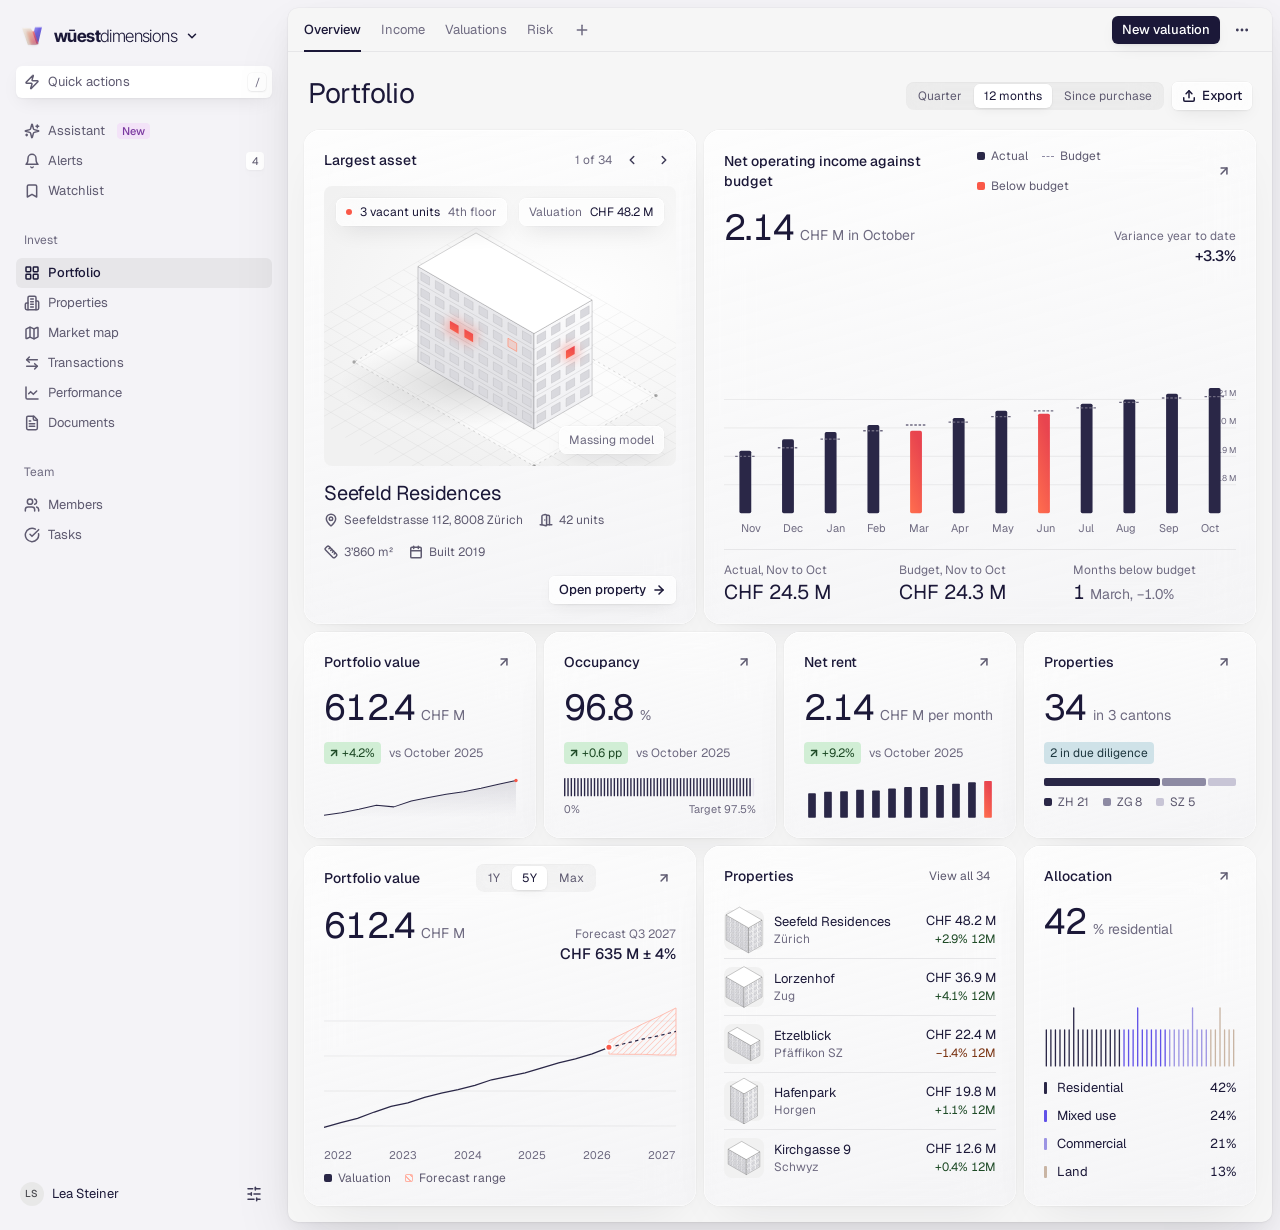
==== app/index.html @ 85740d9c "App: remove the concept note from the sidebar Co-Authored-By: Claude Opus 5.5 <noreply@anthropic.com" ====
<!doctype html>
<html lang="en">
<head>
<meta charset="utf-8">
<meta name="viewport" content="width=1440">
<meta name="robots" content="noindex, nofollow">
<title>Portfolio · Karta concept</title>
<link rel="stylesheet" href="ds/tokens.css">
<link rel="stylesheet" href="ds/bundle.css">
<link rel="stylesheet" href="concept.css">
<link rel="stylesheet" href="https://fonts.googleapis.com/css2?family=Geist:wght@400;500;600&amp;family=Inter+Tight:wght@300;700&amp;display=swap">
<style>
body{margin:0;background:#f0f0f2}
a{color:#1B1838}a:hover{color:#3a3a3e}
</style>
<style>
.ka-note { margin: 10px 4px 0; font-size: 11px; line-height: 15px; color: var(--ink-muted); }
.ka-note a { color: var(--ink-tertiary); }
.kc-nav-mini .ka-note { display: none; }
.k-nav-item[aria-disabled="true"]:hover { background: transparent; color: var(--ink-tertiary); }
</style>
</head>
<body>
<div id="dc-root"></div>
<template id="dc-tpl">

<svg width="0" height="0" aria-hidden="true" style="position:absolute;width:0;height:0;overflow:hidden"><defs><linearGradient id="kcSig" x1="0" y1="1" x2="0.35" y2="0"><stop offset="0" stop-color="#FF6E4E"></stop><stop offset="1" stop-color="#E8444F"></stop></linearGradient></defs></svg><div class="kc-app"><aside class="k-sidebar"><button class="k-ws" type="button" aria-label="Wüest Dimensions workspace"><span class="k-ws-tile kc-wd-mark"><span role="img" aria-label="Wüest Dimensions" style="position:relative;display:block;width:28px;height:28px"><span style="position:absolute;display:block;left:17.32px;top:4.67px;width:7.00px;height:17.33px;border-radius:0.30px;transform:skewX(-13deg);transform-origin:0 0;background:linear-gradient(115deg, rgba(255,255,255,0.26) 0%, rgba(255,255,255,0) 40%), linear-gradient(165deg, rgba(97,82,232,0.89), rgba(60,51,160,0.82));backdrop-filter:blur(1.2px) saturate(1.5) brightness(1.05);-webkit-backdrop-filter:blur(1.2px) saturate(1.5) brightness(1.05);box-shadow:inset 0 0.5px 0 rgba(255,255,255,0.30), 0 4.5px 11.2px -3.9px rgba(27,24,56,0.12)"></span><span style="position:absolute;display:block;left:8.05px;top:8.67px;width:7.66px;height:13.33px;border-radius:0.30px;transform:skewX(19deg);transform-origin:0 0;background:linear-gradient(115deg, rgba(255,255,255,0.26) 0%, rgba(255,255,255,0) 40%), linear-gradient(165deg, rgba(255,100,80,0.75), rgba(217,57,47,0.64));backdrop-filter:blur(1.2px) saturate(1.5) brightness(1.05);-webkit-backdrop-filter:blur(1.2px) saturate(1.5) brightness(1.05);box-shadow:inset 0 0.5px 0 rgba(255,255,255,0.30), 0 1.3px 3.4px -1.2px rgba(27,24,56,0.12)"></span><span style="position:absolute;display:block;left:3.68px;top:6.00px;width:8.67px;height:17.33px;border-radius:0.30px;transform:skewX(19deg);transform-origin:0 0;background:linear-gradient(115deg, rgba(255,255,255,0.26) 0%, rgba(255,255,255,0) 40%), linear-gradient(165deg, rgba(227,212,197,0.72), rgba(180,156,134,0.54));backdrop-filter:blur(1.2px) saturate(1.5) brightness(1.05);-webkit-backdrop-filter:blur(1.2px) saturate(1.5) brightness(1.05);box-shadow:inset 0 0.5px 0 rgba(255,255,255,0.30), 0 1.3px 3.4px -1.2px rgba(27,24,56,0.12)"></span></span></span><span class="k-ws-name kc-wd-word"><b>wūest</b>dimensions</span><svg width="14" height="14" viewBox="0 0 24 24" fill="none" stroke="currentColor" stroke-width="2.57" stroke-linecap="round" stroke-linejoin="round" aria-hidden="true"><path d="m6 9 6 6 6-6"/></svg></button><button class="k-quick" type="button" style="border:0;font:inherit;width:100%"><svg width="16" height="16" viewBox="0 0 24 24" fill="none" stroke="currentColor" stroke-width="2.25" stroke-linecap="round" stroke-linejoin="round" aria-hidden="true"><path d="M4 14a1 1 0 0 1-.78-1.63l9.9-10.2a.5.5 0 0 1 .86.46l-1.92 6.02A1 1 0 0 0 13 10h7a1 1 0 0 1 .78 1.63l-9.9 10.2a.5.5 0 0 1-.86-.46l1.92-6.02A1 1 0 0 0 11 14z"/></svg><span>Quick actions</span><span class="k-kbd">/</span></button><nav class="k-nav" aria-label="Shortcuts"><a class="k-nav-item" href="#"><svg width="16" height="16" viewBox="0 0 24 24" fill="none" stroke="currentColor" stroke-width="2.25" stroke-linecap="round" stroke-linejoin="round" aria-hidden="true"><path d="M9.937 15.5A2 2 0 0 0 8.5 14.063l-6.135-1.582a.5.5 0 0 1 0-.962L8.5 9.936A2 2 0 0 0 9.937 8.5l1.582-6.135a.5.5 0 0 1 .963 0L14.063 8.5A2 2 0 0 0 15.5 9.937l6.135 1.581a.5.5 0 0 1 0 .964L15.5 14.063a2 2 0 0 0-1.437 1.437l-1.582 6.135a.5.5 0 0 1-.963 0z"/> <path d="M20 3v4"/> <path d="M22 5h-4"/> <path d="M4 17v2"/> <path d="M5 18H3"/></svg><span>Assistant</span><span class="k-badge-new">New</span></a><a class="k-nav-item" href="#"><svg width="16" height="16" viewBox="0 0 24 24" fill="none" stroke="currentColor" stroke-width="2.25" stroke-linecap="round" stroke-linejoin="round" aria-hidden="true"><path d="M6 8a6 6 0 0 1 12 0c0 7 3 9 3 9H3s3-2 3-9"/> <path d="M10.3 21a1.94 1.94 0 0 0 3.4 0"/></svg><span>Alerts</span><span class="k-count">4</span></a><a class="k-nav-item" href="#"><svg width="16" height="16" viewBox="0 0 24 24" fill="none" stroke="currentColor" stroke-width="2.25" stroke-linecap="round" stroke-linejoin="round" aria-hidden="true"><path d="m19 21-7-4-7 4V5a2 2 0 0 1 2-2h10a2 2 0 0 1 2 2v16z"/></svg><span>Watchlist</span></a></nav><div class="k-section-label">Invest</div><nav class="k-nav" aria-label="Invest"><a class="k-nav-item" href="#" aria-current="page"><svg width="16" height="16" viewBox="0 0 24 24" fill="none" stroke="currentColor" stroke-width="2.25" stroke-linecap="round" stroke-linejoin="round" aria-hidden="true"><rect width="7" height="7" x="3" y="3" rx="1"/> <rect width="7" height="7" x="14" y="3" rx="1"/> <rect width="7" height="7" x="14" y="14" rx="1"/> <rect width="7" height="7" x="3" y="14" rx="1"/></svg><span>Portfolio</span></a><a class="k-nav-item" href="#"><svg width="16" height="16" viewBox="0 0 24 24" fill="none" stroke="currentColor" stroke-width="2.25" stroke-linecap="round" stroke-linejoin="round" aria-hidden="true"><path d="M6 22V4a2 2 0 0 1 2-2h8a2 2 0 0 1 2 2v18Z"/> <path d="M6 12H4a2 2 0 0 0-2 2v6a2 2 0 0 0 2 2h2"/> <path d="M18 9h2a2 2 0 0 1 2 2v9a2 2 0 0 1-2 2h-2"/> <path d="M10 6h4"/> <path d="M10 10h4"/> <path d="M10 14h4"/> <path d="M10 18h4"/></svg><span>Properties</span></a><a class="k-nav-item" href="#"><svg width="16" height="16" viewBox="0 0 24 24" fill="none" stroke="currentColor" stroke-width="2.25" stroke-linecap="round" stroke-linejoin="round" aria-hidden="true"><path d="M14.106 5.553a2 2 0 0 0 1.788 0l3.659-1.83A1 1 0 0 1 21 4.619v12.764a1 1 0 0 1-.553.894l-4.553 2.277a2 2 0 0 1-1.788 0l-4.212-2.106a2 2 0 0 0-1.788 0l-3.659 1.83A1 1 0 0 1 3 19.381V6.618a1 1 0 0 1 .553-.894l4.553-2.277a2 2 0 0 1 1.788 0z"/> <path d="M15 5.764v15"/> <path d="M9 3.236v15"/></svg><span>Market map</span></a><a class="k-nav-item" href="#"><svg width="16" height="16" viewBox="0 0 24 24" fill="none" stroke="currentColor" stroke-width="2.25" stroke-linecap="round" stroke-linejoin="round" aria-hidden="true"><path d="M8 3 4 7l4 4"/> <path d="M4 7h16"/> <path d="m16 21 4-4-4-4"/> <path d="M20 17H4"/></svg><span>Transactions</span></a><a class="k-nav-item" href="#"><svg width="16" height="16" viewBox="0 0 24 24" fill="none" stroke="currentColor" stroke-width="2.25" stroke-linecap="round" stroke-linejoin="round" aria-hidden="true"><path d="M3 3v16a2 2 0 0 0 2 2h16"/> <path d="m19 9-5 5-4-4-3 3"/></svg><span>Performance</span></a><a class="k-nav-item" href="#"><svg width="16" height="16" viewBox="0 0 24 24" fill="none" stroke="currentColor" stroke-width="2.25" stroke-linecap="round" stroke-linejoin="round" aria-hidden="true"><path d="M15 2H6a2 2 0 0 0-2 2v16a2 2 0 0 0 2 2h12a2 2 0 0 0 2-2V7Z"/> <path d="M14 2v4a2 2 0 0 0 2 2h4"/> <path d="M10 9H8"/> <path d="M16 13H8"/> <path d="M16 17H8"/></svg><span>Documents</span></a></nav><div class="k-section-label">Team</div><nav class="k-nav" aria-label="Team"><a class="k-nav-item" href="#"><svg width="16" height="16" viewBox="0 0 24 24" fill="none" stroke="currentColor" stroke-width="2.25" stroke-linecap="round" stroke-linejoin="round" aria-hidden="true"><path d="M16 21v-2a4 4 0 0 0-4-4H6a4 4 0 0 0-4 4v2"/> <circle cx="9" cy="7" r="4"/> <path d="M22 21v-2a4 4 0 0 0-3-3.87"/> <path d="M16 3.13a4 4 0 0 1 0 7.75"/></svg><span>Members</span></a><a class="k-nav-item" href="#"><svg width="16" height="16" viewBox="0 0 24 24" fill="none" stroke="currentColor" stroke-width="2.25" stroke-linecap="round" stroke-linejoin="round" aria-hidden="true"><path d="M21.801 10A10 10 0 1 1 17 3.335"/> <path d="m9 11 3 3L22 4"/></svg><span>Tasks</span></a></nav><div class="k-user"><span class="k-avatar">LS</span><span>Lea Steiner</span><button class="k-iconbtn" type="button" aria-label="Preferences"><svg width="16" height="16" viewBox="0 0 24 24" fill="none" stroke="currentColor" stroke-width="2.25" stroke-linecap="round" stroke-linejoin="round" aria-hidden="true"><line x1="21" x2="14" y1="4" y2="4"/> <line x1="10" x2="3" y1="4" y2="4"/> <line x1="21" x2="12" y1="12" y2="12"/> <line x1="8" x2="3" y1="12" y2="12"/> <line x1="21" x2="16" y1="20" y2="20"/> <line x1="12" x2="3" y1="20" y2="20"/> <line x1="14" x2="14" y1="2" y2="6"/> <line x1="8" x2="8" y1="10" y2="14"/> <line x1="16" x2="16" y1="18" y2="22"/></svg></button></div></aside><main class="kc-main">
<div class="k-tabbar"><div class="k-tabs" role="tablist"><button class="k-tab" type="button" role="tab" aria-selected="true">Overview</button><button class="k-tab" type="button" role="tab" aria-selected="false">Income</button><button class="k-tab" type="button" role="tab" aria-selected="false">Valuations</button><button class="k-tab" type="button" role="tab" aria-selected="false">Risk</button><button class="k-tab" type="button" aria-label="New view" style="color:var(--ink-muted)"><svg width="16" height="16" viewBox="0 0 24 24" fill="none" stroke="currentColor" stroke-width="2.25" stroke-linecap="round" stroke-linejoin="round" aria-hidden="true"><path d="M5 12h14"/> <path d="M12 5v14"/></svg></button></div><div class="k-tabbar-actions"><button class="k-btn k-btn--primary" type="button">New valuation</button><button class="k-iconbtn" type="button" aria-label="More"><svg width="16" height="16" viewBox="0 0 24 24" fill="none" stroke="currentColor" stroke-width="2.25" stroke-linecap="round" stroke-linejoin="round" aria-hidden="true"><circle cx="12" cy="12" r="1"/> <circle cx="19" cy="12" r="1"/> <circle cx="5" cy="12" r="1"/></svg></button></div></div>
<div class="kc-body"><div class="kc-head"><div><h1 class="kc-title">Portfolio</h1></div>
<div class="kc-head-actions"><div class="kc-seg" role="group" aria-label="Period"><button type="button" aria-pressed="false">Quarter</button><button type="button" aria-pressed="true">12 months</button><button type="button" aria-pressed="false">Since purchase</button></div>
<button class="k-btn k-btn--secondary" type="button"><svg width="14" height="14" viewBox="0 0 24 24" fill="none" stroke="currentColor" stroke-width="2.57" stroke-linecap="round" stroke-linejoin="round" aria-hidden="true"><path d="M21 15v4a2 2 0 0 1-2 2H5a2 2 0 0 1-2-2v-4"/> <polyline points="17 8 12 3 7 8"/> <line x1="12" x2="12" y1="3" y2="15"/></svg>Export</button></div></div>
<div class="kc-grid"><section class="c-card s5" aria-label="Largest asset">
<div class="c-head"><h3 class="c-title">Largest asset</h3><span class="c-hint c-push">1 of 34</span><button class="k-iconbtn" type="button" aria-label="Previous property" style="width:24px;height:24px"><svg style="transform:rotate(180deg)" width="14" height="14" viewBox="0 0 24 24" fill="none" stroke="currentColor" stroke-width="2.57" stroke-linecap="round" stroke-linejoin="round" aria-hidden="true"><path d="m9 18 6-6-6-6"/></svg></button><button class="k-iconbtn" type="button" aria-label="Next property" style="width:24px;height:24px"><svg width="14" height="14" viewBox="0 0 24 24" fill="none" stroke="currentColor" stroke-width="2.57" stroke-linecap="round" stroke-linejoin="round" aria-hidden="true"><path d="m9 18 6-6-6-6"/></svg></button></div>
<div class="kc-stage" style="height:280px">
<svg viewBox="0 0 420 280" width="100%" height="100%" role="img" aria-label="Seefeld Residences, illustrative massing model" style="display:block;overflow:visible"><defs><linearGradient id="fbL" x1="0" y1="0" x2="0" y2="1"><stop offset="0" stop-color="#ececef"/><stop offset="1" stop-color="#dedee2"/></linearGradient><linearGradient id="fbR" x1="0" y1="0" x2="0" y2="1"><stop offset="0" stop-color="#fbfbfc"/><stop offset="1" stop-color="#efeff2"/></linearGradient><filter id="fbglow" x="-50%" y="-50%" width="200%" height="200%"><feGaussianBlur stdDeviation="6"/></filter><radialGradient id="fbsh" cx="0.5" cy="0.5" r="0.5"><stop offset="0" stop-color="#000" stop-opacity="0.14"/><stop offset="1" stop-color="#000" stop-opacity="0"/></radialGradient></defs><polygon points="181.4,99.0 396.1,223.0 250.6,307.0 35.9,183.0" fill="rgba(255,255,255,0.6)" stroke="rgba(20,20,22,0.18)" stroke-width="1" stroke-linejoin="round" stroke-dasharray="3 4"/><line x1="181.4" y1="23.0" x2="-113.1" y2="193.0" stroke="rgba(20,20,22,0.05)" stroke-width="1"/><line x1="198.7" y1="33.0" x2="-95.8" y2="203.0" stroke="rgba(20,20,22,0.05)" stroke-width="1"/><line x1="216.0" y1="43.0" x2="-78.4" y2="213.0" stroke="rgba(20,20,22,0.05)" stroke-width="1"/><line x1="233.3" y1="53.0" x2="-61.1" y2="223.0" stroke="rgba(20,20,22,0.05)" stroke-width="1"/><line x1="250.6" y1="63.0" x2="-43.8" y2="233.0" stroke="rgba(20,20,22,0.05)" stroke-width="1"/><line x1="268.0" y1="73.0" x2="-26.5" y2="243.0" stroke="rgba(20,20,22,0.05)" stroke-width="1"/><line x1="285.3" y1="83.0" x2="-9.2" y2="253.0" stroke="rgba(20,20,22,0.05)" stroke-width="1"/><line x1="302.6" y1="93.0" x2="8.2" y2="263.0" stroke="rgba(20,20,22,0.05)" stroke-width="1"/><line x1="319.9" y1="103.0" x2="25.5" y2="273.0" stroke="rgba(20,20,22,0.05)" stroke-width="1"/><line x1="337.2" y1="113.0" x2="42.8" y2="283.0" stroke="rgba(20,20,22,0.05)" stroke-width="1"/><line x1="354.6" y1="123.0" x2="60.1" y2="293.0" stroke="rgba(20,20,22,0.05)" stroke-width="1"/><line x1="371.9" y1="133.0" x2="77.4" y2="303.0" stroke="rgba(20,20,22,0.05)" stroke-width="1"/><line x1="389.2" y1="143.0" x2="94.8" y2="313.0" stroke="rgba(20,20,22,0.05)" stroke-width="1"/><line x1="406.5" y1="153.0" x2="112.1" y2="323.0" stroke="rgba(20,20,22,0.05)" stroke-width="1"/><line x1="423.8" y1="163.0" x2="129.4" y2="333.0" stroke="rgba(20,20,22,0.05)" stroke-width="1"/><line x1="441.2" y1="173.0" x2="146.7" y2="343.0" stroke="rgba(20,20,22,0.05)" stroke-width="1"/><line x1="458.5" y1="183.0" x2="164.0" y2="353.0" stroke="rgba(20,20,22,0.05)" stroke-width="1"/><line x1="475.8" y1="193.0" x2="181.4" y2="363.0" stroke="rgba(20,20,22,0.05)" stroke-width="1"/><line x1="493.1" y1="203.0" x2="198.7" y2="373.0" stroke="rgba(20,20,22,0.05)" stroke-width="1"/><line x1="510.4" y1="213.0" x2="216.0" y2="383.0" stroke="rgba(20,20,22,0.05)" stroke-width="1"/><line x1="527.8" y1="223.0" x2="233.3" y2="393.0" stroke="rgba(20,20,22,0.05)" stroke-width="1"/><line x1="181.4" y1="23.0" x2="527.8" y2="223.0" stroke="rgba(20,20,22,0.05)" stroke-width="1"/><line x1="164.0" y1="33.0" x2="510.4" y2="233.0" stroke="rgba(20,20,22,0.05)" stroke-width="1"/><line x1="146.7" y1="43.0" x2="493.1" y2="243.0" stroke="rgba(20,20,22,0.05)" stroke-width="1"/><line x1="129.4" y1="53.0" x2="475.8" y2="253.0" stroke="rgba(20,20,22,0.05)" stroke-width="1"/><line x1="112.1" y1="63.0" x2="458.5" y2="263.0" stroke="rgba(20,20,22,0.05)" stroke-width="1"/><line x1="94.8" y1="73.0" x2="441.2" y2="273.0" stroke="rgba(20,20,22,0.05)" stroke-width="1"/><line x1="77.4" y1="83.0" x2="423.8" y2="283.0" stroke="rgba(20,20,22,0.05)" stroke-width="1"/><line x1="60.1" y1="93.0" x2="406.5" y2="293.0" stroke="rgba(20,20,22,0.05)" stroke-width="1"/><line x1="42.8" y1="103.0" x2="389.2" y2="303.0" stroke="rgba(20,20,22,0.05)" stroke-width="1"/><line x1="25.5" y1="113.0" x2="371.9" y2="313.0" stroke="rgba(20,20,22,0.05)" stroke-width="1"/><line x1="8.2" y1="123.0" x2="354.6" y2="323.0" stroke="rgba(20,20,22,0.05)" stroke-width="1"/><line x1="-9.2" y1="133.0" x2="337.2" y2="333.0" stroke="rgba(20,20,22,0.05)" stroke-width="1"/><line x1="-26.5" y1="143.0" x2="319.9" y2="343.0" stroke="rgba(20,20,22,0.05)" stroke-width="1"/><line x1="-43.8" y1="153.0" x2="302.6" y2="353.0" stroke="rgba(20,20,22,0.05)" stroke-width="1"/><line x1="-61.1" y1="163.0" x2="285.3" y2="363.0" stroke="rgba(20,20,22,0.05)" stroke-width="1"/><line x1="-78.4" y1="173.0" x2="268.0" y2="373.0" stroke="rgba(20,20,22,0.05)" stroke-width="1"/><line x1="-95.8" y1="183.0" x2="250.6" y2="383.0" stroke="rgba(20,20,22,0.05)" stroke-width="1"/><circle cx="181.4" cy="99.0" r="2" fill="rgba(20,20,22,0.35)"/><circle cx="396.1" cy="223.0" r="2" fill="rgba(20,20,22,0.35)"/><circle cx="250.6" cy="307.0" r="2" fill="rgba(20,20,22,0.35)"/><circle cx="35.9" cy="183.0" r="2" fill="rgba(20,20,22,0.35)"/><ellipse cx="167.5" cy="207.0" rx="148.8" ry="52.8" fill="url(#fbsh)"/><polygon points="112.1,183.0 250.6,263.0 250.6,149.0 112.1,69.0" fill="url(#fbL)" stroke="rgba(20,20,22,0.22)" stroke-width="1" stroke-linejoin="round"/><polygon points="319.9,223.0 250.6,263.0 250.6,149.0 319.9,109.0" fill="url(#fbR)" stroke="rgba(20,20,22,0.22)" stroke-width="1" stroke-linejoin="round"/><polygon points="181.4,29.0 319.9,109.0 250.6,149.0 112.1,69.0" fill="#ffffff" stroke="rgba(20,20,22,0.22)" stroke-width="1" stroke-linejoin="round"/><polygon points="115.5,180.4 125.9,186.4 125.9,176.6 115.5,170.6" fill="#d9d9de" stroke="rgba(20,20,22,0.10)" stroke-width="0.8" stroke-linejoin="round"/><polygon points="132.9,190.4 143.3,196.4 143.3,186.6 132.9,180.6" fill="#d9d9de" stroke="rgba(20,20,22,0.10)" stroke-width="0.8" stroke-linejoin="round"/><polygon points="150.2,200.4 160.6,206.4 160.6,196.6 150.2,190.6" fill="#d9d9de" stroke="rgba(20,20,22,0.10)" stroke-width="0.8" stroke-linejoin="round"/><polygon points="167.5,210.4 177.9,216.4 177.9,206.6 167.5,200.6" fill="#d9d9de" stroke="rgba(20,20,22,0.10)" stroke-width="0.8" stroke-linejoin="round"/><polygon points="184.8,220.4 195.2,226.4 195.2,216.6 184.8,210.6" fill="#d9d9de" stroke="rgba(20,20,22,0.10)" stroke-width="0.8" stroke-linejoin="round"/><polygon points="202.1,230.4 212.5,236.4 212.5,226.6 202.1,220.6" fill="#d9d9de" stroke="rgba(20,20,22,0.10)" stroke-width="0.8" stroke-linejoin="round"/><polygon points="219.5,240.4 229.9,246.4 229.9,236.6 219.5,230.6" fill="#d9d9de" stroke="rgba(20,20,22,0.10)" stroke-width="0.8" stroke-linejoin="round"/><polygon points="236.8,250.4 247.2,256.4 247.2,246.6 236.8,240.6" fill="#d9d9de" stroke="rgba(20,20,22,0.10)" stroke-width="0.8" stroke-linejoin="round"/><polygon points="316.5,220.4 306.1,226.4 306.1,216.6 316.5,210.6" fill="#d9d9de" stroke="rgba(20,20,22,0.10)" stroke-width="0.8" stroke-linejoin="round"/><polygon points="299.1,230.4 288.7,236.4 288.7,226.6 299.1,220.6" fill="#d9d9de" stroke="rgba(20,20,22,0.10)" stroke-width="0.8" stroke-linejoin="round"/><polygon points="281.8,240.4 271.4,246.4 271.4,236.6 281.8,230.6" fill="#d9d9de" stroke="rgba(20,20,22,0.10)" stroke-width="0.8" stroke-linejoin="round"/><polygon points="264.5,250.4 254.1,256.4 254.1,246.6 264.5,240.6" fill="#d9d9de" stroke="rgba(20,20,22,0.10)" stroke-width="0.8" stroke-linejoin="round"/><line x1="112.1" y1="164.0" x2="250.6" y2="244.0" stroke="rgba(20,20,22,0.10)" stroke-width="1"/><line x1="319.9" y1="204.0" x2="250.6" y2="244.0" stroke="rgba(20,20,22,0.10)" stroke-width="1"/><polygon points="115.5,161.4 125.9,167.4 125.9,157.6 115.5,151.6" fill="#d9d9de" stroke="rgba(20,20,22,0.10)" stroke-width="0.8" stroke-linejoin="round"/><polygon points="132.9,171.4 143.3,177.4 143.3,167.6 132.9,161.6" fill="#d9d9de" stroke="rgba(20,20,22,0.10)" stroke-width="0.8" stroke-linejoin="round"/><polygon points="150.2,181.4 160.6,187.4 160.6,177.6 150.2,171.6" fill="#d9d9de" stroke="rgba(20,20,22,0.10)" stroke-width="0.8" stroke-linejoin="round"/><polygon points="167.5,191.4 177.9,197.4 177.9,187.6 167.5,181.6" fill="#d9d9de" stroke="rgba(20,20,22,0.10)" stroke-width="0.8" stroke-linejoin="round"/><polygon points="184.8,201.4 195.2,207.4 195.2,197.6 184.8,191.6" fill="#d9d9de" stroke="rgba(20,20,22,0.10)" stroke-width="0.8" stroke-linejoin="round"/><polygon points="202.1,211.4 212.5,217.4 212.5,207.6 202.1,201.6" fill="#d9d9de" stroke="rgba(20,20,22,0.10)" stroke-width="0.8" stroke-linejoin="round"/><polygon points="219.5,221.4 229.9,227.4 229.9,217.6 219.5,211.6" fill="#d9d9de" stroke="rgba(20,20,22,0.10)" stroke-width="0.8" stroke-linejoin="round"/><polygon points="236.8,231.4 247.2,237.4 247.2,227.6 236.8,221.6" fill="#d9d9de" stroke="rgba(20,20,22,0.10)" stroke-width="0.8" stroke-linejoin="round"/><polygon points="316.5,201.4 306.1,207.4 306.1,197.6 316.5,191.6" fill="#d9d9de" stroke="rgba(20,20,22,0.10)" stroke-width="0.8" stroke-linejoin="round"/><polygon points="299.1,211.4 288.7,217.4 288.7,207.6 299.1,201.6" fill="#d9d9de" stroke="rgba(20,20,22,0.10)" stroke-width="0.8" stroke-linejoin="round"/><polygon points="281.8,221.4 271.4,227.4 271.4,217.6 281.8,211.6" fill="#d9d9de" stroke="rgba(20,20,22,0.10)" stroke-width="0.8" stroke-linejoin="round"/><polygon points="264.5,231.4 254.1,237.4 254.1,227.6 264.5,221.6" fill="#d9d9de" stroke="rgba(20,20,22,0.10)" stroke-width="0.8" stroke-linejoin="round"/><line x1="112.1" y1="145.0" x2="250.6" y2="225.0" stroke="rgba(20,20,22,0.10)" stroke-width="1"/><line x1="319.9" y1="185.0" x2="250.6" y2="225.0" stroke="rgba(20,20,22,0.10)" stroke-width="1"/><polygon points="115.5,142.4 125.9,148.4 125.9,138.6 115.5,132.6" fill="#d9d9de" stroke="rgba(20,20,22,0.10)" stroke-width="0.8" stroke-linejoin="round"/><polygon points="132.9,152.4 143.3,158.4 143.3,148.6 132.9,142.6" fill="#d9d9de" stroke="rgba(20,20,22,0.10)" stroke-width="0.8" stroke-linejoin="round"/><polygon points="150.2,162.4 160.6,168.4 160.6,158.6 150.2,152.6" fill="#d9d9de" stroke="rgba(20,20,22,0.10)" stroke-width="0.8" stroke-linejoin="round"/><polygon points="167.5,172.4 177.9,178.4 177.9,168.6 167.5,162.6" fill="#d9d9de" stroke="rgba(20,20,22,0.10)" stroke-width="0.8" stroke-linejoin="round"/><polygon points="184.8,182.4 195.2,188.4 195.2,178.6 184.8,172.6" fill="#d9d9de" stroke="rgba(20,20,22,0.10)" stroke-width="0.8" stroke-linejoin="round"/><polygon points="202.1,192.4 212.5,198.4 212.5,188.6 202.1,182.6" fill="#d9d9de" stroke="rgba(20,20,22,0.10)" stroke-width="0.8" stroke-linejoin="round"/><polygon points="219.5,202.4 229.9,208.4 229.9,198.6 219.5,192.6" fill="#d9d9de" stroke="rgba(20,20,22,0.10)" stroke-width="0.8" stroke-linejoin="round"/><polygon points="236.8,212.4 247.2,218.4 247.2,208.6 236.8,202.6" fill="#d9d9de" stroke="rgba(20,20,22,0.10)" stroke-width="0.8" stroke-linejoin="round"/><polygon points="316.5,182.4 306.1,188.4 306.1,178.6 316.5,172.6" fill="#d9d9de" stroke="rgba(20,20,22,0.10)" stroke-width="0.8" stroke-linejoin="round"/><polygon points="299.1,192.4 288.7,198.4 288.7,188.6 299.1,182.6" fill="#d9d9de" stroke="rgba(20,20,22,0.10)" stroke-width="0.8" stroke-linejoin="round"/><polygon points="281.8,202.4 271.4,208.4 271.4,198.6 281.8,192.6" fill="#d9d9de" stroke="rgba(20,20,22,0.10)" stroke-width="0.8" stroke-linejoin="round"/><polygon points="264.5,212.4 254.1,218.4 254.1,208.6 264.5,202.6" fill="#d9d9de" stroke="rgba(20,20,22,0.10)" stroke-width="0.8" stroke-linejoin="round"/><line x1="112.1" y1="126.0" x2="250.6" y2="206.0" stroke="rgba(20,20,22,0.10)" stroke-width="1"/><line x1="319.9" y1="166.0" x2="250.6" y2="206.0" stroke="rgba(20,20,22,0.10)" stroke-width="1"/><polygon points="115.5,123.4 125.9,129.4 125.9,119.6 115.5,113.6" fill="#d9d9de" stroke="rgba(20,20,22,0.10)" stroke-width="0.8" stroke-linejoin="round"/><polygon points="132.9,133.4 143.3,139.4 143.3,129.6 132.9,123.6" fill="#d9d9de" stroke="rgba(20,20,22,0.10)" stroke-width="0.8" stroke-linejoin="round"/><polygon points="150.2,143.4 160.6,149.4 160.6,139.6 150.2,133.6" fill="var(--signal)" stroke="none" stroke-width="0.8" stroke-linejoin="round"/><polygon points="167.5,153.4 177.9,159.4 177.9,149.6 167.5,143.6" fill="var(--signal)" stroke="none" stroke-width="0.8" stroke-linejoin="round"/><polygon points="184.8,163.4 195.2,169.4 195.2,159.6 184.8,153.6" fill="#d9d9de" stroke="rgba(20,20,22,0.10)" stroke-width="0.8" stroke-linejoin="round"/><polygon points="202.1,173.4 212.5,179.4 212.5,169.6 202.1,163.6" fill="#d9d9de" stroke="rgba(20,20,22,0.10)" stroke-width="0.8" stroke-linejoin="round"/><polygon points="219.5,183.4 229.9,189.4 229.9,179.6 219.5,173.6" fill="#d9d9de" stroke="rgba(20,20,22,0.10)" stroke-width="0.8" stroke-linejoin="round"/><polygon points="236.8,193.4 247.2,199.4 247.2,189.6 236.8,183.6" fill="#d9d9de" stroke="rgba(20,20,22,0.10)" stroke-width="0.8" stroke-linejoin="round"/><polygon points="316.5,163.4 306.1,169.4 306.1,159.6 316.5,153.6" fill="#d9d9de" stroke="rgba(20,20,22,0.10)" stroke-width="0.8" stroke-linejoin="round"/><polygon points="299.1,173.4 288.7,179.4 288.7,169.6 299.1,163.6" fill="var(--signal)" stroke="none" stroke-width="0.8" stroke-linejoin="round"/><polygon points="281.8,183.4 271.4,189.4 271.4,179.6 281.8,173.6" fill="#d9d9de" stroke="rgba(20,20,22,0.10)" stroke-width="0.8" stroke-linejoin="round"/><polygon points="264.5,193.4 254.1,199.4 254.1,189.6 264.5,183.6" fill="#d9d9de" stroke="rgba(20,20,22,0.10)" stroke-width="0.8" stroke-linejoin="round"/><line x1="112.1" y1="107.0" x2="250.6" y2="187.0" stroke="rgba(20,20,22,0.10)" stroke-width="1"/><line x1="319.9" y1="147.0" x2="250.6" y2="187.0" stroke="rgba(20,20,22,0.10)" stroke-width="1"/><polygon points="115.5,104.4 125.9,110.4 125.9,100.6 115.5,94.6" fill="#d9d9de" stroke="rgba(20,20,22,0.10)" stroke-width="0.8" stroke-linejoin="round"/><polygon points="132.9,114.4 143.3,120.4 143.3,110.6 132.9,104.6" fill="#d9d9de" stroke="rgba(20,20,22,0.10)" stroke-width="0.8" stroke-linejoin="round"/><polygon points="150.2,124.4 160.6,130.4 160.6,120.6 150.2,114.6" fill="#d9d9de" stroke="rgba(20,20,22,0.10)" stroke-width="0.8" stroke-linejoin="round"/><polygon points="167.5,134.4 177.9,140.4 177.9,130.6 167.5,124.6" fill="#d9d9de" stroke="rgba(20,20,22,0.10)" stroke-width="0.8" stroke-linejoin="round"/><polygon points="184.8,144.4 195.2,150.4 195.2,140.6 184.8,134.6" fill="#d9d9de" stroke="rgba(20,20,22,0.10)" stroke-width="0.8" stroke-linejoin="round"/><polygon points="202.1,154.4 212.5,160.4 212.5,150.6 202.1,144.6" fill="#d9d9de" stroke="rgba(20,20,22,0.10)" stroke-width="0.8" stroke-linejoin="round"/><polygon points="219.5,164.4 229.9,170.4 229.9,160.6 219.5,154.6" fill="rgba(255,141,115,0.25)" stroke="var(--signal-400)" stroke-width="0.8" stroke-linejoin="round"/><polygon points="236.8,174.4 247.2,180.4 247.2,170.6 236.8,164.6" fill="#d9d9de" stroke="rgba(20,20,22,0.10)" stroke-width="0.8" stroke-linejoin="round"/><polygon points="316.5,144.4 306.1,150.4 306.1,140.6 316.5,134.6" fill="#d9d9de" stroke="rgba(20,20,22,0.10)" stroke-width="0.8" stroke-linejoin="round"/><polygon points="299.1,154.4 288.7,160.4 288.7,150.6 299.1,144.6" fill="#d9d9de" stroke="rgba(20,20,22,0.10)" stroke-width="0.8" stroke-linejoin="round"/><polygon points="281.8,164.4 271.4,170.4 271.4,160.6 281.8,154.6" fill="#d9d9de" stroke="rgba(20,20,22,0.10)" stroke-width="0.8" stroke-linejoin="round"/><polygon points="264.5,174.4 254.1,180.4 254.1,170.6 264.5,164.6" fill="#d9d9de" stroke="rgba(20,20,22,0.10)" stroke-width="0.8" stroke-linejoin="round"/><line x1="112.1" y1="88.0" x2="250.6" y2="168.0" stroke="rgba(20,20,22,0.10)" stroke-width="1"/><line x1="319.9" y1="128.0" x2="250.6" y2="168.0" stroke="rgba(20,20,22,0.10)" stroke-width="1"/><polygon points="115.5,85.4 125.9,91.4 125.9,81.6 115.5,75.6" fill="#d9d9de" stroke="rgba(20,20,22,0.10)" stroke-width="0.8" stroke-linejoin="round"/><polygon points="132.9,95.4 143.3,101.4 143.3,91.6 132.9,85.6" fill="#d9d9de" stroke="rgba(20,20,22,0.10)" stroke-width="0.8" stroke-linejoin="round"/><polygon points="150.2,105.4 160.6,111.4 160.6,101.6 150.2,95.6" fill="#d9d9de" stroke="rgba(20,20,22,0.10)" stroke-width="0.8" stroke-linejoin="round"/><polygon points="167.5,115.4 177.9,121.4 177.9,111.6 167.5,105.6" fill="#d9d9de" stroke="rgba(20,20,22,0.10)" stroke-width="0.8" stroke-linejoin="round"/><polygon points="184.8,125.4 195.2,131.4 195.2,121.6 184.8,115.6" fill="#d9d9de" stroke="rgba(20,20,22,0.10)" stroke-width="0.8" stroke-linejoin="round"/><polygon points="202.1,135.4 212.5,141.4 212.5,131.6 202.1,125.6" fill="#d9d9de" stroke="rgba(20,20,22,0.10)" stroke-width="0.8" stroke-linejoin="round"/><polygon points="219.5,145.4 229.9,151.4 229.9,141.6 219.5,135.6" fill="#d9d9de" stroke="rgba(20,20,22,0.10)" stroke-width="0.8" stroke-linejoin="round"/><polygon points="236.8,155.4 247.2,161.4 247.2,151.6 236.8,145.6" fill="#d9d9de" stroke="rgba(20,20,22,0.10)" stroke-width="0.8" stroke-linejoin="round"/><polygon points="316.5,125.4 306.1,131.4 306.1,121.6 316.5,115.6" fill="#d9d9de" stroke="rgba(20,20,22,0.10)" stroke-width="0.8" stroke-linejoin="round"/><polygon points="299.1,135.4 288.7,141.4 288.7,131.6 299.1,125.6" fill="#d9d9de" stroke="rgba(20,20,22,0.10)" stroke-width="0.8" stroke-linejoin="round"/><polygon points="281.8,145.4 271.4,151.4 271.4,141.6 281.8,135.6" fill="#d9d9de" stroke="rgba(20,20,22,0.10)" stroke-width="0.8" stroke-linejoin="round"/><polygon points="264.5,155.4 254.1,161.4 254.1,151.6 264.5,145.6" fill="#d9d9de" stroke="rgba(20,20,22,0.10)" stroke-width="0.8" stroke-linejoin="round"/><circle cx="155.4" cy="141.5" r="11.0" fill="var(--signal)" opacity="0.35" filter="url(#fbglow)"/><circle cx="172.7" cy="151.5" r="11.0" fill="var(--signal)" opacity="0.35" filter="url(#fbglow)"/><circle cx="293.9" cy="171.5" r="11.0" fill="var(--signal)" opacity="0.35" filter="url(#fbglow)"/></svg>
<span class="kc-chip-glass" style="left:12px;top:12px"><span class="kc-dot"></span>3 vacant units<small>4th floor</small></span>
<span class="kc-chip-glass" style="right:12px;top:12px"><small>Valuation</small>CHF 48.2 M</span>
<span class="kc-chip-glass" style="right:12px;bottom:12px"><small>Massing model</small></span>
</div>
<div style="display:flex;align-items:flex-end;gap:16px;flex-wrap:wrap">
<div style="display:flex;flex-direction:column;gap:6px;min-width:0">
<div style="font-size:20px;line-height:26px;letter-spacing:-0.01em">Seefeld Residences</div>
<div class="kc-facts"><span><svg width="14" height="14" viewBox="0 0 24 24" fill="none" stroke="currentColor" stroke-width="2.57" stroke-linecap="round" stroke-linejoin="round" aria-hidden="true"><path d="M20 10c0 4.993-5.539 10.193-7.399 11.799a1 1 0 0 1-1.202 0C9.539 20.193 4 14.993 4 10a8 8 0 0 1 16 0"/> <circle cx="12" cy="10" r="3"/></svg>Seefeldstrasse 112, 8008 Zürich</span><span><svg width="14" height="14" viewBox="0 0 24 24" fill="none" stroke="currentColor" stroke-width="2.57" stroke-linecap="round" stroke-linejoin="round" aria-hidden="true"><path d="M13 4h3a2 2 0 0 1 2 2v14"/> <path d="M2 20h3"/> <path d="M13 20h9"/> <path d="M10 12v.01"/> <path d="M13 4.562v16.157a1 1 0 0 1-1.242.97L5 20V5.562a2 2 0 0 1 1.515-1.94l4-1A2 2 0 0 1 13 4.561Z"/></svg>42 units</span><span><svg width="14" height="14" viewBox="0 0 24 24" fill="none" stroke="currentColor" stroke-width="2.57" stroke-linecap="round" stroke-linejoin="round" aria-hidden="true"><path d="M21.3 15.3a2.4 2.4 0 0 1 0 3.4l-2.6 2.6a2.4 2.4 0 0 1-3.4 0L2.7 8.7a2.41 2.41 0 0 1 0-3.4l2.6-2.6a2.41 2.41 0 0 1 3.4 0Z"/> <path d="m14.5 12.5 2-2"/> <path d="m11.5 9.5 2-2"/> <path d="m8.5 6.5 2-2"/> <path d="m17.5 15.5 2-2"/></svg>3’860 m²</span><span><svg width="14" height="14" viewBox="0 0 24 24" fill="none" stroke="currentColor" stroke-width="2.57" stroke-linecap="round" stroke-linejoin="round" aria-hidden="true"><path d="M8 2v4"/> <path d="M16 2v4"/> <rect width="18" height="18" x="3" y="4" rx="2"/> <path d="M3 10h18"/></svg>Built 2019</span></div>
</div>
<a class="k-btn k-btn--secondary" href="property.html" style="margin-left:auto;text-decoration:none">Open property<svg width="14" height="14" viewBox="0 0 24 24" fill="none" stroke="currentColor" stroke-width="2.57" stroke-linecap="round" stroke-linejoin="round" aria-hidden="true"><path d="M5 12h14"/> <path d="m12 5 7 7-7 7"/></svg></a>
</div>
</section><section class="c-card s7" aria-label="Net operating income against budget">
<div class="c-head"><h3 class="c-title">Net operating income against budget</h3><div class="c-legend c-push"><span><i style="background:var(--bar)"></i>Actual</span><span><i class="line"></i>Budget</span><span><i style="background:var(--signal)"></i>Below budget</span></div><a class="c-go" href="#" aria-label="Open Net operating income against budget"><svg width="14" height="14" viewBox="0 0 24 24" fill="none" stroke="currentColor" stroke-width="2.57" stroke-linecap="round" stroke-linejoin="round" aria-hidden="true"><path d="M7 7h10v10"/> <path d="M7 17 17 7"/></svg></a></div>
<div class="c-fig"><span class="c-num">2.14</span><span class="c-unit">CHF M in October</span>
<div class="c-aside"><small>Variance year to date</small><b>+3.3%</b></div></div>
<div class="c-fill"><svg class="c-chart" viewBox="0 0 605 168" role="img" aria-label="Monthly net operating income against budget, November 2025 to October 2026; March is below budget"><defs><pattern id="nh" width="4" height="4" patternUnits="userSpaceOnUse" patternTransform="rotate(45)"><line x1="0" y1="0" x2="0" y2="4" stroke="var(--bar-3)" stroke-width="1"/></pattern></defs><line x1="0" x2="605" y1="134.4" y2="134.4" stroke="var(--line)" stroke-width="1"/><text x="605" y="130.4" font-size="10" text-anchor="end" fill="var(--ink-muted)">1.8 M</text><line x1="0" x2="605" y1="100.8" y2="100.8" stroke="var(--line)" stroke-width="1"/><text x="605" y="96.8" font-size="10" text-anchor="end" fill="var(--ink-muted)">1.9 M</text><line x1="0" x2="605" y1="67.2" y2="67.2" stroke="var(--line)" stroke-width="1"/><text x="605" y="63.2" font-size="10" text-anchor="end" fill="var(--ink-muted)">2.0 M</text><line x1="0" x2="605" y1="33.6" y2="33.6" stroke="var(--line)" stroke-width="1"/><text x="605" y="29.6" font-size="10" text-anchor="end" fill="var(--ink-muted)">2.1 M</text><rect x="18.2" y="94.1" width="14" height="73.9" rx="2" fill="var(--bar)"/><line x1="13.2" x2="37.2" y1="100.8" y2="100.8" stroke="var(--ink-muted)" stroke-width="1.5" stroke-dasharray="3 2"/><rect x="68.6" y="80.6" width="14" height="87.4" rx="2" fill="var(--bar)"/><line x1="63.6" x2="87.6" y1="90.7" y2="90.7" stroke="var(--ink-muted)" stroke-width="1.5" stroke-dasharray="3 2"/><rect x="119.0" y="72.2" width="14" height="95.8" rx="2" fill="var(--bar)"/><line x1="114.0" x2="138.0" y1="80.6" y2="80.6" stroke="var(--ink-muted)" stroke-width="1.5" stroke-dasharray="3 2"/><rect x="169.5" y="63.8" width="14" height="104.2" rx="2" fill="var(--bar)"/><line x1="164.5" x2="188.5" y1="70.6" y2="70.6" stroke="var(--ink-muted)" stroke-width="1.5" stroke-dasharray="3 2"/><rect x="219.9" y="70.6" width="14" height="97.4" rx="2" fill="var(--signal)"/><line x1="214.9" x2="238.9" y1="63.8" y2="63.8" stroke="var(--ink-muted)" stroke-width="1.5" stroke-dasharray="3 2"/><rect x="270.3" y="55.4" width="14" height="112.6" rx="2" fill="var(--bar)"/><line x1="265.3" x2="289.3" y1="60.5" y2="60.5" stroke="var(--ink-muted)" stroke-width="1.5" stroke-dasharray="3 2"/><rect x="320.7" y="47.0" width="14" height="121.0" rx="2" fill="var(--bar)"/><line x1="315.7" x2="339.7" y1="53.8" y2="53.8" stroke="var(--ink-muted)" stroke-width="1.5" stroke-dasharray="3 2"/><rect x="371.1" y="50.4" width="14" height="117.6" rx="2" fill="var(--signal)"/><line x1="366.1" x2="390.1" y1="47.0" y2="47.0" stroke="var(--ink-muted)" stroke-width="1.5" stroke-dasharray="3 2"/><rect x="421.5" y="38.6" width="14" height="129.4" rx="2" fill="var(--bar)"/><line x1="416.5" x2="440.5" y1="43.7" y2="43.7" stroke="var(--ink-muted)" stroke-width="1.5" stroke-dasharray="3 2"/><rect x="472.0" y="33.6" width="14" height="134.4" rx="2" fill="var(--bar)"/><line x1="467.0" x2="491.0" y1="37.0" y2="37.0" stroke="var(--ink-muted)" stroke-width="1.5" stroke-dasharray="3 2"/><rect x="522.4" y="26.9" width="14" height="141.1" rx="2" fill="var(--bar)"/><line x1="517.4" x2="541.4" y1="31.9" y2="31.9" stroke="var(--ink-muted)" stroke-width="1.5" stroke-dasharray="3 2"/><rect x="572.8" y="20.2" width="14" height="147.8" rx="2" fill="var(--bar)"/><line x1="567.8" x2="591.8" y1="30.2" y2="30.2" stroke="var(--ink-muted)" stroke-width="1.5" stroke-dasharray="3 2"/></svg>
<div class="c-axis" style="padding:0 17px"><span>Nov</span><span>Dec</span><span>Jan</span><span>Feb</span><span>Mar</span><span>Apr</span><span>May</span><span>Jun</span><span>Jul</span><span>Aug</span><span>Sep</span><span>Oct</span></div></div>
<div class="c-sub c-sub--3"><div class="c-stat"><small>Actual, Nov to Oct</small><b class="lg">CHF 24.5 M</b></div><div class="c-stat"><small>Budget, Nov to Oct</small><b class="lg">CHF 24.3 M</b></div><div class="c-stat"><small>Months below budget</small><b class="lg">1 <span class="c-unit">March, −1.0%</span></b></div></div>
</section></div>
<div class="kc-grid"><section class="c-card s3"><div class="c-head"><h3 class="c-title">Portfolio value</h3><a class="c-go c-push" href="#" aria-label="Open Portfolio value"><svg width="14" height="14" viewBox="0 0 24 24" fill="none" stroke="currentColor" stroke-width="2.57" stroke-linecap="round" stroke-linejoin="round" aria-hidden="true"><path d="M7 7h10v10"/> <path d="M7 17 17 7"/></svg></a></div>
<div class="c-fig"><span class="c-num">612.4</span><span class="c-unit">CHF M</span></div>
<div style="display:flex;gap:8px;align-items:center"><span class="k-chip k-chip--positive k-delta"><svg width="12" height="12" viewBox="0 0 24 24" fill="none" stroke="currentColor" stroke-width="3.00" stroke-linecap="round" stroke-linejoin="round" aria-hidden="true"><path d="M7 7h10v10"/> <path d="M7 17 17 7"/></svg>+4.2%</span><span class="c-hint">vs October 2025</span></div>
<svg class="c-chart" viewBox="0 0 232 48" role="img" aria-label="Portfolio value over 12 months"><defs><linearGradient id="g260257" x1="0" y1="0" x2="0" y2="1"><stop offset="0" stop-color="#2A2747" stop-opacity="0.12"/><stop offset="1" stop-color="#2A2747" stop-opacity="0"/></linearGradient></defs><path d="M0.0 45.0 L21.1 42.0 L42.2 37.9 L63.3 32.8 L84.4 34.9 L105.5 27.8 L126.5 23.7 L147.6 19.6 L168.7 16.6 L189.8 12.5 L210.9 7.5 L232.0 3.0 L232 48 L0 48 Z" fill="url(#g260257)"/><path d="M0.0 45.0 L21.1 42.0 L42.2 37.9 L63.3 32.8 L84.4 34.9 L105.5 27.8 L126.5 23.7 L147.6 19.6 L168.7 16.6 L189.8 12.5 L210.9 7.5 L232.0 3.0" fill="none" stroke="var(--bar)" stroke-width="1.25" stroke-linejoin="round"/><circle cx="232.0" cy="3.0" r="2" fill="var(--signal)"/></svg></section><section class="c-card s3"><div class="c-head"><h3 class="c-title">Occupancy</h3><a class="c-go c-push" href="#" aria-label="Open Occupancy"><svg width="14" height="14" viewBox="0 0 24 24" fill="none" stroke="currentColor" stroke-width="2.57" stroke-linecap="round" stroke-linejoin="round" aria-hidden="true"><path d="M7 7h10v10"/> <path d="M7 17 17 7"/></svg></a></div>
<div class="c-fig"><span class="c-num">96.8</span><span class="c-unit">%</span></div>
<div style="display:flex;gap:8px;align-items:center"><span class="k-chip k-chip--positive k-delta"><svg width="12" height="12" viewBox="0 0 24 24" fill="none" stroke="currentColor" stroke-width="3.00" stroke-linecap="round" stroke-linejoin="round" aria-hidden="true"><path d="M7 7h10v10"/> <path d="M7 17 17 7"/></svg>+0.6 pp</span><span class="c-hint">vs October 2025</span></div>
<div style="display:flex;flex-direction:column;gap:6px"><svg class="c-chart" viewBox="0 0 232 22" role="img" aria-label="Occupancy 96.8 percent"><rect x="0.0" y="0" width="1.7" height="22" rx="0.6" fill="var(--bar)"/><rect x="4.0" y="0" width="1.7" height="22" rx="0.6" fill="var(--bar)"/><rect x="8.0" y="0" width="1.7" height="22" rx="0.6" fill="var(--bar)"/><rect x="12.0" y="0" width="1.7" height="22" rx="0.6" fill="var(--bar)"/><rect x="16.0" y="0" width="1.7" height="22" rx="0.6" fill="var(--bar)"/><rect x="20.0" y="0" width="1.7" height="22" rx="0.6" fill="var(--bar)"/><rect x="24.0" y="0" width="1.7" height="22" rx="0.6" fill="var(--bar)"/><rect x="28.0" y="0" width="1.7" height="22" rx="0.6" fill="var(--bar)"/><rect x="32.0" y="0" width="1.7" height="22" rx="0.6" fill="var(--bar)"/><rect x="36.0" y="0" width="1.7" height="22" rx="0.6" fill="var(--bar)"/><rect x="40.0" y="0" width="1.7" height="22" rx="0.6" fill="var(--bar)"/><rect x="44.0" y="0" width="1.7" height="22" rx="0.6" fill="var(--bar)"/><rect x="48.0" y="0" width="1.7" height="22" rx="0.6" fill="var(--bar)"/><rect x="52.0" y="0" width="1.7" height="22" rx="0.6" fill="var(--bar)"/><rect x="56.0" y="0" width="1.7" height="22" rx="0.6" fill="var(--bar)"/><rect x="60.0" y="0" width="1.7" height="22" rx="0.6" fill="var(--bar)"/><rect x="64.0" y="0" width="1.7" height="22" rx="0.6" fill="var(--bar)"/><rect x="68.0" y="0" width="1.7" height="22" rx="0.6" fill="var(--bar)"/><rect x="72.0" y="0" width="1.7" height="22" rx="0.6" fill="var(--bar)"/><rect x="76.0" y="0" width="1.7" height="22" rx="0.6" fill="var(--bar)"/><rect x="80.0" y="0" width="1.7" height="22" rx="0.6" fill="var(--bar)"/><rect x="84.0" y="0" width="1.7" height="22" rx="0.6" fill="var(--bar)"/><rect x="88.0" y="0" width="1.7" height="22" rx="0.6" fill="var(--bar)"/><rect x="92.0" y="0" width="1.7" height="22" rx="0.6" fill="var(--bar)"/><rect x="96.0" y="0" width="1.7" height="22" rx="0.6" fill="var(--bar)"/><rect x="100.0" y="0" width="1.7" height="22" rx="0.6" fill="var(--bar)"/><rect x="104.0" y="0" width="1.7" height="22" rx="0.6" fill="var(--bar)"/><rect x="108.0" y="0" width="1.7" height="22" rx="0.6" fill="var(--bar)"/><rect x="112.0" y="0" width="1.7" height="22" rx="0.6" fill="var(--bar)"/><rect x="116.0" y="0" width="1.7" height="22" rx="0.6" fill="var(--bar)"/><rect x="120.0" y="0" width="1.7" height="22" rx="0.6" fill="var(--bar)"/><rect x="124.0" y="0" width="1.7" height="22" rx="0.6" fill="var(--bar)"/><rect x="128.0" y="0" width="1.7" height="22" rx="0.6" fill="var(--bar)"/><rect x="132.0" y="0" width="1.7" height="22" rx="0.6" fill="var(--bar)"/><rect x="136.0" y="0" width="1.7" height="22" rx="0.6" fill="var(--bar)"/><rect x="140.0" y="0" width="1.7" height="22" rx="0.6" fill="var(--bar)"/><rect x="144.0" y="0" width="1.7" height="22" rx="0.6" fill="var(--bar)"/><rect x="148.0" y="0" width="1.7" height="22" rx="0.6" fill="var(--bar)"/><rect x="152.0" y="0" width="1.7" height="22" rx="0.6" fill="var(--bar)"/><rect x="156.0" y="0" width="1.7" height="22" rx="0.6" fill="var(--bar)"/><rect x="160.0" y="0" width="1.7" height="22" rx="0.6" fill="var(--bar)"/><rect x="164.0" y="0" width="1.7" height="22" rx="0.6" fill="var(--bar)"/><rect x="168.0" y="0" width="1.7" height="22" rx="0.6" fill="var(--bar)"/><rect x="172.0" y="0" width="1.7" height="22" rx="0.6" fill="var(--bar)"/><rect x="176.0" y="0" width="1.7" height="22" rx="0.6" fill="var(--bar)"/><rect x="180.0" y="0" width="1.7" height="22" rx="0.6" fill="var(--bar)"/><rect x="184.0" y="0" width="1.7" height="22" rx="0.6" fill="var(--bar)"/><rect x="188.0" y="0" width="1.7" height="22" rx="0.6" fill="var(--bar)"/><rect x="192.0" y="0" width="1.7" height="22" rx="0.6" fill="var(--bar)"/><rect x="196.0" y="0" width="1.7" height="22" rx="0.6" fill="var(--bar)"/><rect x="200.0" y="0" width="1.7" height="22" rx="0.6" fill="var(--bar)"/><rect x="204.0" y="0" width="1.7" height="22" rx="0.6" fill="var(--bar)"/><rect x="208.0" y="0" width="1.7" height="22" rx="0.6" fill="var(--bar)"/><rect x="212.0" y="0" width="1.7" height="22" rx="0.6" fill="var(--bar)"/><rect x="216.0" y="0" width="1.7" height="22" rx="0.6" fill="var(--bar)"/><rect x="220.0" y="0" width="1.7" height="22" rx="0.6" fill="var(--bar)"/><rect x="224.0" y="0" width="1.7" height="22" rx="0.6" fill="var(--bar)"/><rect x="228.0" y="0" width="1.7" height="22" rx="0.6" fill="var(--track)"/></svg><div class="c-axis"><span>0%</span><span>Target 97.5%</span></div></div></section><section class="c-card s3"><div class="c-head"><h3 class="c-title">Net rent</h3><a class="c-go c-push" href="#" aria-label="Open Net rent"><svg width="14" height="14" viewBox="0 0 24 24" fill="none" stroke="currentColor" stroke-width="2.57" stroke-linecap="round" stroke-linejoin="round" aria-hidden="true"><path d="M7 7h10v10"/> <path d="M7 17 17 7"/></svg></a></div>
<div class="c-fig"><span class="c-num">2.14</span><span class="c-unit">CHF M per month</span></div>
<div style="display:flex;gap:8px;align-items:center"><span class="k-chip k-chip--positive k-delta"><svg width="12" height="12" viewBox="0 0 24 24" fill="none" stroke="currentColor" stroke-width="3.00" stroke-linecap="round" stroke-linejoin="round" aria-hidden="true"><path d="M7 7h10v10"/> <path d="M7 17 17 7"/></svg>+9.2%</span><span class="c-hint">vs October 2025</span></div>
<svg class="c-chart" viewBox="0 0 232 48" role="img" aria-label="Net rent per month, last 12 months"><rect x="5.0" y="18.4" width="9.3" height="29.6" rx="1.0" fill="var(--bar)"/><rect x="24.3" y="16.7" width="9.3" height="31.3" rx="1.0" fill="var(--bar)"/><rect x="43.7" y="15.9" width="9.3" height="32.1" rx="1.0" fill="var(--bar)"/><rect x="63.0" y="14.3" width="9.3" height="33.7" rx="1.0" fill="var(--bar)"/><rect x="82.3" y="15.1" width="9.3" height="32.9" rx="1.0" fill="var(--bar)"/><rect x="101.7" y="12.6" width="9.3" height="35.4" rx="1.0" fill="var(--bar)"/><rect x="121.0" y="11.0" width="9.3" height="37.0" rx="1.0" fill="var(--bar)"/><rect x="140.3" y="11.0" width="9.3" height="37.0" rx="1.0" fill="var(--bar)"/><rect x="159.7" y="8.5" width="9.3" height="39.5" rx="1.0" fill="var(--bar)"/><rect x="179.0" y="6.8" width="9.3" height="41.2" rx="1.0" fill="var(--bar)"/><rect x="198.3" y="5.2" width="9.3" height="42.8" rx="1.0" fill="var(--bar)"/><rect x="217.7" y="3.6" width="9.3" height="44.4" rx="1.0" fill="var(--signal)"/></svg></section><section class="c-card s3"><div class="c-head"><h3 class="c-title">Properties</h3><a class="c-go c-push" href="#" aria-label="Open Properties"><svg width="14" height="14" viewBox="0 0 24 24" fill="none" stroke="currentColor" stroke-width="2.57" stroke-linecap="round" stroke-linejoin="round" aria-hidden="true"><path d="M7 7h10v10"/> <path d="M7 17 17 7"/></svg></a></div>
<div class="c-fig"><span class="c-num">34</span><span class="c-unit">in 3 cantons</span></div>
<div style="display:flex;gap:8px;align-items:center"><span class="k-chip k-chip--info">2 in due diligence</span></div>
<div style="display:flex;flex-direction:column;gap:8px"><div style="display:flex;gap:2px"><span style="flex:21;height:8px;border-radius:2px;background:var(--bar)"></span><span style="flex:8;height:8px;border-radius:2px;background:var(--bar-2)"></span><span style="flex:5;height:8px;border-radius:2px;background:var(--bar-3)"></span></div>
<div class="c-legend"><span><i style="background:var(--bar)"></i>ZH 21</span><span><i style="background:var(--bar-2)"></i>ZG 8</span><span><i style="background:var(--bar-3)"></i>SZ 5</span></div></div></section></div>
<div class="kc-grid"><section class="c-card s5"><div class="c-head"><h3 class="c-title">Portfolio value</h3><div class="kc-seg c-push" role="group" aria-label="Range"><button type="button" aria-pressed="false">1Y</button><button type="button" aria-pressed="true">5Y</button><button type="button" aria-pressed="false">Max</button></div><a class="c-go" href="#" aria-label="Open Portfolio value"><svg width="14" height="14" viewBox="0 0 24 24" fill="none" stroke="currentColor" stroke-width="2.57" stroke-linecap="round" stroke-linejoin="round" aria-hidden="true"><path d="M7 7h10v10"/> <path d="M7 17 17 7"/></svg></a></div>
<div class="c-fig"><span class="c-num">612.4</span><span class="c-unit">CHF M</span><div class="c-aside"><small>Forecast Q3 2027</small><b>CHF 635 M ± 4%</b></div></div>
<div class="c-fill"><svg class="c-chart" viewBox="0 0 419 150" role="img" aria-label="Quarterly portfolio value 2022 to 2026 with a hatched forecast band to 2027"><defs><pattern id="fh" width="5" height="5" patternUnits="userSpaceOnUse" patternTransform="rotate(45)"><line x1="0" y1="0" x2="0" y2="5" stroke="var(--signal-300)" stroke-width="1.2"/></pattern></defs><line x1="0" x2="419" y1="133.3" y2="133.3" stroke="var(--line)"/><line x1="0" x2="419" y1="91.7" y2="91.7" stroke="var(--line)"/><line x1="0" x2="419" y1="50.0" y2="50.0" stroke="var(--line)"/><line x1="0" x2="419" y1="8.3" y2="8.3" stroke="var(--line)"/><path d="M339.2 31.7 L359.1 22.0 L379.1 12.0 L399.0 2.8 L419.0 -7.2 L419.0 48.8 L399.0 48.8 L379.1 48.0 L359.1 48.0 L339.2 47.7 Z" fill="url(#fh)" stroke="var(--signal-300)" stroke-width="1"/><path d="M0.0 135.0 L20.0 129.2 L39.9 124.2 L59.9 116.7 L79.8 110.0 L99.8 105.8 L119.7 99.2 L139.7 94.2 L159.6 90.0 L179.6 85.0 L199.5 78.3 L219.5 74.2 L239.4 70.0 L259.4 64.2 L279.3 58.3 L299.3 53.3 L319.2 47.5 L339.2 39.7" fill="none" stroke="var(--bar)" stroke-width="1.5"/><path d="M339.2 39.7 L359.1 35.0 L379.1 30.0 L399.0 25.8 L419.0 20.8" fill="none" stroke="var(--bar)" stroke-width="1.5" stroke-dasharray="4 4"/><circle cx="339.2" cy="39.7" r="4" fill="var(--signal)" stroke="#fff" stroke-width="2"/></svg>
<div class="c-axis"><span>2022</span><span>2023</span><span>2024</span><span>2025</span><span>2026</span><span>2027</span></div>
<div class="c-legend"><span><i style="background:var(--bar)"></i>Valuation</span><span><i style="background:repeating-linear-gradient(45deg,#FFB3A5 0 1.5px,transparent 1.5px 4px);box-shadow:inset 0 0 0 1px #FFB3A5"></i>Forecast range</span></div></div></section><section class="c-card s4"><div class="c-head"><h3 class="c-title">Properties</h3><a class="c-period" href="#" style="text-decoration:none">View all 34</a></div>
<div class="c-rows"><div class="kc-list-row"><span class="kc-iso-thumb"><svg viewBox="0 0 40 40" width="40" height="40" role="img" aria-label="Building model" style="display:block;overflow:visible"><defs><linearGradient id="thaL" x1="0" y1="0" x2="0" y2="1"><stop offset="0" stop-color="#ececef"/><stop offset="1" stop-color="#dedee2"/></linearGradient><linearGradient id="thaR" x1="0" y1="0" x2="0" y2="1"><stop offset="0" stop-color="#fbfbfc"/><stop offset="1" stop-color="#efeff2"/></linearGradient><filter id="thaglow" x="-50%" y="-50%" width="200%" height="200%"><feGaussianBlur stdDeviation="6"/></filter><radialGradient id="thash" cx="0.5" cy="0.5" r="0.5"><stop offset="0" stop-color="#000" stop-opacity="0.14"/><stop offset="1" stop-color="#000" stop-opacity="0"/></radialGradient></defs><polygon points="2.0,29.9 24.5,42.9 24.5,17.9 2.0,4.9" fill="url(#thaL)" stroke="rgba(20,20,22,0.22)" stroke-width="1" stroke-linejoin="round"/><polygon points="38.0,35.1 24.5,42.9 24.5,17.9 38.0,10.1" fill="url(#thaR)" stroke="rgba(20,20,22,0.22)" stroke-width="1" stroke-linejoin="round"/><polygon points="15.5,-2.9 38.0,10.1 24.5,17.9 2.0,4.9" fill="#ffffff" stroke="rgba(20,20,22,0.22)" stroke-width="1" stroke-linejoin="round"/><polygon points="2.9,29.2 5.6,30.8 5.6,28.2 2.9,26.6" fill="#d9d9de" stroke="rgba(20,20,22,0.10)" stroke-width="0.8" stroke-linejoin="round"/><polygon points="7.4,31.8 10.1,33.4 10.1,30.8 7.4,29.2" fill="#d9d9de" stroke="rgba(20,20,22,0.10)" stroke-width="0.8" stroke-linejoin="round"/><polygon points="11.9,34.4 14.6,36.0 14.6,33.4 11.9,31.8" fill="#d9d9de" stroke="rgba(20,20,22,0.10)" stroke-width="0.8" stroke-linejoin="round"/><polygon points="16.4,37.0 19.1,38.6 19.1,36.0 16.4,34.4" fill="#d9d9de" stroke="rgba(20,20,22,0.10)" stroke-width="0.8" stroke-linejoin="round"/><polygon points="20.9,39.6 23.6,41.2 23.6,38.6 20.9,37.0" fill="#d9d9de" stroke="rgba(20,20,22,0.10)" stroke-width="0.8" stroke-linejoin="round"/><polygon points="37.1,34.4 34.4,36.0 34.4,33.4 37.1,31.8" fill="#d9d9de" stroke="rgba(20,20,22,0.10)" stroke-width="0.8" stroke-linejoin="round"/><polygon points="32.6,37.0 29.9,38.6 29.9,36.0 32.6,34.4" fill="#d9d9de" stroke="rgba(20,20,22,0.10)" stroke-width="0.8" stroke-linejoin="round"/><polygon points="28.1,39.6 25.4,41.2 25.4,38.6 28.1,37.0" fill="#d9d9de" stroke="rgba(20,20,22,0.10)" stroke-width="0.8" stroke-linejoin="round"/><line x1="2.0" y1="24.9" x2="24.5" y2="37.9" stroke="rgba(20,20,22,0.10)" stroke-width="1"/><line x1="38.0" y1="30.1" x2="24.5" y2="37.9" stroke="rgba(20,20,22,0.10)" stroke-width="1"/><polygon points="2.9,24.2 5.6,25.8 5.6,23.2 2.9,21.6" fill="#d9d9de" stroke="rgba(20,20,22,0.10)" stroke-width="0.8" stroke-linejoin="round"/><polygon points="7.4,26.8 10.1,28.4 10.1,25.8 7.4,24.2" fill="#d9d9de" stroke="rgba(20,20,22,0.10)" stroke-width="0.8" stroke-linejoin="round"/><polygon points="11.9,29.4 14.6,31.0 14.6,28.4 11.9,26.8" fill="#d9d9de" stroke="rgba(20,20,22,0.10)" stroke-width="0.8" stroke-linejoin="round"/><polygon points="16.4,32.0 19.1,33.6 19.1,31.0 16.4,29.4" fill="#d9d9de" stroke="rgba(20,20,22,0.10)" stroke-width="0.8" stroke-linejoin="round"/><polygon points="20.9,34.6 23.6,36.2 23.6,33.6 20.9,32.0" fill="#d9d9de" stroke="rgba(20,20,22,0.10)" stroke-width="0.8" stroke-linejoin="round"/><polygon points="37.1,29.4 34.4,31.0 34.4,28.4 37.1,26.8" fill="#d9d9de" stroke="rgba(20,20,22,0.10)" stroke-width="0.8" stroke-linejoin="round"/><polygon points="32.6,32.0 29.9,33.6 29.9,31.0 32.6,29.4" fill="#d9d9de" stroke="rgba(20,20,22,0.10)" stroke-width="0.8" stroke-linejoin="round"/><polygon points="28.1,34.6 25.4,36.2 25.4,33.6 28.1,32.0" fill="#d9d9de" stroke="rgba(20,20,22,0.10)" stroke-width="0.8" stroke-linejoin="round"/><line x1="2.0" y1="19.9" x2="24.5" y2="32.9" stroke="rgba(20,20,22,0.10)" stroke-width="1"/><line x1="38.0" y1="25.1" x2="24.5" y2="32.9" stroke="rgba(20,20,22,0.10)" stroke-width="1"/><polygon points="2.9,19.2 5.6,20.8 5.6,18.2 2.9,16.6" fill="#d9d9de" stroke="rgba(20,20,22,0.10)" stroke-width="0.8" stroke-linejoin="round"/><polygon points="7.4,21.8 10.1,23.4 10.1,20.8 7.4,19.2" fill="#d9d9de" stroke="rgba(20,20,22,0.10)" stroke-width="0.8" stroke-linejoin="round"/><polygon points="11.9,24.4 14.6,26.0 14.6,23.4 11.9,21.8" fill="#d9d9de" stroke="rgba(20,20,22,0.10)" stroke-width="0.8" stroke-linejoin="round"/><polygon points="16.4,27.0 19.1,28.6 19.1,26.0 16.4,24.4" fill="#d9d9de" stroke="rgba(20,20,22,0.10)" stroke-width="0.8" stroke-linejoin="round"/><polygon points="20.9,29.6 23.6,31.2 23.6,28.6 20.9,27.0" fill="#d9d9de" stroke="rgba(20,20,22,0.10)" stroke-width="0.8" stroke-linejoin="round"/><polygon points="37.1,24.4 34.4,26.0 34.4,23.4 37.1,21.8" fill="#d9d9de" stroke="rgba(20,20,22,0.10)" stroke-width="0.8" stroke-linejoin="round"/><polygon points="32.6,27.0 29.9,28.6 29.9,26.0 32.6,24.4" fill="#d9d9de" stroke="rgba(20,20,22,0.10)" stroke-width="0.8" stroke-linejoin="round"/><polygon points="28.1,29.6 25.4,31.2 25.4,28.6 28.1,27.0" fill="#d9d9de" stroke="rgba(20,20,22,0.10)" stroke-width="0.8" stroke-linejoin="round"/><line x1="2.0" y1="14.9" x2="24.5" y2="27.9" stroke="rgba(20,20,22,0.10)" stroke-width="1"/><line x1="38.0" y1="20.1" x2="24.5" y2="27.9" stroke="rgba(20,20,22,0.10)" stroke-width="1"/><polygon points="2.9,14.2 5.6,15.8 5.6,13.2 2.9,11.6" fill="#d9d9de" stroke="rgba(20,20,22,0.10)" stroke-width="0.8" stroke-linejoin="round"/><polygon points="7.4,16.8 10.1,18.4 10.1,15.8 7.4,14.2" fill="#d9d9de" stroke="rgba(20,20,22,0.10)" stroke-width="0.8" stroke-linejoin="round"/><polygon points="11.9,19.4 14.6,21.0 14.6,18.4 11.9,16.8" fill="#d9d9de" stroke="rgba(20,20,22,0.10)" stroke-width="0.8" stroke-linejoin="round"/><polygon points="16.4,22.0 19.1,23.6 19.1,21.0 16.4,19.4" fill="#d9d9de" stroke="rgba(20,20,22,0.10)" stroke-width="0.8" stroke-linejoin="round"/><polygon points="20.9,24.6 23.6,26.2 23.6,23.6 20.9,22.0" fill="#d9d9de" stroke="rgba(20,20,22,0.10)" stroke-width="0.8" stroke-linejoin="round"/><polygon points="37.1,19.4 34.4,21.0 34.4,18.4 37.1,16.8" fill="#d9d9de" stroke="rgba(20,20,22,0.10)" stroke-width="0.8" stroke-linejoin="round"/><polygon points="32.6,22.0 29.9,23.6 29.9,21.0 32.6,19.4" fill="#d9d9de" stroke="rgba(20,20,22,0.10)" stroke-width="0.8" stroke-linejoin="round"/><polygon points="28.1,24.6 25.4,26.2 25.4,23.6 28.1,22.0" fill="#d9d9de" stroke="rgba(20,20,22,0.10)" stroke-width="0.8" stroke-linejoin="round"/><line x1="2.0" y1="9.9" x2="24.5" y2="22.9" stroke="rgba(20,20,22,0.10)" stroke-width="1"/><line x1="38.0" y1="15.1" x2="24.5" y2="22.9" stroke="rgba(20,20,22,0.10)" stroke-width="1"/><polygon points="2.9,9.2 5.6,10.8 5.6,8.2 2.9,6.6" fill="#d9d9de" stroke="rgba(20,20,22,0.10)" stroke-width="0.8" stroke-linejoin="round"/><polygon points="7.4,11.8 10.1,13.4 10.1,10.8 7.4,9.2" fill="#d9d9de" stroke="rgba(20,20,22,0.10)" stroke-width="0.8" stroke-linejoin="round"/><polygon points="11.9,14.4 14.6,16.0 14.6,13.4 11.9,11.8" fill="#d9d9de" stroke="rgba(20,20,22,0.10)" stroke-width="0.8" stroke-linejoin="round"/><polygon points="16.4,17.0 19.1,18.6 19.1,16.0 16.4,14.4" fill="#d9d9de" stroke="rgba(20,20,22,0.10)" stroke-width="0.8" stroke-linejoin="round"/><polygon points="20.9,19.6 23.6,21.2 23.6,18.6 20.9,17.0" fill="#d9d9de" stroke="rgba(20,20,22,0.10)" stroke-width="0.8" stroke-linejoin="round"/><polygon points="37.1,14.4 34.4,16.0 34.4,13.4 37.1,11.8" fill="#d9d9de" stroke="rgba(20,20,22,0.10)" stroke-width="0.8" stroke-linejoin="round"/><polygon points="32.6,17.0 29.9,18.6 29.9,16.0 32.6,14.4" fill="#d9d9de" stroke="rgba(20,20,22,0.10)" stroke-width="0.8" stroke-linejoin="round"/><polygon points="28.1,19.6 25.4,21.2 25.4,18.6 28.1,17.0" fill="#d9d9de" stroke="rgba(20,20,22,0.10)" stroke-width="0.8" stroke-linejoin="round"/></svg></span><span class="t"><span>Seefeld Residences</span><small>Zürich</small></span><span class="r"><span>CHF 48.2 M</span><small style="font-size:12px;color:var(--positive-ink)">+2.9% 12M</small></span></div><div class="kc-list-row"><span class="kc-iso-thumb"><svg viewBox="0 0 40 40" width="40" height="40" role="img" aria-label="Building model" style="display:block;overflow:visible"><defs><linearGradient id="thbL" x1="0" y1="0" x2="0" y2="1"><stop offset="0" stop-color="#ececef"/><stop offset="1" stop-color="#dedee2"/></linearGradient><linearGradient id="thbR" x1="0" y1="0" x2="0" y2="1"><stop offset="0" stop-color="#fbfbfc"/><stop offset="1" stop-color="#efeff2"/></linearGradient><filter id="thbglow" x="-50%" y="-50%" width="200%" height="200%"><feGaussianBlur stdDeviation="6"/></filter><radialGradient id="thbsh" cx="0.5" cy="0.5" r="0.5"><stop offset="0" stop-color="#000" stop-opacity="0.14"/><stop offset="1" stop-color="#000" stop-opacity="0"/></radialGradient></defs><polygon points="2.0,30.0 20.0,40.4 20.0,20.4 2.0,10.0" fill="url(#thbL)" stroke="rgba(20,20,22,0.22)" stroke-width="1" stroke-linejoin="round"/><polygon points="38.0,30.0 20.0,40.4 20.0,20.4 38.0,10.0" fill="url(#thbR)" stroke="rgba(20,20,22,0.22)" stroke-width="1" stroke-linejoin="round"/><polygon points="20.0,-0.4 38.0,10.0 20.0,20.4 2.0,10.0" fill="#ffffff" stroke="rgba(20,20,22,0.22)" stroke-width="1" stroke-linejoin="round"/><polygon points="2.9,29.3 5.6,30.9 5.6,28.3 2.9,26.7" fill="#d9d9de" stroke="rgba(20,20,22,0.10)" stroke-width="0.8" stroke-linejoin="round"/><polygon points="7.4,31.9 10.1,33.5 10.1,30.9 7.4,29.3" fill="#d9d9de" stroke="rgba(20,20,22,0.10)" stroke-width="0.8" stroke-linejoin="round"/><polygon points="11.9,34.5 14.6,36.1 14.6,33.5 11.9,31.9" fill="#d9d9de" stroke="rgba(20,20,22,0.10)" stroke-width="0.8" stroke-linejoin="round"/><polygon points="16.4,37.1 19.1,38.7 19.1,36.1 16.4,34.5" fill="#d9d9de" stroke="rgba(20,20,22,0.10)" stroke-width="0.8" stroke-linejoin="round"/><polygon points="37.1,29.3 34.4,30.9 34.4,28.3 37.1,26.7" fill="#d9d9de" stroke="rgba(20,20,22,0.10)" stroke-width="0.8" stroke-linejoin="round"/><polygon points="32.6,31.9 29.9,33.5 29.9,30.9 32.6,29.3" fill="#d9d9de" stroke="rgba(20,20,22,0.10)" stroke-width="0.8" stroke-linejoin="round"/><polygon points="28.1,34.5 25.4,36.1 25.4,33.5 28.1,31.9" fill="#d9d9de" stroke="rgba(20,20,22,0.10)" stroke-width="0.8" stroke-linejoin="round"/><polygon points="23.6,37.1 20.9,38.7 20.9,36.1 23.6,34.5" fill="#d9d9de" stroke="rgba(20,20,22,0.10)" stroke-width="0.8" stroke-linejoin="round"/><line x1="2.0" y1="25.0" x2="20.0" y2="35.4" stroke="rgba(20,20,22,0.10)" stroke-width="1"/><line x1="38.0" y1="25.0" x2="20.0" y2="35.4" stroke="rgba(20,20,22,0.10)" stroke-width="1"/><polygon points="2.9,24.3 5.6,25.9 5.6,23.3 2.9,21.7" fill="#d9d9de" stroke="rgba(20,20,22,0.10)" stroke-width="0.8" stroke-linejoin="round"/><polygon points="7.4,26.9 10.1,28.5 10.1,25.9 7.4,24.3" fill="#d9d9de" stroke="rgba(20,20,22,0.10)" stroke-width="0.8" stroke-linejoin="round"/><polygon points="11.9,29.5 14.6,31.1 14.6,28.5 11.9,26.9" fill="#d9d9de" stroke="rgba(20,20,22,0.10)" stroke-width="0.8" stroke-linejoin="round"/><polygon points="16.4,32.1 19.1,33.7 19.1,31.1 16.4,29.5" fill="#d9d9de" stroke="rgba(20,20,22,0.10)" stroke-width="0.8" stroke-linejoin="round"/><polygon points="37.1,24.3 34.4,25.9 34.4,23.3 37.1,21.7" fill="#d9d9de" stroke="rgba(20,20,22,0.10)" stroke-width="0.8" stroke-linejoin="round"/><polygon points="32.6,26.9 29.9,28.5 29.9,25.9 32.6,24.3" fill="#d9d9de" stroke="rgba(20,20,22,0.10)" stroke-width="0.8" stroke-linejoin="round"/><polygon points="28.1,29.5 25.4,31.1 25.4,28.5 28.1,26.9" fill="#d9d9de" stroke="rgba(20,20,22,0.10)" stroke-width="0.8" stroke-linejoin="round"/><polygon points="23.6,32.1 20.9,33.7 20.9,31.1 23.6,29.5" fill="#d9d9de" stroke="rgba(20,20,22,0.10)" stroke-width="0.8" stroke-linejoin="round"/><line x1="2.0" y1="20.0" x2="20.0" y2="30.4" stroke="rgba(20,20,22,0.10)" stroke-width="1"/><line x1="38.0" y1="20.0" x2="20.0" y2="30.4" stroke="rgba(20,20,22,0.10)" stroke-width="1"/><polygon points="2.9,19.3 5.6,20.9 5.6,18.3 2.9,16.7" fill="#d9d9de" stroke="rgba(20,20,22,0.10)" stroke-width="0.8" stroke-linejoin="round"/><polygon points="7.4,21.9 10.1,23.5 10.1,20.9 7.4,19.3" fill="#d9d9de" stroke="rgba(20,20,22,0.10)" stroke-width="0.8" stroke-linejoin="round"/><polygon points="11.9,24.5 14.6,26.1 14.6,23.5 11.9,21.9" fill="#d9d9de" stroke="rgba(20,20,22,0.10)" stroke-width="0.8" stroke-linejoin="round"/><polygon points="16.4,27.1 19.1,28.7 19.1,26.1 16.4,24.5" fill="#d9d9de" stroke="rgba(20,20,22,0.10)" stroke-width="0.8" stroke-linejoin="round"/><polygon points="37.1,19.3 34.4,20.9 34.4,18.3 37.1,16.7" fill="#d9d9de" stroke="rgba(20,20,22,0.10)" stroke-width="0.8" stroke-linejoin="round"/><polygon points="32.6,21.9 29.9,23.5 29.9,20.9 32.6,19.3" fill="#d9d9de" stroke="rgba(20,20,22,0.10)" stroke-width="0.8" stroke-linejoin="round"/><polygon points="28.1,24.5 25.4,26.1 25.4,23.5 28.1,21.9" fill="#d9d9de" stroke="rgba(20,20,22,0.10)" stroke-width="0.8" stroke-linejoin="round"/><polygon points="23.6,27.1 20.9,28.7 20.9,26.1 23.6,24.5" fill="#d9d9de" stroke="rgba(20,20,22,0.10)" stroke-width="0.8" stroke-linejoin="round"/><line x1="2.0" y1="15.0" x2="20.0" y2="25.4" stroke="rgba(20,20,22,0.10)" stroke-width="1"/><line x1="38.0" y1="15.0" x2="20.0" y2="25.4" stroke="rgba(20,20,22,0.10)" stroke-width="1"/><polygon points="2.9,14.3 5.6,15.9 5.6,13.3 2.9,11.7" fill="#d9d9de" stroke="rgba(20,20,22,0.10)" stroke-width="0.8" stroke-linejoin="round"/><polygon points="7.4,16.9 10.1,18.5 10.1,15.9 7.4,14.3" fill="#d9d9de" stroke="rgba(20,20,22,0.10)" stroke-width="0.8" stroke-linejoin="round"/><polygon points="11.9,19.5 14.6,21.1 14.6,18.5 11.9,16.9" fill="#d9d9de" stroke="rgba(20,20,22,0.10)" stroke-width="0.8" stroke-linejoin="round"/><polygon points="16.4,22.1 19.1,23.7 19.1,21.1 16.4,19.5" fill="#d9d9de" stroke="rgba(20,20,22,0.10)" stroke-width="0.8" stroke-linejoin="round"/><polygon points="37.1,14.3 34.4,15.9 34.4,13.3 37.1,11.7" fill="#d9d9de" stroke="rgba(20,20,22,0.10)" stroke-width="0.8" stroke-linejoin="round"/><polygon points="32.6,16.9 29.9,18.5 29.9,15.9 32.6,14.3" fill="#d9d9de" stroke="rgba(20,20,22,0.10)" stroke-width="0.8" stroke-linejoin="round"/><polygon points="28.1,19.5 25.4,21.1 25.4,18.5 28.1,16.9" fill="#d9d9de" stroke="rgba(20,20,22,0.10)" stroke-width="0.8" stroke-linejoin="round"/><polygon points="23.6,22.1 20.9,23.7 20.9,21.1 23.6,19.5" fill="#d9d9de" stroke="rgba(20,20,22,0.10)" stroke-width="0.8" stroke-linejoin="round"/></svg></span><span class="t"><span>Lorzenhof</span><small>Zug</small></span><span class="r"><span>CHF 36.9 M</span><small style="font-size:12px;color:var(--positive-ink)">+4.1% 12M</small></span></div><div class="kc-list-row"><span class="kc-iso-thumb"><svg viewBox="0 0 40 40" width="40" height="40" role="img" aria-label="Building model" style="display:block;overflow:visible"><defs><linearGradient id="thcL" x1="0" y1="0" x2="0" y2="1"><stop offset="0" stop-color="#ececef"/><stop offset="1" stop-color="#dedee2"/></linearGradient><linearGradient id="thcR" x1="0" y1="0" x2="0" y2="1"><stop offset="0" stop-color="#fbfbfc"/><stop offset="1" stop-color="#efeff2"/></linearGradient><filter id="thcglow" x="-50%" y="-50%" width="200%" height="200%"><feGaussianBlur stdDeviation="6"/></filter><radialGradient id="thcsh" cx="0.5" cy="0.5" r="0.5"><stop offset="0" stop-color="#000" stop-opacity="0.14"/><stop offset="1" stop-color="#000" stop-opacity="0"/></radialGradient></defs><polygon points="4.2,23.6 26.8,36.6 26.8,21.6 4.2,8.6" fill="url(#thcL)" stroke="rgba(20,20,22,0.22)" stroke-width="1" stroke-linejoin="round"/><polygon points="35.8,31.4 26.8,36.6 26.8,21.6 35.8,16.4" fill="url(#thcR)" stroke="rgba(20,20,22,0.22)" stroke-width="1" stroke-linejoin="round"/><polygon points="13.2,3.4 35.8,16.4 26.8,21.6 4.2,8.6" fill="#ffffff" stroke="rgba(20,20,22,0.22)" stroke-width="1" stroke-linejoin="round"/><polygon points="5.1,22.9 7.8,24.5 7.8,21.9 5.1,20.3" fill="#d9d9de" stroke="rgba(20,20,22,0.10)" stroke-width="0.8" stroke-linejoin="round"/><polygon points="9.6,25.5 12.3,27.1 12.3,24.5 9.6,22.9" fill="#d9d9de" stroke="rgba(20,20,22,0.10)" stroke-width="0.8" stroke-linejoin="round"/><polygon points="14.1,28.1 16.8,29.7 16.8,27.1 14.1,25.5" fill="#d9d9de" stroke="rgba(20,20,22,0.10)" stroke-width="0.8" stroke-linejoin="round"/><polygon points="18.6,30.7 21.4,32.3 21.4,29.7 18.6,28.1" fill="#d9d9de" stroke="rgba(20,20,22,0.10)" stroke-width="0.8" stroke-linejoin="round"/><polygon points="23.2,33.3 25.9,34.9 25.9,32.3 23.2,30.7" fill="#d9d9de" stroke="rgba(20,20,22,0.10)" stroke-width="0.8" stroke-linejoin="round"/><polygon points="34.9,30.7 32.2,32.3 32.2,29.7 34.9,28.1" fill="#d9d9de" stroke="rgba(20,20,22,0.10)" stroke-width="0.8" stroke-linejoin="round"/><polygon points="30.4,33.3 27.7,34.9 27.7,32.3 30.4,30.7" fill="#d9d9de" stroke="rgba(20,20,22,0.10)" stroke-width="0.8" stroke-linejoin="round"/><line x1="4.2" y1="18.6" x2="26.8" y2="31.6" stroke="rgba(20,20,22,0.10)" stroke-width="1"/><line x1="35.8" y1="26.4" x2="26.8" y2="31.6" stroke="rgba(20,20,22,0.10)" stroke-width="1"/><polygon points="5.1,17.9 7.8,19.5 7.8,16.9 5.1,15.3" fill="#d9d9de" stroke="rgba(20,20,22,0.10)" stroke-width="0.8" stroke-linejoin="round"/><polygon points="9.6,20.5 12.3,22.1 12.3,19.5 9.6,17.9" fill="#d9d9de" stroke="rgba(20,20,22,0.10)" stroke-width="0.8" stroke-linejoin="round"/><polygon points="14.1,23.1 16.8,24.7 16.8,22.1 14.1,20.5" fill="#d9d9de" stroke="rgba(20,20,22,0.10)" stroke-width="0.8" stroke-linejoin="round"/><polygon points="18.6,25.7 21.4,27.3 21.4,24.7 18.6,23.1" fill="#d9d9de" stroke="rgba(20,20,22,0.10)" stroke-width="0.8" stroke-linejoin="round"/><polygon points="23.2,28.3 25.9,29.9 25.9,27.3 23.2,25.7" fill="#d9d9de" stroke="rgba(20,20,22,0.10)" stroke-width="0.8" stroke-linejoin="round"/><polygon points="34.9,25.7 32.2,27.3 32.2,24.7 34.9,23.1" fill="#d9d9de" stroke="rgba(20,20,22,0.10)" stroke-width="0.8" stroke-linejoin="round"/><polygon points="30.4,28.3 27.7,29.9 27.7,27.3 30.4,25.7" fill="#d9d9de" stroke="rgba(20,20,22,0.10)" stroke-width="0.8" stroke-linejoin="round"/><line x1="4.2" y1="13.6" x2="26.8" y2="26.6" stroke="rgba(20,20,22,0.10)" stroke-width="1"/><line x1="35.8" y1="21.4" x2="26.8" y2="26.6" stroke="rgba(20,20,22,0.10)" stroke-width="1"/><polygon points="5.1,12.9 7.8,14.5 7.8,11.9 5.1,10.3" fill="#d9d9de" stroke="rgba(20,20,22,0.10)" stroke-width="0.8" stroke-linejoin="round"/><polygon points="9.6,15.5 12.3,17.1 12.3,14.5 9.6,12.9" fill="#d9d9de" stroke="rgba(20,20,22,0.10)" stroke-width="0.8" stroke-linejoin="round"/><polygon points="14.1,18.1 16.8,19.7 16.8,17.1 14.1,15.5" fill="#d9d9de" stroke="rgba(20,20,22,0.10)" stroke-width="0.8" stroke-linejoin="round"/><polygon points="18.6,20.7 21.4,22.3 21.4,19.7 18.6,18.1" fill="#d9d9de" stroke="rgba(20,20,22,0.10)" stroke-width="0.8" stroke-linejoin="round"/><polygon points="23.2,23.3 25.9,24.9 25.9,22.3 23.2,20.7" fill="#d9d9de" stroke="rgba(20,20,22,0.10)" stroke-width="0.8" stroke-linejoin="round"/><polygon points="34.9,20.7 32.2,22.3 32.2,19.7 34.9,18.1" fill="#d9d9de" stroke="rgba(20,20,22,0.10)" stroke-width="0.8" stroke-linejoin="round"/><polygon points="30.4,23.3 27.7,24.9 27.7,22.3 30.4,20.7" fill="#d9d9de" stroke="rgba(20,20,22,0.10)" stroke-width="0.8" stroke-linejoin="round"/></svg></span><span class="t"><span>Etzelblick</span><small>Pfäffikon SZ</small></span><span class="r"><span>CHF 22.4 M</span><small style="font-size:12px;color:var(--negative-ink)">−1.4% 12M</small></span></div><div class="kc-list-row"><span class="kc-iso-thumb"><svg viewBox="0 0 40 40" width="40" height="40" role="img" aria-label="Building model" style="display:block;overflow:visible"><defs><linearGradient id="thdL" x1="0" y1="0" x2="0" y2="1"><stop offset="0" stop-color="#ececef"/><stop offset="1" stop-color="#dedee2"/></linearGradient><linearGradient id="thdR" x1="0" y1="0" x2="0" y2="1"><stop offset="0" stop-color="#fbfbfc"/><stop offset="1" stop-color="#efeff2"/></linearGradient><filter id="thdglow" x="-50%" y="-50%" width="200%" height="200%"><feGaussianBlur stdDeviation="6"/></filter><radialGradient id="thdsh" cx="0.5" cy="0.5" r="0.5"><stop offset="0" stop-color="#000" stop-opacity="0.14"/><stop offset="1" stop-color="#000" stop-opacity="0"/></radialGradient></defs><polygon points="6.5,35.0 20.0,42.8 20.0,12.8 6.5,5.0" fill="url(#thdL)" stroke="rgba(20,20,22,0.22)" stroke-width="1" stroke-linejoin="round"/><polygon points="33.5,35.0 20.0,42.8 20.0,12.8 33.5,5.0" fill="url(#thdR)" stroke="rgba(20,20,22,0.22)" stroke-width="1" stroke-linejoin="round"/><polygon points="20.0,-2.8 33.5,5.0 20.0,12.8 6.5,5.0" fill="#ffffff" stroke="rgba(20,20,22,0.22)" stroke-width="1" stroke-linejoin="round"/><polygon points="7.4,34.3 10.1,35.9 10.1,33.3 7.4,31.7" fill="#d9d9de" stroke="rgba(20,20,22,0.10)" stroke-width="0.8" stroke-linejoin="round"/><polygon points="11.9,36.9 14.6,38.5 14.6,35.9 11.9,34.3" fill="#d9d9de" stroke="rgba(20,20,22,0.10)" stroke-width="0.8" stroke-linejoin="round"/><polygon points="16.4,39.5 19.1,41.1 19.1,38.5 16.4,36.9" fill="#d9d9de" stroke="rgba(20,20,22,0.10)" stroke-width="0.8" stroke-linejoin="round"/><polygon points="32.6,34.3 29.9,35.9 29.9,33.3 32.6,31.7" fill="#d9d9de" stroke="rgba(20,20,22,0.10)" stroke-width="0.8" stroke-linejoin="round"/><polygon points="28.1,36.9 25.4,38.5 25.4,35.9 28.1,34.3" fill="#d9d9de" stroke="rgba(20,20,22,0.10)" stroke-width="0.8" stroke-linejoin="round"/><polygon points="23.6,39.5 20.9,41.1 20.9,38.5 23.6,36.9" fill="#d9d9de" stroke="rgba(20,20,22,0.10)" stroke-width="0.8" stroke-linejoin="round"/><line x1="6.5" y1="30.0" x2="20.0" y2="37.8" stroke="rgba(20,20,22,0.10)" stroke-width="1"/><line x1="33.5" y1="30.0" x2="20.0" y2="37.8" stroke="rgba(20,20,22,0.10)" stroke-width="1"/><polygon points="7.4,29.3 10.1,30.9 10.1,28.3 7.4,26.7" fill="#d9d9de" stroke="rgba(20,20,22,0.10)" stroke-width="0.8" stroke-linejoin="round"/><polygon points="11.9,31.9 14.6,33.5 14.6,30.9 11.9,29.3" fill="#d9d9de" stroke="rgba(20,20,22,0.10)" stroke-width="0.8" stroke-linejoin="round"/><polygon points="16.4,34.5 19.1,36.1 19.1,33.5 16.4,31.9" fill="#d9d9de" stroke="rgba(20,20,22,0.10)" stroke-width="0.8" stroke-linejoin="round"/><polygon points="32.6,29.3 29.9,30.9 29.9,28.3 32.6,26.7" fill="#d9d9de" stroke="rgba(20,20,22,0.10)" stroke-width="0.8" stroke-linejoin="round"/><polygon points="28.1,31.9 25.4,33.5 25.4,30.9 28.1,29.3" fill="#d9d9de" stroke="rgba(20,20,22,0.10)" stroke-width="0.8" stroke-linejoin="round"/><polygon points="23.6,34.5 20.9,36.1 20.9,33.5 23.6,31.9" fill="#d9d9de" stroke="rgba(20,20,22,0.10)" stroke-width="0.8" stroke-linejoin="round"/><line x1="6.5" y1="25.0" x2="20.0" y2="32.8" stroke="rgba(20,20,22,0.10)" stroke-width="1"/><line x1="33.5" y1="25.0" x2="20.0" y2="32.8" stroke="rgba(20,20,22,0.10)" stroke-width="1"/><polygon points="7.4,24.3 10.1,25.9 10.1,23.3 7.4,21.7" fill="#d9d9de" stroke="rgba(20,20,22,0.10)" stroke-width="0.8" stroke-linejoin="round"/><polygon points="11.9,26.9 14.6,28.5 14.6,25.9 11.9,24.3" fill="#d9d9de" stroke="rgba(20,20,22,0.10)" stroke-width="0.8" stroke-linejoin="round"/><polygon points="16.4,29.5 19.1,31.1 19.1,28.5 16.4,26.9" fill="#d9d9de" stroke="rgba(20,20,22,0.10)" stroke-width="0.8" stroke-linejoin="round"/><polygon points="32.6,24.3 29.9,25.9 29.9,23.3 32.6,21.7" fill="#d9d9de" stroke="rgba(20,20,22,0.10)" stroke-width="0.8" stroke-linejoin="round"/><polygon points="28.1,26.9 25.4,28.5 25.4,25.9 28.1,24.3" fill="#d9d9de" stroke="rgba(20,20,22,0.10)" stroke-width="0.8" stroke-linejoin="round"/><polygon points="23.6,29.5 20.9,31.1 20.9,28.5 23.6,26.9" fill="#d9d9de" stroke="rgba(20,20,22,0.10)" stroke-width="0.8" stroke-linejoin="round"/><line x1="6.5" y1="20.0" x2="20.0" y2="27.8" stroke="rgba(20,20,22,0.10)" stroke-width="1"/><line x1="33.5" y1="20.0" x2="20.0" y2="27.8" stroke="rgba(20,20,22,0.10)" stroke-width="1"/><polygon points="7.4,19.3 10.1,20.9 10.1,18.3 7.4,16.7" fill="#d9d9de" stroke="rgba(20,20,22,0.10)" stroke-width="0.8" stroke-linejoin="round"/><polygon points="11.9,21.9 14.6,23.5 14.6,20.9 11.9,19.3" fill="#d9d9de" stroke="rgba(20,20,22,0.10)" stroke-width="0.8" stroke-linejoin="round"/><polygon points="16.4,24.5 19.1,26.1 19.1,23.5 16.4,21.9" fill="#d9d9de" stroke="rgba(20,20,22,0.10)" stroke-width="0.8" stroke-linejoin="round"/><polygon points="32.6,19.3 29.9,20.9 29.9,18.3 32.6,16.7" fill="#d9d9de" stroke="rgba(20,20,22,0.10)" stroke-width="0.8" stroke-linejoin="round"/><polygon points="28.1,21.9 25.4,23.5 25.4,20.9 28.1,19.3" fill="#d9d9de" stroke="rgba(20,20,22,0.10)" stroke-width="0.8" stroke-linejoin="round"/><polygon points="23.6,24.5 20.9,26.1 20.9,23.5 23.6,21.9" fill="#d9d9de" stroke="rgba(20,20,22,0.10)" stroke-width="0.8" stroke-linejoin="round"/><line x1="6.5" y1="15.0" x2="20.0" y2="22.8" stroke="rgba(20,20,22,0.10)" stroke-width="1"/><line x1="33.5" y1="15.0" x2="20.0" y2="22.8" stroke="rgba(20,20,22,0.10)" stroke-width="1"/><polygon points="7.4,14.3 10.1,15.9 10.1,13.3 7.4,11.7" fill="#d9d9de" stroke="rgba(20,20,22,0.10)" stroke-width="0.8" stroke-linejoin="round"/><polygon points="11.9,16.9 14.6,18.5 14.6,15.9 11.9,14.3" fill="#d9d9de" stroke="rgba(20,20,22,0.10)" stroke-width="0.8" stroke-linejoin="round"/><polygon points="16.4,19.5 19.1,21.1 19.1,18.5 16.4,16.9" fill="#d9d9de" stroke="rgba(20,20,22,0.10)" stroke-width="0.8" stroke-linejoin="round"/><polygon points="32.6,14.3 29.9,15.9 29.9,13.3 32.6,11.7" fill="#d9d9de" stroke="rgba(20,20,22,0.10)" stroke-width="0.8" stroke-linejoin="round"/><polygon points="28.1,16.9 25.4,18.5 25.4,15.9 28.1,14.3" fill="#d9d9de" stroke="rgba(20,20,22,0.10)" stroke-width="0.8" stroke-linejoin="round"/><polygon points="23.6,19.5 20.9,21.1 20.9,18.5 23.6,16.9" fill="#d9d9de" stroke="rgba(20,20,22,0.10)" stroke-width="0.8" stroke-linejoin="round"/><line x1="6.5" y1="10.0" x2="20.0" y2="17.8" stroke="rgba(20,20,22,0.10)" stroke-width="1"/><line x1="33.5" y1="10.0" x2="20.0" y2="17.8" stroke="rgba(20,20,22,0.10)" stroke-width="1"/><polygon points="7.4,9.3 10.1,10.9 10.1,8.3 7.4,6.7" fill="#d9d9de" stroke="rgba(20,20,22,0.10)" stroke-width="0.8" stroke-linejoin="round"/><polygon points="11.9,11.9 14.6,13.5 14.6,10.9 11.9,9.3" fill="#d9d9de" stroke="rgba(20,20,22,0.10)" stroke-width="0.8" stroke-linejoin="round"/><polygon points="16.4,14.5 19.1,16.1 19.1,13.5 16.4,11.9" fill="#d9d9de" stroke="rgba(20,20,22,0.10)" stroke-width="0.8" stroke-linejoin="round"/><polygon points="32.6,9.3 29.9,10.9 29.9,8.3 32.6,6.7" fill="#d9d9de" stroke="rgba(20,20,22,0.10)" stroke-width="0.8" stroke-linejoin="round"/><polygon points="28.1,11.9 25.4,13.5 25.4,10.9 28.1,9.3" fill="#d9d9de" stroke="rgba(20,20,22,0.10)" stroke-width="0.8" stroke-linejoin="round"/><polygon points="23.6,14.5 20.9,16.1 20.9,13.5 23.6,11.9" fill="#d9d9de" stroke="rgba(20,20,22,0.10)" stroke-width="0.8" stroke-linejoin="round"/></svg></span><span class="t"><span>Hafenpark</span><small>Horgen</small></span><span class="r"><span>CHF 19.8 M</span><small style="font-size:12px;color:var(--positive-ink)">+1.1% 12M</small></span></div><div class="kc-list-row"><span class="kc-iso-thumb"><svg viewBox="0 0 40 40" width="40" height="40" role="img" aria-label="Building model" style="display:block;overflow:visible"><defs><linearGradient id="theL" x1="0" y1="0" x2="0" y2="1"><stop offset="0" stop-color="#ececef"/><stop offset="1" stop-color="#dedee2"/></linearGradient><linearGradient id="theR" x1="0" y1="0" x2="0" y2="1"><stop offset="0" stop-color="#fbfbfc"/><stop offset="1" stop-color="#efeff2"/></linearGradient><filter id="theglow" x="-50%" y="-50%" width="200%" height="200%"><feGaussianBlur stdDeviation="6"/></filter><radialGradient id="thesh" cx="0.5" cy="0.5" r="0.5"><stop offset="0" stop-color="#000" stop-opacity="0.14"/><stop offset="1" stop-color="#000" stop-opacity="0"/></radialGradient></defs><polygon points="4.2,26.2 22.3,36.6 22.3,21.6 4.2,11.2" fill="url(#theL)" stroke="rgba(20,20,22,0.22)" stroke-width="1" stroke-linejoin="round"/><polygon points="35.8,28.8 22.3,36.6 22.3,21.6 35.8,13.8" fill="url(#theR)" stroke="rgba(20,20,22,0.22)" stroke-width="1" stroke-linejoin="round"/><polygon points="17.7,3.4 35.8,13.8 22.3,21.6 4.2,11.2" fill="#ffffff" stroke="rgba(20,20,22,0.22)" stroke-width="1" stroke-linejoin="round"/><polygon points="5.1,25.5 7.8,27.1 7.8,24.5 5.1,22.9" fill="#d9d9de" stroke="rgba(20,20,22,0.10)" stroke-width="0.8" stroke-linejoin="round"/><polygon points="9.6,28.1 12.3,29.7 12.3,27.1 9.6,25.5" fill="#d9d9de" stroke="rgba(20,20,22,0.10)" stroke-width="0.8" stroke-linejoin="round"/><polygon points="14.1,30.7 16.8,32.3 16.8,29.7 14.1,28.1" fill="#d9d9de" stroke="rgba(20,20,22,0.10)" stroke-width="0.8" stroke-linejoin="round"/><polygon points="18.6,33.3 21.4,34.9 21.4,32.3 18.6,30.7" fill="#d9d9de" stroke="rgba(20,20,22,0.10)" stroke-width="0.8" stroke-linejoin="round"/><polygon points="34.9,28.1 32.2,29.7 32.2,27.1 34.9,25.5" fill="#d9d9de" stroke="rgba(20,20,22,0.10)" stroke-width="0.8" stroke-linejoin="round"/><polygon points="30.4,30.7 27.7,32.3 27.7,29.7 30.4,28.1" fill="#d9d9de" stroke="rgba(20,20,22,0.10)" stroke-width="0.8" stroke-linejoin="round"/><polygon points="25.9,33.3 23.2,34.9 23.2,32.3 25.9,30.7" fill="#d9d9de" stroke="rgba(20,20,22,0.10)" stroke-width="0.8" stroke-linejoin="round"/><line x1="4.2" y1="21.2" x2="22.3" y2="31.6" stroke="rgba(20,20,22,0.10)" stroke-width="1"/><line x1="35.8" y1="23.8" x2="22.3" y2="31.6" stroke="rgba(20,20,22,0.10)" stroke-width="1"/><polygon points="5.1,20.5 7.8,22.1 7.8,19.5 5.1,17.9" fill="#d9d9de" stroke="rgba(20,20,22,0.10)" stroke-width="0.8" stroke-linejoin="round"/><polygon points="9.6,23.1 12.3,24.7 12.3,22.1 9.6,20.5" fill="#d9d9de" stroke="rgba(20,20,22,0.10)" stroke-width="0.8" stroke-linejoin="round"/><polygon points="14.1,25.7 16.8,27.3 16.8,24.7 14.1,23.1" fill="#d9d9de" stroke="rgba(20,20,22,0.10)" stroke-width="0.8" stroke-linejoin="round"/><polygon points="18.6,28.3 21.4,29.9 21.4,27.3 18.6,25.7" fill="#d9d9de" stroke="rgba(20,20,22,0.10)" stroke-width="0.8" stroke-linejoin="round"/><polygon points="34.9,23.1 32.2,24.7 32.2,22.1 34.9,20.5" fill="#d9d9de" stroke="rgba(20,20,22,0.10)" stroke-width="0.8" stroke-linejoin="round"/><polygon points="30.4,25.7 27.7,27.3 27.7,24.7 30.4,23.1" fill="#d9d9de" stroke="rgba(20,20,22,0.10)" stroke-width="0.8" stroke-linejoin="round"/><polygon points="25.9,28.3 23.2,29.9 23.2,27.3 25.9,25.7" fill="#d9d9de" stroke="rgba(20,20,22,0.10)" stroke-width="0.8" stroke-linejoin="round"/><line x1="4.2" y1="16.2" x2="22.3" y2="26.6" stroke="rgba(20,20,22,0.10)" stroke-width="1"/><line x1="35.8" y1="18.8" x2="22.3" y2="26.6" stroke="rgba(20,20,22,0.10)" stroke-width="1"/><polygon points="5.1,15.5 7.8,17.1 7.8,14.5 5.1,12.9" fill="#d9d9de" stroke="rgba(20,20,22,0.10)" stroke-width="0.8" stroke-linejoin="round"/><polygon points="9.6,18.1 12.3,19.7 12.3,17.1 9.6,15.5" fill="#d9d9de" stroke="rgba(20,20,22,0.10)" stroke-width="0.8" stroke-linejoin="round"/><polygon points="14.1,20.7 16.8,22.3 16.8,19.7 14.1,18.1" fill="#d9d9de" stroke="rgba(20,20,22,0.10)" stroke-width="0.8" stroke-linejoin="round"/><polygon points="18.6,23.3 21.4,24.9 21.4,22.3 18.6,20.7" fill="#d9d9de" stroke="rgba(20,20,22,0.10)" stroke-width="0.8" stroke-linejoin="round"/><polygon points="34.9,18.1 32.2,19.7 32.2,17.1 34.9,15.5" fill="#d9d9de" stroke="rgba(20,20,22,0.10)" stroke-width="0.8" stroke-linejoin="round"/><polygon points="30.4,20.7 27.7,22.3 27.7,19.7 30.4,18.1" fill="#d9d9de" stroke="rgba(20,20,22,0.10)" stroke-width="0.8" stroke-linejoin="round"/><polygon points="25.9,23.3 23.2,24.9 23.2,22.3 25.9,20.7" fill="#d9d9de" stroke="rgba(20,20,22,0.10)" stroke-width="0.8" stroke-linejoin="round"/></svg></span><span class="t"><span>Kirchgasse 9</span><small>Schwyz</small></span><span class="r"><span>CHF 12.6 M</span><small style="font-size:12px;color:var(--positive-ink)">+0.4% 12M</small></span></div></div></section><section class="c-card s3"><div class="c-head"><h3 class="c-title">Allocation</h3><a class="c-go c-push" href="#" aria-label="Open Allocation"><svg width="14" height="14" viewBox="0 0 24 24" fill="none" stroke="currentColor" stroke-width="2.57" stroke-linecap="round" stroke-linejoin="round" aria-hidden="true"><path d="M7 7h10v10"/> <path d="M7 17 17 7"/></svg></a></div>
<div class="c-fig"><span class="c-num">42</span><span class="c-unit">% residential</span></div>
<div class="c-fill"><svg class="c-chart" viewBox="0 0 232 70" role="img" aria-label="Allocation by use, one line per CHF 15 M; the tall line in each group is its largest asset"><line x1="2.8" x2="2.8" y1="26.6" y2="70" stroke="var(--viz-cat-1)" stroke-width="1.6" stroke-linecap="round"/><line x1="8.3" x2="8.3" y1="26.6" y2="70" stroke="var(--viz-cat-1)" stroke-width="1.6" stroke-linecap="round"/><line x1="13.8" x2="13.8" y1="26.6" y2="70" stroke="var(--viz-cat-1)" stroke-width="1.6" stroke-linecap="round"/><line x1="19.3" x2="19.3" y1="26.6" y2="70" stroke="var(--viz-cat-1)" stroke-width="1.6" stroke-linecap="round"/><line x1="24.9" x2="24.9" y1="26.6" y2="70" stroke="var(--viz-cat-1)" stroke-width="1.6" stroke-linecap="round"/><line x1="30.4" x2="30.4" y1="26.6" y2="70" stroke="var(--viz-cat-1)" stroke-width="1.6" stroke-linecap="round"/><line x1="35.9" x2="35.9" y1="0.0" y2="70" stroke="var(--viz-cat-1)" stroke-width="1.6" stroke-linecap="round"/><line x1="41.4" x2="41.4" y1="26.6" y2="70" stroke="var(--viz-cat-1)" stroke-width="1.6" stroke-linecap="round"/><line x1="47.0" x2="47.0" y1="26.6" y2="70" stroke="var(--viz-cat-1)" stroke-width="1.6" stroke-linecap="round"/><line x1="52.5" x2="52.5" y1="26.6" y2="70" stroke="var(--viz-cat-1)" stroke-width="1.6" stroke-linecap="round"/><line x1="58.0" x2="58.0" y1="26.6" y2="70" stroke="var(--viz-cat-1)" stroke-width="1.6" stroke-linecap="round"/><line x1="63.5" x2="63.5" y1="26.6" y2="70" stroke="var(--viz-cat-1)" stroke-width="1.6" stroke-linecap="round"/><line x1="69.0" x2="69.0" y1="26.6" y2="70" stroke="var(--viz-cat-1)" stroke-width="1.6" stroke-linecap="round"/><line x1="74.6" x2="74.6" y1="26.6" y2="70" stroke="var(--viz-cat-1)" stroke-width="1.6" stroke-linecap="round"/><line x1="80.1" x2="80.1" y1="26.6" y2="70" stroke="var(--viz-cat-1)" stroke-width="1.6" stroke-linecap="round"/><line x1="85.6" x2="85.6" y1="26.6" y2="70" stroke="var(--viz-cat-1)" stroke-width="1.6" stroke-linecap="round"/><line x1="91.1" x2="91.1" y1="26.6" y2="70" stroke="var(--viz-cat-1)" stroke-width="1.6" stroke-linecap="round"/><line x1="96.7" x2="96.7" y1="26.6" y2="70" stroke="var(--viz-cat-2)" stroke-width="1.6" stroke-linecap="round"/><line x1="102.2" x2="102.2" y1="26.6" y2="70" stroke="var(--viz-cat-2)" stroke-width="1.6" stroke-linecap="round"/><line x1="107.7" x2="107.7" y1="26.6" y2="70" stroke="var(--viz-cat-2)" stroke-width="1.6" stroke-linecap="round"/><line x1="113.2" x2="113.2" y1="0.0" y2="70" stroke="var(--viz-cat-2)" stroke-width="1.6" stroke-linecap="round"/><line x1="118.8" x2="118.8" y1="26.6" y2="70" stroke="var(--viz-cat-2)" stroke-width="1.6" stroke-linecap="round"/><line x1="124.3" x2="124.3" y1="26.6" y2="70" stroke="var(--viz-cat-2)" stroke-width="1.6" stroke-linecap="round"/><line x1="129.8" x2="129.8" y1="26.6" y2="70" stroke="var(--viz-cat-2)" stroke-width="1.6" stroke-linecap="round"/><line x1="135.3" x2="135.3" y1="26.6" y2="70" stroke="var(--viz-cat-2)" stroke-width="1.6" stroke-linecap="round"/><line x1="140.9" x2="140.9" y1="26.6" y2="70" stroke="var(--viz-cat-2)" stroke-width="1.6" stroke-linecap="round"/><line x1="146.4" x2="146.4" y1="26.6" y2="70" stroke="var(--viz-cat-2)" stroke-width="1.6" stroke-linecap="round"/><line x1="151.9" x2="151.9" y1="26.6" y2="70" stroke="var(--viz-cat-4)" stroke-width="1.6" stroke-linecap="round"/><line x1="157.4" x2="157.4" y1="26.6" y2="70" stroke="var(--viz-cat-4)" stroke-width="1.6" stroke-linecap="round"/><line x1="163.0" x2="163.0" y1="26.6" y2="70" stroke="var(--viz-cat-4)" stroke-width="1.6" stroke-linecap="round"/><line x1="168.5" x2="168.5" y1="26.6" y2="70" stroke="var(--viz-cat-4)" stroke-width="1.6" stroke-linecap="round"/><line x1="174.0" x2="174.0" y1="26.6" y2="70" stroke="var(--viz-cat-4)" stroke-width="1.6" stroke-linecap="round"/><line x1="179.5" x2="179.5" y1="0.0" y2="70" stroke="var(--viz-cat-4)" stroke-width="1.6" stroke-linecap="round"/><line x1="185.0" x2="185.0" y1="26.6" y2="70" stroke="var(--viz-cat-4)" stroke-width="1.6" stroke-linecap="round"/><line x1="190.6" x2="190.6" y1="26.6" y2="70" stroke="var(--viz-cat-4)" stroke-width="1.6" stroke-linecap="round"/><line x1="196.1" x2="196.1" y1="26.6" y2="70" stroke="var(--viz-cat-4)" stroke-width="1.6" stroke-linecap="round"/><line x1="201.6" x2="201.6" y1="26.6" y2="70" stroke="var(--viz-cat-6)" stroke-width="1.6" stroke-linecap="round"/><line x1="207.1" x2="207.1" y1="26.6" y2="70" stroke="var(--viz-cat-6)" stroke-width="1.6" stroke-linecap="round"/><line x1="212.7" x2="212.7" y1="0.0" y2="70" stroke="var(--viz-cat-6)" stroke-width="1.6" stroke-linecap="round"/><line x1="218.2" x2="218.2" y1="26.6" y2="70" stroke="var(--viz-cat-6)" stroke-width="1.6" stroke-linecap="round"/><line x1="223.7" x2="223.7" y1="26.6" y2="70" stroke="var(--viz-cat-6)" stroke-width="1.6" stroke-linecap="round"/><line x1="229.2" x2="229.2" y1="26.6" y2="70" stroke="var(--viz-cat-6)" stroke-width="1.6" stroke-linecap="round"/></svg>
<div class="c-rows"><div class="c-row"><i class="c-mark" style="background:var(--viz-cat-1)"></i>Residential<span class="v">42%</span></div><div class="c-row"><i class="c-mark" style="background:var(--viz-cat-2)"></i>Mixed use<span class="v">24%</span></div><div class="c-row"><i class="c-mark" style="background:var(--viz-cat-4)"></i>Commercial<span class="v">21%</span></div><div class="c-row"><i class="c-mark" style="background:var(--viz-cat-6)"></i>Land<span class="v">13%</span></div></div></div></section></div>
</div></main></div>
</template>
<script src="dc.js"></script>
<script src="app.js"></script>
<script>

class Component extends DCLogic {
renderVals() {
return {};
}
}

KartaDC.mount(Component, document.getElementById('dc-root'), document.getElementById('dc-tpl'));
</script>
</body>
</html>
---- app/ds/tokens.css ----
/* Karta — generated from tokens.json */
:root, [data-theme="light"] {
  --shell: #f0f0f2;
  --surface: #f6f6f6;
  --surface-band: #f1f1f1;
  --surface-raised: #ffffff;
  --fill-hover: #eeeef0;
  --fill-hover-raised: #f4f4f5;
  --fill-selected: #e7e6e9;
  --fill-pressed: #e4e4e6;
  --line: #e6e6e8;
  --line-strong: #d4d4d8;
  --ink: #141416;
  --ink-secondary: #3a3a3e;
  --ink-tertiary: #5b5a60;
  --ink-muted: #6b6b70;
  --ink-placeholder: #8e8e93;
  --ink-faint: #a2a1a4;
  --inverse: #1e1e20;
  --inverse-hover: #2c2c2f;
  --on-inverse: #ffffff;
  --on-inverse-muted: #b8b8bc;
  --positive-bg: #d1eed5;
  --positive-ink: #1e4a26;
  --info-bg: #cfe2e8;
  --info-ink: #1f3840;
  --attention-bg: #ebe9c6;
  --attention-ink: #4f4c22;
  --neutral-bg: #e8e8e8;
  --neutral-ink: #4a4a4f;
  --accent-bg: #f3e3f8;
  --accent-ink: #7b3aa0;
  --negative-bg: #f6e0d3;
  --negative-ink: #7a3413;
  --focus-ring: #141416;
  --viz-line: var(--ink);
  --viz-track: #cacacd;
  --viz-grid: #e6e6e8;
  --viz-cat-1: #3a3a3e;
  --viz-cat-2: #3f7488;
  --viz-cat-3: #4d8a57;
  --viz-cat-4: #8a5aa6;
  --viz-cat-5: #c26a3d;
  --viz-cat-6: #b08a2e;
  --viz-seq-1: #e6f0f3;
  --viz-seq-2: #cfe2e8;
  --viz-seq-3: #a9c9d4;
  --viz-seq-4: #7fa9b8;
  --viz-seq-5: #57889b;
  --viz-seq-6: #3a6878;
  --viz-seq-7: #1f3840;
  --viz-div-neg-3: #8f3d16;
  --viz-div-neg-2: #c26a3d;
  --viz-div-neg-1: #e9b896;
  --viz-div-mid: #ececee;
  --viz-div-pos-1: #a9c9d4;
  --viz-div-pos-2: #57889b;
  --viz-div-pos-3: #1f3840;
  --map-land: #efeff0;
  --map-water: #d6e2e7;
  --map-park: #e3eadf;
  --map-road: #ffffff;
  --map-road-casing: #dcdce0;
  --map-boundary: #86868c;
  --map-label: #5b5a60;
  --map-parcel-selected: var(--ink);
  --shadow-panel: 0 0 0 1px rgba(20, 20, 22, 0.06);
  --shadow-control: 0 0 0 1px rgba(20, 20, 22, 0.06), 0 1px 2px rgba(20, 20, 22, 0.04);
  --shadow-row-selected: 0 0 0 1px rgba(20, 20, 22, 0.04), 0 1px 3px rgba(20, 20, 22, 0.06), 0 4px 12px rgba(20, 20, 22, 0.04);
  --shadow-menu: 0 0 0 1px rgba(20, 20, 22, 0.06), 0 2px 6px rgba(20, 20, 22, 0.06), 0 12px 32px rgba(20, 20, 22, 0.10);
  --shadow-halo: 0 0 0 1px rgba(20, 20, 22, 0.10), 0 0 0 7px rgba(20, 20, 22, 0.05), 0 0 0 8px rgba(255, 255, 255, 0.60), 0 16px 40px rgba(20, 20, 22, 0.12);
  --shadow-inverse: inset 0 1px 0 rgba(255, 255, 255, 0.14), 0 0 0 1px rgba(255, 255, 255, 0.90), 0 1px 3px rgba(20, 20, 22, 0.25);
  --shadow-bulkbar: 0 0 0 1px rgba(255, 255, 255, 0.90), 0 8px 24px rgba(20, 20, 22, 0.18);
  --shadow-focus: 0 0 0 2px #ffffff, 0 0 0 4px #141416;
}
:root {
  --space-2: 2px;
  --space-4: 4px;
  --space-6: 6px;
  --space-8: 8px;
  --space-10: 10px;
  --space-12: 12px;
  --space-16: 16px;
  --space-20: 20px;
  --space-24: 24px;
  --space-32: 32px;
  --space-40: 40px;
  --space-48: 48px;
  --radius-xs: 3px;
  --radius-sm: 4px;
  --radius-md: 6px;
  --radius-lg: 10px;
  --radius-xl: 12px;
  --radius-2xl: 16px;
  --radius-full: 9999px;
  --size-sidebar: 288px;
  --size-panel-inset: 8px;
  --size-tabbar: 44px;
  --size-kpi-band: 148px;
  --size-toolbar: 48px;
  --size-table-header: 40px;
  --size-row: 40px;
  --size-row-highlight: 32px;
  --size-control: 28px;
  --size-control-lg: 32px;
  --size-nav-item: 30px;
  --size-chip: 22px;
  --size-checkbox: 16px;
  --size-avatar-sm: 24px;
  --size-avatar-md: 28px;
  --size-icon: 16px;
  --size-bulkbar: 44px;
  --size-hovercard: 360px;
  --size-menu-min: 168px;
  --z-sticky: 10;
  --z-bulkbar: 30;
  --z-menu: 40;
  --z-hovercard: 50;
  --font-sans: Geist, "Helvetica Neue", Helvetica, Arial, sans-serif;
}
.figure-lg { font-family: var(--font-sans); font-size: 32px; line-height: 36px; font-weight: 400; letter-spacing: -0.02em; }
.kpi-value { font-family: var(--font-sans); font-size: 24px; line-height: 28px; font-weight: 400; letter-spacing: -0.01em; }
.figure-sub { font-family: var(--font-sans); font-size: 11px; line-height: 14px; font-weight: 400; }
.workspace-name { font-family: var(--font-sans); font-size: 15px; line-height: 20px; font-weight: 600; letter-spacing: -0.01em; }
.title { font-family: var(--font-sans); font-size: 14px; line-height: 20px; font-weight: 500; }
.body-lg { font-family: var(--font-sans); font-size: 14px; line-height: 20px; font-weight: 400; }
.body { font-family: var(--font-sans); font-size: 13px; line-height: 20px; font-weight: 400; }
.body-medium { font-family: var(--font-sans); font-size: 13px; line-height: 20px; font-weight: 500; }
.caption { font-family: var(--font-sans); font-size: 12px; line-height: 16px; font-weight: 400; }
.column-header { font-family: var(--font-sans); font-size: 11px; line-height: 16px; font-weight: 500; letter-spacing: 0.04em; }
---- app/ds/bundle.css ----
@import url("https://fonts.googleapis.com/css2?family=Geist:wght@400;500;600&display=swap");

/* ---------- base ---------- */
body { margin: 0; font-family: var(--font-sans); font-size: 13px; line-height: 20px; color: var(--ink); background: var(--surface); -webkit-font-smoothing: antialiased; font-feature-settings: "ss01" 0; }
.k-num { font-variant-numeric: tabular-nums; }
.k-icon-wrap { display: inline-flex; align-items: center; justify-content: center; flex: none; }
.k-icon { display: block; }
.k-muted { color: var(--ink-muted); }
.k-demo { padding: var(--space-16); display: flex; gap: var(--space-12); align-items: center; flex-wrap: wrap; }
.k-demo--col { flex-direction: column; align-items: flex-start; }
.k-demo--raised { background: var(--surface-raised); }
.k-demo--shell { background: var(--shell); }
:where(.k-btn, .k-iconbtn, .k-suggest, .k-nav-item, .k-menu-item, .k-tab, .k-tool, .k-check, .k-quick, .k-row):focus-visible { outline: none; box-shadow: var(--shadow-focus); }

/* ---------- shell ---------- */
.k-shell { display: grid; grid-template-columns: var(--size-sidebar) 1fr; background: var(--shell); min-height: 100%; }
.k-panel { position: relative; margin: var(--size-panel-inset) var(--size-panel-inset) var(--size-panel-inset) 0; background: var(--surface); border-radius: var(--radius-lg); box-shadow: var(--shadow-panel); overflow: hidden; display: flex; flex-direction: column; min-width: 0; }

/* ---------- sidebar ---------- */
.k-sidebar { padding: var(--space-16); display: flex; flex-direction: column; gap: 2px; min-width: 0; }
.k-ws { display: flex; align-items: center; gap: var(--space-8); height: 40px; padding: 0 2px; margin-bottom: var(--space-8); color: var(--ink); border: 0; background: none; font: inherit; cursor: pointer; }
.k-ws-tile { width: var(--size-avatar-md); height: var(--size-avatar-md); border-radius: var(--radius-md); background: var(--inverse); color: var(--on-inverse); display: grid; place-items: center; font-size: 14px; font-weight: 600; }
.k-ws-name { font-size: 15px; line-height: 20px; font-weight: 600; letter-spacing: -0.01em; }
.k-quick { display: flex; align-items: center; gap: var(--space-8); height: var(--size-control-lg); padding: 0 var(--space-6) 0 var(--space-8); margin-bottom: var(--space-16); background: var(--surface-raised); border-radius: var(--radius-md); box-shadow: var(--shadow-control); color: var(--ink-tertiary); cursor: pointer; }
.k-quick .k-kbd { margin-left: auto; }
.k-nav { display: flex; flex-direction: column; gap: 0; margin: 0; padding: 0; list-style: none; }
.k-nav-item { display: flex; align-items: center; gap: var(--space-8); height: var(--size-nav-item); padding: 0 var(--space-8); border-radius: var(--radius-md); color: var(--ink-tertiary); text-decoration: none; cursor: pointer; transition: background-color 120ms ease-out, color 120ms ease-out; }
.k-nav-item:hover { background: var(--fill-hover); color: var(--ink); }
.k-nav-item[aria-current="page"] { background: var(--fill-selected); color: var(--ink); font-weight: 500; }
.k-nav-item .k-count, .k-nav-item .k-badge-new { margin-left: auto; }
.k-nav-item .k-badge-new { margin-left: var(--space-4); }
.k-section-label { font-size: 12px; line-height: 16px; color: var(--ink-muted); padding: var(--space-24) var(--space-8) var(--space-8); }
.k-user { margin-top: auto; display: flex; align-items: center; gap: var(--space-8); height: 40px; padding: 0 var(--space-4); color: var(--ink); }
.k-user .k-iconbtn { margin-left: auto; }

/* ---------- small marks ---------- */
.k-kbd { display: inline-grid; place-items: center; min-width: 18px; height: 18px; padding: 0 4px; box-sizing: border-box; font-size: 11px; line-height: 16px; color: var(--ink-muted); background: var(--surface-raised); border: 1px solid var(--line-strong); border-radius: var(--radius-sm); }
.k-count { display: inline-grid; place-items: center; min-width: 18px; height: 18px; padding: 0 5px; box-sizing: border-box; font-size: 11px; line-height: 16px; font-variant-numeric: tabular-nums; color: var(--ink-tertiary); background: var(--surface-raised); border-radius: var(--radius-sm); box-shadow: var(--shadow-control); }
.k-badge-new { display: inline-flex; align-items: center; height: 16px; padding: 0 5px; font-size: 11px; line-height: 16px; font-weight: 500; color: var(--accent-ink); background: var(--accent-bg); border-radius: var(--radius-sm); }
.k-avatar { width: var(--size-avatar-sm); height: var(--size-avatar-sm); flex: none; border-radius: var(--radius-full); background: var(--neutral-bg); color: var(--neutral-ink); display: inline-grid; place-items: center; font-size: 10px; line-height: 1; font-weight: 500; letter-spacing: 0.02em; }
.k-avatar--md { width: var(--size-avatar-md); height: var(--size-avatar-md); font-size: 11px; }
.k-thumb { width: var(--size-avatar-sm); height: var(--size-avatar-sm); flex: none; border-radius: var(--radius-sm); background: var(--neutral-bg); color: var(--neutral-ink); display: inline-grid; place-items: center; }

/* ---------- chips ---------- */
.k-chip { display: inline-flex; align-items: center; gap: var(--space-4); height: var(--size-chip); padding: 0 var(--space-6); box-sizing: border-box; border-radius: var(--radius-sm); font-size: 12px; line-height: 16px; white-space: nowrap; background: var(--neutral-bg); color: var(--neutral-ink); }
.k-chip--positive { background: var(--positive-bg); color: var(--positive-ink); }
.k-chip--info { background: var(--info-bg); color: var(--info-ink); }
.k-chip--attention { background: var(--attention-bg); color: var(--attention-ink); }
.k-chip--neutral { background: var(--neutral-bg); color: var(--neutral-ink); }
.k-chip--negative { background: var(--negative-bg); color: var(--negative-ink); }
.k-delta { font-variant-numeric: tabular-nums; gap: 2px; padding: 0 var(--space-6) 0 var(--space-4); }
.k-trend { display: inline-grid; place-items: center; width: 16px; height: 16px; border-radius: var(--radius-xs); background: var(--positive-bg); color: var(--positive-ink); vertical-align: -3px; margin-left: var(--space-6); }
.k-trend--down { background: var(--negative-bg); color: var(--negative-ink); }

/* ---------- buttons ---------- */
.k-btn { display: inline-flex; align-items: center; justify-content: center; gap: var(--space-6); height: var(--size-control); padding: 0 var(--space-10); box-sizing: border-box; border: 0; border-radius: var(--radius-md); font: inherit; font-size: 13px; line-height: 20px; font-weight: 500; cursor: pointer; white-space: nowrap; transition: background-color 120ms ease-out; }
.k-btn--primary { background: var(--inverse); color: var(--on-inverse); box-shadow: var(--shadow-inverse); }
.k-btn--primary:hover { background: var(--inverse-hover); }
.k-btn--secondary { background: var(--surface-raised); color: var(--ink); box-shadow: var(--shadow-control); }
.k-btn--secondary:hover { background: var(--fill-hover-raised); }
.k-btn--ghost { background: transparent; color: var(--ink-secondary); font-weight: 400; padding: 0 var(--space-6); }
.k-btn--ghost:hover { background: var(--fill-hover); color: var(--ink); }
.k-btn:disabled { background: var(--fill-selected); color: var(--ink-faint); box-shadow: none; cursor: default; }
.k-iconbtn { display: inline-grid; place-items: center; width: var(--size-control); height: var(--size-control); padding: 0; border: 0; border-radius: var(--radius-md); background: transparent; color: var(--ink-secondary); cursor: pointer; transition: background-color 120ms ease-out; }
.k-iconbtn:hover { background: var(--fill-hover); color: var(--ink); }
.k-iconbtn[aria-expanded="true"] { background: var(--fill-pressed); color: var(--ink); }
.k-suggest { display: inline-flex; align-items: center; height: 24px; padding: 0 var(--space-8); border: 0; border-radius: var(--radius-md); background: var(--surface-raised); box-shadow: var(--shadow-control); color: var(--ink); font: inherit; font-size: 12px; line-height: 16px; cursor: pointer; white-space: nowrap; }
.k-suggest:hover { background: var(--fill-hover-raised); }

/* ---------- checkbox ---------- */
.k-check { appearance: none; -webkit-appearance: none; width: var(--size-checkbox); height: var(--size-checkbox); margin: 0; flex: none; border: 1px solid var(--line-strong); border-radius: var(--radius-sm); background: var(--surface-raised); display: inline-grid; place-items: center; cursor: pointer; }
.k-check:checked { background: var(--ink); border-color: var(--ink); background-image: url("data:image/svg+xml,%3Csvg xmlns='http://www.w3.org/2000/svg' viewBox='0 0 16 16' fill='none' stroke='white' stroke-width='2' stroke-linecap='round' stroke-linejoin='round'%3E%3Cpath d='M4 8.5l2.5 2.5L12 5.5'/%3E%3C/svg%3E"); background-size: 16px 16px; background-position: center; }
.k-check:indeterminate { background: var(--ink); border-color: var(--ink); background-image: url("data:image/svg+xml,%3Csvg xmlns='http://www.w3.org/2000/svg' viewBox='0 0 16 16' fill='none' stroke='white' stroke-width='2' stroke-linecap='round'%3E%3Cpath d='M4.5 8h7'/%3E%3C/svg%3E"); background-size: 16px 16px; background-position: center; }

/* ---------- view tabs ---------- */
.k-tabbar { display: flex; align-items: stretch; height: var(--size-tabbar); padding: 0 var(--space-16); border-bottom: 1px solid var(--line); box-sizing: border-box; flex: none; }
.k-tabs { display: flex; align-items: stretch; gap: var(--space-20); }
.k-tab { position: relative; display: flex; align-items: center; color: var(--ink-muted); cursor: pointer; text-decoration: none; background: none; border: 0; padding: 0; font: inherit; }
.k-tab:hover { color: var(--ink); }
.k-tab[aria-selected="true"] { color: var(--ink); font-weight: 500; }
.k-tab[aria-selected="true"]::after { content: ""; position: absolute; left: 0; right: 0; bottom: -1px; height: 2px; background: var(--ink); }
.k-tabbar-actions { margin-left: auto; display: flex; align-items: center; gap: var(--space-8); }

/* ---------- KPI band ---------- */
.k-kpis { display: grid; grid-template-columns: repeat(var(--kpi-cols, 5), minmax(0, 1fr)); height: var(--size-kpi-band); background: var(--surface-band); border-bottom: 1px solid var(--line); box-sizing: border-box; flex: none; }
.k-kpi { padding: var(--space-24); padding-bottom: 0; min-width: 0; }
.k-kpi-label { display: flex; align-items: center; height: 20px; color: var(--ink); white-space: nowrap; }
.k-kpi-value { margin-top: var(--space-8); display: flex; align-items: flex-start; gap: var(--space-6); font-size: 24px; line-height: 28px; letter-spacing: -0.01em; font-variant-numeric: tabular-nums; }
.k-kpi-sub { font-size: 11px; line-height: 14px; color: var(--ink-muted); font-variant-numeric: tabular-nums; letter-spacing: 0; }
.k-kpi-chart { margin-top: var(--space-16); height: 24px; max-width: 180px; }
.k-kpi-chart [data-ticks], .k-kpi-chart [data-spark] { height: 24px; width: 100%; }
.k-kpi-chart [data-ticks] { padding-top: 2px; }

/* ---------- toolbar ---------- */
.k-toolbar { display: flex; align-items: center; gap: var(--space-20); height: var(--size-toolbar); padding: 0 var(--space-16); border-bottom: 1px solid var(--line); box-sizing: border-box; flex: none; }
.k-tool { display: inline-flex; align-items: center; gap: var(--space-6); height: var(--size-control); padding: 0 var(--space-4); margin: 0 calc(var(--space-4) * -1); border: 0; border-radius: var(--radius-md); background: none; font: inherit; color: var(--ink-secondary); cursor: pointer; }
.k-tool:hover { background: var(--fill-hover); color: var(--ink); }
.k-search { display: inline-flex; align-items: center; gap: var(--space-6); color: var(--ink-placeholder); }
.k-search input { border: 0; background: none; font: inherit; color: var(--ink); outline: none; width: 240px; padding: 0; }
.k-search input::placeholder { color: var(--ink-placeholder); }
.k-toolbar .k-tool--end { margin-left: auto; }

/* ---------- data table ---------- */
.k-table { --cols: 32px 1fr; display: grid; grid-template-columns: var(--cols); font-variant-numeric: tabular-nums; }
.k-thead, .k-row { display: grid; grid-column: 1 / -1; grid-template-columns: subgrid; position: relative; }
.k-thead { position: sticky; top: 0; z-index: var(--z-sticky); }
.k-th { display: flex; align-items: center; gap: var(--space-4); height: var(--size-table-header); padding: 0 var(--space-12); background: var(--surface); border-bottom: 1px solid var(--line); font-size: 11px; line-height: 16px; font-weight: 500; letter-spacing: 0.04em; text-transform: uppercase; color: var(--ink-muted); white-space: nowrap; box-sizing: border-box; }
.k-th[aria-sort] { color: var(--ink); cursor: pointer; }
.k-th--num, .k-td--num { justify-content: flex-end; text-align: right; }
.k-td { position: relative; display: flex; align-items: center; gap: var(--space-8); height: var(--size-row); padding: 0 var(--space-12); box-sizing: border-box; color: var(--ink); white-space: nowrap; overflow: hidden; text-overflow: ellipsis; min-width: 0; }
.k-td--secondary { color: var(--ink-secondary); }
.k-th:first-child, .k-td:first-child { padding-left: var(--space-16); padding-right: 0; }
.k-th:last-child, .k-td:last-child { padding-right: var(--space-16); }
.k-cell-text { overflow: hidden; text-overflow: ellipsis; }
/* row highlight: one strip behind the whole row, inset 4px (a 32px strip in a 40px row) */
.k-row::before { content: ""; position: absolute; inset: var(--space-4); border-radius: var(--radius-md); background: transparent; transition: background-color 120ms ease-out, box-shadow 120ms ease-out; }
.k-row > .k-td { z-index: 1; }
.k-row:hover::before { background: var(--fill-hover); }
.k-row[aria-selected="true"]::before { background: var(--surface-raised); box-shadow: var(--shadow-row-selected); }
.k-table--dense .k-td { height: 32px; }
.k-table--dense .k-row::before { inset: 2px var(--space-4); }

/* ---------- menus ---------- */
.k-menu { min-width: var(--size-menu-min); padding: var(--space-6); background: var(--surface-raised); border-radius: var(--radius-lg); box-shadow: var(--shadow-menu); box-sizing: border-box; display: flex; flex-direction: column; }
.k-menu--lg { border-radius: var(--radius-2xl); padding: var(--space-8); }
.k-menu-item { display: flex; align-items: center; gap: var(--space-8); height: var(--size-nav-item); padding: 0 var(--space-12); border-radius: var(--radius-md); font-size: 14px; line-height: 20px; color: var(--ink-tertiary); cursor: pointer; white-space: nowrap; transition: background-color 120ms ease-out; }
.k-menu-item:hover { background: var(--fill-hover-raised); color: var(--ink); }
.k-menu-item--entity { color: var(--ink); }
.k-menu-item .k-trail { margin-left: auto; color: var(--ink-muted); }
.k-menu-item--danger { color: var(--negative-ink); }
.k-menu-sep { height: 1px; background: var(--line); margin: var(--space-6) calc(var(--space-6) * -1); }
.k-menu-head { display: flex; align-items: center; gap: var(--space-8); padding: var(--space-6) var(--space-12) var(--space-8); }
.k-menu-head-name { font-size: 14px; line-height: 20px; font-weight: 500; color: var(--ink); }
.k-menu-head-sub { font-size: 12px; line-height: 16px; color: var(--ink-muted); }

/* ---------- hover card ---------- */
.k-hovercard { width: var(--size-hovercard); background: var(--surface-raised); border-radius: var(--radius-xl); box-shadow: var(--shadow-halo); overflow: hidden; }
.k-hovercard-head { display: flex; align-items: center; gap: var(--space-8); padding: var(--space-16) var(--space-16) var(--space-8); }
.k-hovercard-title { font-size: 14px; line-height: 20px; font-weight: 500; }
.k-hovercard-sub { font-size: 12px; line-height: 16px; color: var(--ink-muted); }
.k-fields { display: grid; grid-template-columns: 112px 1fr; padding: 0 var(--space-16) var(--space-8); }
.k-field-label, .k-field-value { display: flex; align-items: center; height: 32px; gap: var(--space-8); min-width: 0; }
.k-field-label { color: var(--ink-tertiary); }
.k-field-value { color: var(--ink); font-variant-numeric: tabular-nums; }
.k-hovercard-foot { display: flex; align-items: center; gap: var(--space-8); padding: var(--space-12) var(--space-16); border-top: 1px solid var(--line); }

/* ---------- composer ---------- */
.k-composer { width: 364px; background: var(--surface-raised); border-radius: var(--radius-xl); box-shadow: var(--shadow-halo); overflow: hidden; }
.k-composer-input { display: block; width: 100%; box-sizing: border-box; min-height: 72px; padding: var(--space-12) var(--space-40) 0 var(--space-12); border: 0; resize: none; outline: none; font: inherit; font-size: 14px; line-height: 20px; color: var(--ink); background: transparent; }
.k-composer-input::placeholder { color: var(--ink-placeholder); }
.k-composer-top { position: relative; }
.k-composer-top .k-iconbtn { position: absolute; top: var(--space-8); right: var(--space-8); width: 24px; height: 24px; color: var(--ink-muted); }
.k-composer-actions { display: flex; align-items: center; gap: var(--space-4); padding: var(--space-8) var(--space-8) var(--space-8) var(--space-6); }
.k-composer-actions .k-iconbtn { color: var(--ink-tertiary); }
.k-composer-actions .k-btn { margin-left: auto; }
.k-tray { display: flex; flex-wrap: wrap; gap: var(--space-6); padding: var(--space-8); background: var(--surface-band); }

/* ---------- bulk action bar ---------- */
.k-bulkbar { display: inline-flex; gap: var(--space-4); }
.k-bulkseg { display: flex; align-items: center; height: var(--size-bulkbar); background: var(--inverse); color: var(--on-inverse); border-radius: var(--radius-lg); box-shadow: var(--shadow-bulkbar); }
.k-bulkseg--close { width: var(--size-bulkbar); justify-content: center; }
.k-bulkseg--main { padding: 0 var(--space-6) 0 var(--space-16); gap: var(--space-4); }
.k-bulk-label { color: var(--on-inverse-muted); margin-right: var(--space-12); white-space: nowrap; }
.k-bulk-label b { color: var(--on-inverse); font-weight: 500; font-variant-numeric: tabular-nums; }
.k-bulk-div { width: 1px; height: 20px; background: rgba(255, 255, 255, 0.14); margin: 0 var(--space-4); }
.k-bulkseg .k-iconbtn { width: 32px; height: 32px; color: var(--on-inverse); }
.k-bulkseg .k-iconbtn:hover { background: var(--inverse-hover); color: var(--on-inverse); }

/* ---------- data viz ---------- */
.k-legend { display: inline-flex; flex-direction: column; gap: var(--space-6); }
.k-legend-title { font-size: 12px; line-height: 16px; color: var(--ink-tertiary); }
.k-legend-steps { display: flex; gap: 2px; }
.k-legend-steps span { width: 32px; height: 8px; border-radius: 2px; }
.k-legend-scale { display: flex; justify-content: space-between; font-size: 11px; line-height: 14px; color: var(--ink-muted); font-variant-numeric: tabular-nums; }
.k-series { display: inline-flex; align-items: center; gap: var(--space-6); font-size: 12px; line-height: 16px; color: var(--ink-tertiary); }
.k-series i { width: 8px; height: 8px; border-radius: 2px; display: inline-block; }
---- app/concept.css ----
/* Karta concept extensions: tokens and classes proposed on top of the Karta baseline. */
:root {
  --signal: #ff6116;          /* the one orange idea: focus bar, now line, current marker, selected parcel, exception dot */
  --signal-ink: #b83f08;      /* orange text on light grounds, 5.6:1 on white */
  --signal-300: #ffb38d;      /* hatch and forecast of the focus series, signal on dark text */
  --signal-soft: #ffe3d5;     /* attention band and chip fill */
  --signal-glow: rgba(255, 97, 22, 0.28);
  --scene: #0f0f11;           /* the one dark stage per screen */
  --scene-raised: #1a1a1d;
  --scene-line: rgba(255, 255, 255, 0.09);
  --on-scene: #f3f3f4;
  --on-scene-muted: #a1a1a8;  /* 7.6:1 on scene */
  --bar: #2b2b2f;             /* data graphite */
  --bar-2: #8e8e94;
  --bar-3: #c4c4c9;
  --track: #e6e6e9;
  --glass: rgba(255, 255, 255, 0.78);
  --glass-dark: rgba(26, 26, 29, 0.72);
  /* Celsius glass, light mode values */
  --cs-panel-top: rgba(255, 255, 255, 0.74);
  --cs-panel-bottom: rgba(243, 243, 246, 0.58);
  --cs-shadow-panel: inset 0 0 0 1px rgba(255, 255, 255, 0.9), 0 1px 2px rgba(20, 22, 30, 0.025), 0 14px 36px -18px rgba(20, 22, 30, 0.06);
  --cs-glass-card: rgba(255, 255, 255, 0.7);
  --cs-shadow-glass: inset 0 0 0 1px rgba(255, 255, 255, 0.95), 0 14px 36px -18px rgba(20, 22, 30, 0.18);
}

/* ---------- page frame ---------- */
.kc-app { display: flex; flex-wrap: wrap; align-items: stretch; background: var(--shell); font-family: var(--font-sans); color: var(--ink); min-height: 100vh; }
.kc-app > .k-sidebar { flex: 0 1 288px; box-sizing: border-box; }
.kc-main { flex: 999 1 560px; min-width: 0; margin: 8px 8px 8px 0; background: var(--surface); border-radius: var(--radius-lg); box-shadow: 0 0 0 0.5px rgba(20, 20, 22, 0.04), 0 1px 3px rgba(20, 20, 22, 0.04), 0 8px 24px -4px rgba(20, 20, 22, 0.06), 0 28px 64px -12px rgba(20, 20, 22, 0.12); overflow: hidden; display: flex; flex-direction: column; }
.kc-body { padding: 16px; display: flex; flex-direction: column; gap: 8px; }
.kc-head { display: flex; align-items: flex-end; gap: 16px; flex-wrap: wrap; padding: 8px 4px 12px; }
.kc-title { margin: 0; font-size: 28px; line-height: 34px; font-weight: 400; letter-spacing: -0.01em; }
.kc-scope { margin: 2px 0 0; font-size: 13px; line-height: 20px; color: var(--ink-muted); }
.kc-head-actions { margin-left: auto; display: flex; align-items: center; gap: 8px; flex-wrap: wrap; }
.kc-grid { display: grid; grid-template-columns: repeat(12, minmax(0, 1fr)); gap: 8px; }
.s2 { grid-column: span 2; } .s3 { grid-column: span 3; } .s4 { grid-column: span 4; } .s5 { grid-column: span 5; } .s6 { grid-column: span 6; } .s7 { grid-column: span 7; } .s8 { grid-column: span 8; } .s9 { grid-column: span 9; } .s12 { grid-column: span 12; }

/* ---------- segmented ---------- */
.kc-seg { display: inline-flex; padding: 3px; gap: 2px; background: var(--fill-selected); border-radius: 8px; }
.kc-seg button { font: inherit; font-size: 12px; line-height: 16px; height: 24px; padding: 0 10px; border: 0; border-radius: 6px; background: transparent; color: var(--ink-tertiary); cursor: pointer; }
.kc-seg button[aria-pressed="true"] { background: var(--surface-raised); color: var(--ink); box-shadow: var(--shadow-control); }
.kc-seg--scene { background: rgba(255, 255, 255, 0.06); box-shadow: inset 0 0 0 1px var(--scene-line); }
.kc-seg--scene button { color: var(--on-scene-muted); font-size: 13px; height: 30px; padding: 0 14px; display: inline-flex; align-items: center; gap: 6px; }
.kc-seg--scene button[aria-pressed="true"] { background: rgba(255, 255, 255, 0.12); color: var(--on-scene); box-shadow: none; }

/* ---------- chart card ---------- */
.c-card { position: relative; background: linear-gradient(165deg, var(--cs-panel-top), var(--cs-panel-bottom)); -webkit-backdrop-filter: blur(28px) saturate(1.3); backdrop-filter: blur(28px) saturate(1.3); border-radius: 16px; box-shadow: var(--cs-shadow-panel); padding: 18px 20px 20px; display: flex; flex-direction: column; gap: 14px; min-width: 0; box-sizing: border-box; }
.c-head { display: flex; align-items: center; gap: 8px; min-height: 24px; }
.c-title { margin: 0; font-size: 14px; line-height: 20px; font-weight: 500; color: var(--ink); }
.c-hint { font-size: 12px; line-height: 16px; color: var(--ink-muted); }
.c-period { margin-left: auto; display: inline-flex; align-items: center; gap: 4px; font: inherit; font-size: 12px; line-height: 16px; color: var(--ink-tertiary); background: none; border: 0; padding: 4px 6px; border-radius: 6px; cursor: pointer; }
.c-period:hover { background: var(--fill-hover-raised); }
.c-go { display: inline-grid; place-items: center; width: 24px; height: 24px; border-radius: 6px; color: var(--ink-tertiary); text-decoration: none; flex: none; }
.c-go:hover { background: var(--fill-hover-raised); color: var(--ink); }
.c-head .c-period + .c-go, .c-head .k-chip + .c-go { margin-left: 0; }
.c-head > .c-go:only-of-type { margin-left: auto; }
.c-push { margin-left: auto; }
.c-fig { display: flex; align-items: baseline; gap: 6px; font-variant-numeric: tabular-nums; }
.c-num { font-size: 36px; line-height: 40px; font-weight: 400; letter-spacing: -0.02em; }
.c-num--lg { font-size: 48px; line-height: 52px; letter-spacing: -0.03em; }
.c-num--sm { font-size: 28px; line-height: 32px; }
.c-unit { font-size: 14px; line-height: 20px; color: var(--ink-muted); }
.c-note { font-size: 13px; line-height: 20px; color: var(--ink-tertiary); }
.c-aside { margin-left: auto; display: flex; flex-direction: column; align-items: flex-end; gap: 2px; }
.c-aside small, .c-stat small { font-size: 12px; line-height: 16px; color: var(--ink-muted); }
.c-aside b, .c-stat b { font-size: 15px; line-height: 20px; font-weight: 500; font-variant-numeric: tabular-nums; }
.c-sub { display: grid; grid-template-columns: repeat(2, minmax(0, 1fr)); gap: 12px; border-top: 1px solid var(--line); padding-top: 12px; }
.c-sub--3 { grid-template-columns: repeat(3, minmax(0, 1fr)); }
.c-stat { display: flex; flex-direction: column; gap: 2px; }
.c-stat b.lg { font-size: 20px; line-height: 24px; font-weight: 400; }
.c-legend { display: flex; align-items: center; gap: 14px; flex-wrap: wrap; font-size: 12px; line-height: 16px; color: var(--ink-tertiary); }
.c-legend i { display: inline-block; width: 8px; height: 8px; border-radius: 2px; margin-right: 6px; vertical-align: 0; }
.c-legend i.line { width: 12px; height: 0; border-top: 1.5px dashed var(--bar-2); border-radius: 0; vertical-align: 3px; }
.c-legend .c-push { color: var(--ink-muted); font-variant-numeric: tabular-nums; }
.c-axis { display: flex; justify-content: space-between; font-size: 11px; line-height: 14px; color: var(--ink-muted); font-variant-numeric: tabular-nums; }
.c-chart { display: block; width: 100%; height: auto; overflow: visible; }
.c-fill { flex: 1; display: flex; flex-direction: column; justify-content: flex-end; gap: 8px; min-height: 0; }
.c-rows { display: flex; flex-direction: column; }
.c-row { display: flex; align-items: center; gap: 10px; height: 28px; font-size: 13px; line-height: 20px; }
.c-row .v { margin-left: auto; font-variant-numeric: tabular-nums; }
.c-row .m { color: var(--ink-muted); }
.c-mark { display: inline-block; width: 3px; height: 12px; border-radius: 1px; background: var(--bar); }
.c-tooltip { position: absolute; transform: translate(-50%, -100%); background: var(--inverse); color: var(--on-inverse); font-size: 12px; line-height: 16px; padding: 6px 10px; border-radius: 6px; white-space: nowrap; font-variant-numeric: tabular-nums; box-shadow: var(--shadow-inverse); }
.c-tooltip span { color: var(--on-inverse-muted); margin-right: 6px; }

/* ---------- list rows ---------- */
.kc-list-row { display: flex; align-items: center; gap: 10px; padding: 8px 0; border-top: 1px solid var(--line); font-size: 13px; line-height: 18px; }
.kc-list-row:first-child { border-top: 0; }
.kc-list-row .t { display: flex; flex-direction: column; min-width: 0; }
.kc-list-row .t small { font-size: 12px; line-height: 16px; color: var(--ink-muted); }
.kc-list-row .r { margin-left: auto; display: flex; flex-direction: column; align-items: flex-end; font-variant-numeric: tabular-nums; }
.kc-iso-thumb { width: 40px; height: 40px; border-radius: 8px; background: var(--surface-band); display: grid; place-items: center; flex: none; }

/* ---------- stage (light) ---------- */
.kc-stage { position: relative; border-radius: 8px; background: radial-gradient(120% 90% at 70% 40%, #ffffff 0%, var(--surface-band) 70%); overflow: hidden; }
.kc-chip-glass { position: absolute; display: inline-flex; align-items: center; gap: 8px; padding: 6px 10px; border-radius: 8px; background: var(--glass); -webkit-backdrop-filter: blur(16px); backdrop-filter: blur(16px); box-shadow: inset 0 0 0 1px rgba(255, 255, 255, 0.95), 0 6px 18px -8px rgba(20, 20, 22, 0.2); font-size: 12px; line-height: 16px; color: var(--ink); white-space: nowrap; font-variant-numeric: tabular-nums; }
.kc-chip-glass small { color: var(--ink-muted); font-size: 12px; }
.kc-dot { width: 6px; height: 6px; border-radius: 3px; background: var(--signal); flex: none; }
.kc-dot--grey { background: var(--bar-2); }
.kc-facts { display: flex; gap: 16px; flex-wrap: wrap; font-size: 12px; line-height: 16px; color: var(--ink-tertiary); }
.kc-facts span { display: inline-flex; align-items: center; gap: 6px; }

/* ---------- scene (dark) ---------- */
.kc-scene { position: relative; background: var(--scene); color: var(--on-scene); overflow: hidden; }
.kc-scene-grid { display: flex; flex-wrap: wrap; gap: 24px; padding: 24px 28px 28px; position: relative; }
.kc-scene-side { flex: 1 1 320px; max-width: 380px; display: flex; flex-direction: column; gap: 20px; position: relative; z-index: 2; }
.kc-scene-art { flex: 999 1 600px; min-width: 0; position: relative; height: 500px; }
.kc-crumbs { font-size: 13px; line-height: 20px; color: var(--on-scene-muted); display: flex; gap: 6px; align-items: center; }
.kc-display { margin: 0; font-size: 32px; line-height: 36px; font-weight: 400; letter-spacing: -0.02em; text-wrap: balance; }
.kc-scene-sub { font-size: 14px; line-height: 20px; color: var(--on-scene-muted); }
.kc-scene-table { width: 100%; border-collapse: collapse; font-size: 13px; line-height: 20px; font-variant-numeric: tabular-nums; }
.kc-scene-table th { font-weight: 400; font-size: 12px; color: var(--on-scene-muted); text-align: right; padding: 0 0 8px 12px; border-bottom: 1px solid var(--scene-line); }
.kc-scene-table th:first-child { text-align: left; padding-left: 0; }
.kc-scene-table td { padding: 9px 0 9px 12px; text-align: right; border-bottom: 1px solid var(--scene-line); color: var(--on-scene-muted); }
.kc-scene-table td:first-child { text-align: left; padding-left: 0; color: var(--on-scene); }
.kc-scene-table td.now { color: var(--on-scene); }
.kc-scene-foot { display: flex; justify-content: space-between; font-size: 12px; line-height: 16px; color: var(--on-scene-muted); font-variant-numeric: tabular-nums; }
.kc-tag-scene { position: absolute; display: inline-flex; flex-direction: column; gap: 1px; padding: 6px 10px; border-radius: 6px; background: var(--glass-dark); -webkit-backdrop-filter: blur(14px); backdrop-filter: blur(14px); box-shadow: inset 0 0 0 1px rgba(255, 255, 255, 0.12); font-size: 12px; line-height: 16px; color: var(--on-scene); white-space: nowrap; font-variant-numeric: tabular-nums; z-index: 3; }
.kc-tag-scene small { color: var(--on-scene-muted); font-size: 11px; line-height: 14px; }
.kc-tag-scene b { font-weight: 500; color: var(--signal-300); }
.kc-scene-card { position: absolute; right: 0; top: 56px; width: 232px; padding: 16px; border-radius: 12px; background: rgba(255, 255, 255, 0.04); box-shadow: inset 0 0 0 1px var(--scene-line); z-index: 3; display: flex; flex-direction: column; gap: 10px; }
.kc-scene-card .c-num { color: var(--on-scene); }
.kc-scene-card small { font-size: 12px; line-height: 16px; color: var(--on-scene-muted); }
.kc-scene-tabs { position: absolute; left: 50%; top: 0; transform: translateX(-50%); z-index: 4; }
.kc-iconbtn-scene { display: inline-grid; place-items: center; width: 32px; height: 32px; border-radius: 8px; border: 0; background: rgba(255, 255, 255, 0.06); box-shadow: inset 0 0 0 1px var(--scene-line); color: var(--on-scene); cursor: pointer; }

/* ---------- map ---------- */
.kc-map { position: relative; overflow: hidden; background: var(--map-land); }
.kc-map svg.base { position: absolute; inset: 0; width: 100%; height: 100%; }
.kc-glass { position: absolute; background: var(--cs-glass-card); -webkit-backdrop-filter: blur(20px) saturate(1.3); backdrop-filter: blur(20px) saturate(1.3); border-radius: 14px; box-shadow: var(--cs-shadow-glass); z-index: 2; }
.kc-glass-pad { padding: 14px 16px; display: flex; flex-direction: column; gap: 10px; }
.kc-map-ctrl { display: flex; flex-direction: column; gap: 0; padding: 4px; }
.kc-map-ctrl button { width: 32px; height: 32px; border: 0; background: transparent; border-radius: 8px; display: grid; place-items: center; color: var(--ink-secondary); cursor: pointer; }
.kc-map-ctrl hr { border: 0; border-top: 1px solid var(--line); margin: 2px 6px; }
.kc-search-glass { display: flex; align-items: center; gap: 8px; height: 40px; padding: 0 14px; width: 320px; font-size: 13px; color: var(--ink-placeholder); }
.kc-rail { flex: 0 0 360px; display: flex; flex-direction: column; gap: 8px; min-width: 0; }

/* ---------- library ---------- */
.kc-spec { display: flex; flex-direction: column; gap: 10px; font-size: 13px; line-height: 20px; color: var(--ink-secondary); }
.kc-spec-row { display: grid; grid-template-columns: 24px 140px 1fr; gap: 8px; align-items: baseline; }
.kc-spec-row b { font-weight: 500; color: var(--ink); }
.kc-pin { display: inline-grid; place-items: center; width: 18px; height: 18px; border-radius: 9px; background: var(--inverse); color: var(--on-inverse); font-size: 11px; line-height: 1; font-weight: 500; }
.kc-pin--abs { position: absolute; z-index: 3; box-shadow: 0 0 0 2px var(--surface); }
.kc-swatch { display: flex; flex-direction: column; gap: 6px; font-size: 12px; line-height: 16px; color: var(--ink-tertiary); }
.kc-swatch i { display: block; height: 48px; border-radius: 8px; box-shadow: inset 0 0 0 1px rgba(20, 20, 22, 0.06); }
.kc-swatch b { color: var(--ink); font-weight: 500; }
.kc-section-title { margin: 16px 4px 4px; font-size: 15px; line-height: 20px; font-weight: 500; }

/* ---------- table rows: hover is a soft grey fill, selection lifts to white with a soft shadow (reference) ---------- */
.k-row:hover::before, .k-row.is-hover::before { background: rgba(20, 20, 22, 0.04); box-shadow: none; }
.k-row[aria-selected="true"]::before { background: #ffffff; border-radius: 6px; box-shadow: 0 0 0 0.5px rgba(20, 20, 22, 0.04), 0 1px 3px rgba(20, 20, 22, 0.05), 0 6px 16px -6px rgba(20, 20, 22, 0.09); }

/* ---------- floating items on the dark scene: blurred glass (Celsius dark glass plus a lit top edge) ---------- */
.kc-seg--scene, .kc-iconbtn-scene { background: linear-gradient(180deg, rgba(255, 255, 255, 0.09), rgba(255, 255, 255, 0.03)); -webkit-backdrop-filter: blur(20px) saturate(1.4) brightness(1.08); backdrop-filter: blur(20px) saturate(1.4) brightness(1.08); box-shadow: inset 0 0.5px 0 rgba(255, 255, 255, 0.14), inset 0 0 0 0.5px rgba(255, 255, 255, 0.08), 0 12px 28px -14px rgba(0, 0, 0, 0.7); }
.kc-seg--scene { padding: 2px; }
.kc-seg--scene button[aria-pressed="true"] { background: linear-gradient(180deg, rgba(255, 255, 255, 0.14), rgba(255, 255, 255, 0.10)); box-shadow: inset 0 0.5px 0 rgba(255, 255, 255, 0.16), inset 0 0 0 0.5px rgba(255, 255, 255, 0.08); }
.kc-scene-card { background: linear-gradient(165deg, rgba(36, 38, 46, 0.55), rgba(20, 22, 28, 0.66)); -webkit-backdrop-filter: blur(20px) saturate(1.3); backdrop-filter: blur(20px) saturate(1.3); box-shadow: inset 0 1px 0 rgba(255, 255, 255, 0.14), inset 0 0 0 1px rgba(255, 255, 255, 0.12), 0 16px 40px -18px rgba(0, 0, 0, 0.7); }

/* ---------- add location flow ---------- */
.kc-addr { position: absolute; left: 50%; top: 50%; transform: translate(-50%, -50%); width: 560px; max-width: calc(100% - 48px); z-index: 4; padding: 20px; border-radius: 16px; display: flex; flex-direction: column; gap: 14px;
  background: linear-gradient(165deg, rgba(36, 38, 46, 0.62), rgba(18, 19, 24, 0.74)); -webkit-backdrop-filter: blur(24px) saturate(1.3); backdrop-filter: blur(24px) saturate(1.3);
  box-shadow: inset 0 0.5px 0 rgba(255, 255, 255, 0.16), inset 0 0 0 0.5px rgba(255, 255, 255, 0.10), 0 24px 60px -24px rgba(0, 0, 0, 0.8); color: var(--on-scene); }
.kc-addr h2 { margin: 0; font-size: 20px; line-height: 26px; font-weight: 400; letter-spacing: -0.01em; }
.kc-addr p { margin: 0; font-size: 13px; line-height: 20px; color: var(--on-scene-muted); }
.kc-addr-field { display: flex; align-items: center; gap: 10px; height: 44px; padding: 0 14px; border-radius: 10px; background: rgba(255, 255, 255, 0.06); box-shadow: inset 0 0 0 0.5px rgba(255, 255, 255, 0.16); color: var(--on-scene-muted); }
.kc-addr-field:focus-within { box-shadow: inset 0 0 0 1px var(--signal-300), 0 0 0 4px rgba(255, 97, 22, 0.14); }
.kc-addr-field input { flex: 1; min-width: 0; border: 0; background: transparent; outline: none; font: inherit; font-size: 15px; color: var(--on-scene); }
.kc-addr-field input::placeholder { color: #8a8a92; }
.kc-sugg-list { display: flex; flex-direction: column; gap: 2px; margin: 0 -6px; }
.kc-sugg { display: flex; align-items: center; gap: 10px; width: 100%; text-align: left; padding: 8px 10px; border: 0; border-radius: 8px; background: transparent; color: var(--on-scene); font: inherit; font-size: 13px; line-height: 18px; cursor: pointer; }
.kc-sugg:hover, .kc-sugg:focus-visible { background: rgba(255, 255, 255, 0.08); outline: none; }
.kc-sugg small { display: block; font-size: 12px; line-height: 16px; color: var(--on-scene-muted); }
.kc-sugg .r { margin-left: auto; font-size: 12px; color: var(--on-scene-muted); font-variant-numeric: tabular-nums; white-space: nowrap; }
.kc-addr-foot { font-size: 12px; line-height: 16px; color: var(--on-scene-muted); border-top: 0.5px solid rgba(255, 255, 255, 0.12); padding-top: 12px; }
.kc-step { display: flex; align-items: center; gap: 10px; font-size: 13px; line-height: 20px; color: var(--on-scene-muted); }
.kc-step i { width: 16px; height: 16px; border-radius: 8px; flex: none; box-shadow: inset 0 0 0 1px rgba(255, 255, 255, 0.25); display: grid; place-items: center; }
.kc-step.done { color: var(--on-scene); }
.kc-step.done i { background: var(--signal); box-shadow: none; }
.kc-step.now i { box-shadow: inset 0 0 0 1.5px var(--signal), 0 0 0 4px rgba(255, 97, 22, 0.18); }
.kc-step .r { margin-left: auto; font-size: 12px; color: var(--on-scene-muted); }
.kc-demo { font-size: 11px; line-height: 14px; color: var(--signal-300); margin-left: 6px; }
.kc-unit-chips { display: flex; flex-wrap: wrap; gap: 6px; }
.kc-scene-art--full { flex-basis: 100%; max-width: none; }
.kc-scene-art--full { flex-basis: 100%; max-width: none; }

/* ---------- glass, one treatment: frosted body, 0.5px hairline, 0.5px top highlight. No refraction in the concept. ---------- */
.c-card { box-shadow: inset 0 0.5px 0 #ffffff, inset 0 0 0 0.5px rgba(255, 255, 255, 0.9), 0 0 0 0.5px rgba(20, 20, 22, 0.045), 0 2px 6px rgba(20, 22, 30, 0.025), 0 20px 48px -20px rgba(20, 22, 30, 0.09); }
.kc-glass { box-shadow: inset 0 0.5px 0 #ffffff, inset 0 0 0 0.5px rgba(255, 255, 255, 0.95), 0 0 0 0.5px rgba(20, 20, 22, 0.045), 0 4px 12px -4px rgba(20, 22, 30, 0.06), 0 24px 56px -20px rgba(20, 22, 30, 0.20); }
.kc-chip-glass { box-shadow: inset 0 0.5px 0 #ffffff, inset 0 0 0 0.5px rgba(255, 255, 255, 0.95), 0 0 0 0.5px rgba(20, 20, 22, 0.045), 0 8px 24px -8px rgba(20, 20, 22, 0.16); }
.kc-scene-card { background: linear-gradient(165deg, rgba(36, 38, 46, 0.55), rgba(20, 22, 28, 0.66)); box-shadow: inset 0 0.5px 0 rgba(255, 255, 255, 0.14), inset 0 0 0 0.5px rgba(255, 255, 255, 0.08), 0 16px 40px -18px rgba(0, 0, 0, 0.7); }

/* Quick actions field: no outline ring, a soft shadow only (as in the reference) */
.k-quick { border: 0; box-shadow: 0 1px 2px rgba(20, 20, 22, 0.04), 0 6px 20px -6px rgba(20, 20, 22, 0.10); }
.k-count { box-shadow: 0 1px 2px rgba(20, 20, 22, 0.04), 0 6px 20px -6px rgba(20, 20, 22, 0.10); }

/* softer sidebar ground and softer, wider control edges (measured from the reference: sidebar #f4f4f6) */
:root { --shell: #f4f4f6; }
body { background: #f4f4f6; }
.k-kbd { border: 0; box-shadow: inset 0 0 0 0.5px rgba(20, 20, 22, 0.16); }
.k-btn--secondary { box-shadow: 0 0 0 0.5px rgba(20, 20, 22, 0.07), 0 1px 2px rgba(20, 20, 22, 0.04), 0 6px 18px -6px rgba(20, 20, 22, 0.10); }
.k-suggest { box-shadow: 0 0 0 0.5px rgba(20, 20, 22, 0.06), 0 4px 14px -5px rgba(20, 20, 22, 0.10); }
.k-check { border: 0; box-shadow: inset 0 0 0 1px rgba(20, 20, 22, 0.16); }
.k-check:checked, .k-check:indeterminate { box-shadow: none; }

/* light segmented tabs: the light version of the glass tab treatment, flat (no gradient) */
.kc-seg:not(.kc-seg--scene) { padding: 2px; background: rgba(20, 20, 22, 0.04); -webkit-backdrop-filter: blur(16px) saturate(1.3); backdrop-filter: blur(16px) saturate(1.3);
  box-shadow: inset 0 0 0 0.5px rgba(20, 20, 22, 0.06), inset 0 0.5px 0 rgba(20, 20, 22, 0.05); }
.kc-seg:not(.kc-seg--scene) button[aria-pressed="true"] { background: #ffffff; box-shadow: inset 0 0.5px 0 #ffffff, 0 0 0 0.5px rgba(20, 20, 22, 0.07), 0 1px 3px rgba(20, 20, 22, 0.06), 0 4px 12px -4px rgba(20, 20, 22, 0.08); }

/* address field: same dark glass treatment as the tabs (0.5px hairline, 0.5px top highlight, flat fill), no outline ring */
.kc-addr-field { border-radius: 8px; background: rgba(255, 255, 255, 0.06); box-shadow: inset 0 0.5px 0 rgba(255, 255, 255, 0.14), inset 0 0 0 0.5px rgba(255, 255, 255, 0.08), 0 12px 28px -14px rgba(0, 0, 0, 0.7); }
.kc-addr-field:focus-within { box-shadow: inset 0 0.5px 0 rgba(255, 255, 255, 0.14), inset 0 0 0 0.5px rgba(255, 179, 141, 0.55), 0 0 0 3px rgba(255, 97, 22, 0.12), 0 12px 28px -14px rgba(0, 0, 0, 0.7); }
.kc-addr-field input { -webkit-appearance: none; appearance: none; border: 0; box-shadow: none; padding: 0; }

/* secondary buttons: light glass, same as cards and tabs (frosted body, 0.5px hairline, 0.5px top highlight, soft shadow) */
.k-btn--secondary { background: rgba(255, 255, 255, 0.72); -webkit-backdrop-filter: blur(16px) saturate(1.3); backdrop-filter: blur(16px) saturate(1.3);
  box-shadow: inset 0 0.5px 0 #ffffff, inset 0 0 0 0.5px rgba(255, 255, 255, 0.9), 0 0 0 0.5px rgba(20, 20, 22, 0.06), 0 1px 2px rgba(20, 20, 22, 0.04), 0 6px 18px -6px rgba(20, 20, 22, 0.10); }
.k-btn--secondary:hover { background: rgba(255, 255, 255, 0.92); }

/* dark buttons and the bulk bar: the reference's white rim, thinned to the 0.5px system */
.k-btn--primary { box-shadow: inset 0 0.5px 0 rgba(255, 255, 255, 0.16), 0 0 0 0.5px rgba(255, 255, 255, 0.6), 0 1px 3px rgba(20, 20, 22, 0.22), 0 6px 16px -6px rgba(20, 20, 22, 0.25); }
.k-bulkseg { box-shadow: inset 0 0.5px 0 rgba(255, 255, 255, 0.16), 0 0 0 0.5px rgba(255, 255, 255, 0.6), 0 8px 24px rgba(20, 20, 22, 0.18); }
/* selected row: white lift inset 8px left and right, 4px top and bottom, rounded (reference) */
.k-row[aria-selected="true"]::before { inset: 4px 8px; border-radius: 10px; }
/* light segmented tabs, softer: track edge is a soft inner shade instead of a drawn line; selected tab edge matches cards (4.5%) */
.kc-seg:not(.kc-seg--scene) { box-shadow: inset 0 0.5px 1.5px rgba(20, 20, 22, 0.05); }
.kc-seg:not(.kc-seg--scene) button[aria-pressed="true"] { box-shadow: inset 0 0.5px 0 #ffffff, 0 0 0 0.5px rgba(20, 20, 22, 0.045), 0 1px 3px rgba(20, 20, 22, 0.05), 0 4px 12px -4px rgba(20, 20, 22, 0.08); }
/* soft edges on all light controls (same recipe as the light tabs): raised items get a 4.5% outer hairline plus soft shadow, recessed items a soft inner shade instead of a drawn line */
.k-btn--secondary { box-shadow: inset 0 0.5px 0 #ffffff, inset 0 0 0 0.5px rgba(255, 255, 255, 0.9), 0 0 0 0.5px rgba(20, 20, 22, 0.045), 0 1px 3px rgba(20, 20, 22, 0.05), 0 6px 18px -6px rgba(20, 20, 22, 0.10); }
.k-suggest { box-shadow: inset 0 0.5px 0 #ffffff, 0 0 0 0.5px rgba(20, 20, 22, 0.045), 0 1px 3px rgba(20, 20, 22, 0.05), 0 4px 14px -5px rgba(20, 20, 22, 0.10); }
.k-kbd { box-shadow: 0 0 0 0.5px rgba(20, 20, 22, 0.045), 0 1px 2px rgba(20, 20, 22, 0.07); }
.k-check:not(:checked):not(:indeterminate) { box-shadow: inset 0 0 0 0.5px rgba(20, 20, 22, 0.12), inset 0 0.5px 1.5px rgba(20, 20, 22, 0.08); }
/* consistency pass: notice-given orange as a token; map chips share the Market overlay glass; 0.5px divider in the map control */
:root { --signal-400: #ff8a52; }
.kc-chip-glass { background: var(--cs-glass-card); -webkit-backdrop-filter: blur(20px) saturate(1.3); backdrop-filter: blur(20px) saturate(1.3); }
.kc-map-ctrl hr { border-top: 0.5px solid rgba(20, 20, 22, 0.08); }
/* selection lives with a checkbox: selected row takes the hover shape (inset 4px, radius 6) as a white lift; checked boxes in signal orange */
.k-row[aria-selected="true"]::before { inset: var(--space-4); border-radius: var(--radius-md); }
.k-check:checked, .k-check:indeterminate { background-color: var(--signal); border-color: var(--signal); box-shadow: inset 0 0.5px 0 rgba(255, 255, 255, 0.3), 0 1px 2px rgba(184, 63, 8, 0.25), 0 3px 8px -3px rgba(255, 97, 22, 0.45); }
/* score: ten ticks on a red to green ramp, value in a soft-edged label */
.kc-score { display: inline-flex; align-items: center; gap: 8px; }
.kc-score b { font-weight: 500; font-size: 11px; line-height: 16px; padding: 0 5px; border-radius: 5px; color: var(--ink-secondary); background: rgba(255, 255, 255, 0.6); box-shadow: inset 0 0 0 0.5px rgba(20, 20, 22, 0.14); font-variant-numeric: tabular-nums; }
/* dense tables: selected row follows the dense hover inset */
.k-table--dense .k-row[aria-selected="true"]::before { inset: 2px var(--space-4); }

/* ---------- collapsible navigation: icons only ---------- */
.kc-app > .k-sidebar { transition: flex-basis 200ms ease-out, padding 200ms ease-out; }
.kc-nav-top { display: flex; align-items: center; gap: 4px; margin-bottom: 8px; }
.kc-nav-top .k-ws { flex: 1; min-width: 0; margin-bottom: 0; }
.kc-nav-toggle { color: var(--ink-muted); }
.kc-app > .k-sidebar.kc-nav-mini { flex: 0 0 64px; padding: 16px 12px; align-items: center; }
.kc-nav-mini .kc-nav-top { flex-direction: column; gap: 8px; }
.kc-nav-mini .k-ws { flex: none; padding: 0; justify-content: center; }
.kc-nav-mini .k-ws-name, .kc-nav-mini .k-ws > svg, .kc-nav-mini .k-nav-item > span, .kc-nav-mini .k-quick > span, .kc-nav-mini .k-quick .k-kbd,
.kc-nav-mini .k-user > span:not(.k-avatar), .kc-nav-mini .k-user .k-iconbtn { display: none; }
.kc-nav-mini .k-quick { width: 36px; height: 36px; padding: 0; justify-content: center; margin-bottom: 8px; }
.kc-nav-mini .k-nav { width: 36px; }
.kc-nav-mini .k-nav-item { position: relative; width: 36px; height: 36px; padding: 0; justify-content: center; }
.kc-nav-mini .k-nav-item:has(.k-count)::after { content: ""; position: absolute; top: 8px; right: 8px; width: 6px; height: 6px; border-radius: 50%; background: var(--signal); box-shadow: 0 0 0 2px var(--shell); }
.kc-nav-mini .k-section-label { font-size: 0; line-height: 0; padding: 16px 0 4px; }
.kc-nav-mini .k-user { padding: 0; justify-content: center; }

/* ---------- location quality: map set in the page ---------- */
.kc-main--map { position: relative; overflow: hidden; isolation: isolate; }
.kc-main--map > .kc-body { position: relative; z-index: 1; }
.kc-lq-map { position: absolute; top: 0; right: 0; width: 1368px; height: 700px; z-index: 0; pointer-events: none;
  -webkit-mask-image: linear-gradient(to bottom, transparent 0, #000 110px, #000 500px, transparent 660px), linear-gradient(to right, transparent 0, #000 30%, #000 96%, transparent 100%);
  -webkit-mask-composite: source-in; mask-image: linear-gradient(to bottom, transparent 0, #000 110px, #000 500px, transparent 660px), linear-gradient(to right, transparent 0, #000 30%, #000 96%, transparent 100%); mask-composite: intersect; }
.kc-lq-head { flex-direction: row; align-items: center; gap: 24px; padding: 14px 16px 14px 20px; flex-wrap: wrap; }
.kc-lq-id { display: flex; align-items: center; gap: 10px; }
.kc-lq-name { margin: 0; font-size: 20px; line-height: 28px; font-weight: 500; letter-spacing: -0.01em; }
.kc-lq-facts { display: flex; align-items: center; gap: 18px; flex-wrap: wrap; font-size: 13px; line-height: 20px; color: var(--ink-secondary); }
.kc-lq-fact { display: inline-flex; align-items: center; gap: 6px; }
.kc-lq-fact svg { color: var(--ink-muted); }
.kc-lq { display: grid; grid-template-columns: 440px minmax(0, 1fr); gap: 8px; align-items: stretch; }
.kc-lq-right { display: flex; flex-direction: column; gap: 8px; min-width: 0; }
.kc-lq-stage { position: relative; flex: 1 1 auto; min-height: 500px; }
.kc-lq-legend { position: absolute; left: 16px; top: 16px; width: 240px; gap: 6px; }
.kc-lq-lg-title { font-size: 13px; line-height: 20px; font-weight: 500; }
.kc-lq-ramp { display: grid; grid-template-columns: repeat(5, 1fr); gap: 3px; margin-top: 6px; }
.kc-lq-ramp i { height: 6px; border-radius: 2px; }
.kc-lq-ramp-l { display: flex; justify-content: space-between; font-size: 11px; line-height: 14px; color: var(--ink-muted); }
.kc-lq-key { display: flex; align-items: center; gap: 8px; font-size: 12px; line-height: 16px; color: var(--ink-secondary); margin-top: 4px; }
.kc-lq-dot { width: 8px; height: 8px; border-radius: 50%; background: var(--bar); box-shadow: 0 0 0 1.5px #fff; display: inline-block; }
.kc-lq-ring { width: 12px; height: 12px; border-radius: 50%; border: 1px dashed rgba(43, 43, 47, 0.5); box-sizing: border-box; display: inline-block; }
.kc-lq-sw { width: 12px; height: 8px; border-radius: 2px; display: inline-block; opacity: 0.7; }
.kc-lq-ctrl { position: absolute; right: 16px; top: 16px; }
.kc-lq-credit { left: 16px; bottom: 12px; color: var(--ink-muted); }
.kc-lq-card { align-self: stretch; }
.kc-lq-controls { display: flex; gap: 16px; padding: 6px 20px 12px; flex-wrap: wrap; }
.kc-lq-controls > div { display: flex; flex-direction: column; gap: 6px; font-size: 12px; line-height: 16px; color: var(--ink-muted); }
.kc-lq-table { --cols: 40px minmax(0, 1fr) 104px 74px 32px; }
.kc-lq-table .k-td:first-child { padding-left: 16px; }
.kc-lq-table .k-td:last-child { padding-right: 12px; }
.kc-lq-sec { grid-column: 1 / -1; display: flex; align-items: center; gap: 6px; height: 36px; padding: 6px 16px 0; font-size: 13px; line-height: 20px; font-weight: 500; color: var(--ink); }
.kc-lq-sec .n { color: var(--ink-muted); font-weight: 400; margin-left: auto; font-variant-numeric: tabular-nums; }
.kc-lq-sec svg { color: var(--ink-muted); }
.kc-lq-val { color: var(--ink-secondary); }
.kc-lq-info { color: var(--ink-placeholder); justify-content: center; }
.kc-lq-meter { display: block; }
.k-row.is-layer { cursor: pointer; }
.kc-radio { width: 14px; height: 14px; flex: none; border-radius: 50%; background: #ffffff; box-shadow: inset 0 0 0 0.5px rgba(20, 20, 22, 0.16), inset 0 0.5px 1.5px rgba(20, 20, 22, 0.10); display: inline-block; transition: box-shadow 120ms ease-out; }
.kc-radio.is-on { box-shadow: inset 0 0 0 4.5px var(--signal), 0 1px 2px rgba(184, 63, 8, 0.25), 0 3px 8px -3px rgba(255, 97, 22, 0.45); }
.kc-lq-ic { display: inline-grid; place-items: center; width: 24px; height: 24px; border-radius: 6px; background: rgba(20, 20, 22, 0.04); color: var(--ink-secondary); flex: none; }
.kc-lq-here { color: var(--ink); font-weight: 500; }
.kc-sr { position: absolute; width: 1px; height: 1px; overflow: hidden; clip: rect(0 0 0 0); white-space: nowrap; }
/* score: fixed size ticks, tighter label */
.kc-score { gap: 6px; }
.kc-score-ticks { display: block; flex: none; }
.kc-score b { font-size: 11px; line-height: 14px; padding: 0 4px; border-radius: 4px; }
/* location quality: no main frame; the map sits on the shell and fades out below the cards */
.kc-main.kc-main--map { margin: 0; background: transparent; box-shadow: none; border-radius: 0; overflow: hidden; }
.kc-main--map > .kc-body { padding: 16px 16px 16px 8px; }
/* primary button: plain flat black, no rim or highlight */
.k-btn--primary { box-shadow: none; }
/* table headers sit on the card glass: 3% ink tint, 0.5px hairline instead of a flat fill and 1px line */
.k-th { background: rgba(20, 20, 22, 0.03); border-bottom: 0; box-shadow: inset 0 -0.5px 0 rgba(20, 20, 22, 0.08); }
/* soft row dividers on data tables: 0.5px at 5% ink, inset 16px to match the row highlight, hidden around hovered and selected rows; none in the grouped ratings list */
.k-table:not(.kc-lq-table) .k-row::after { content: ""; position: absolute; left: 16px; right: 16px; bottom: 0; height: 1px; background: rgba(20, 20, 22, 0.05); transform: scaleY(0.5); transform-origin: bottom; pointer-events: none; }
.k-table:not(.kc-lq-table) .k-row:last-child::after,
.k-table:not(.kc-lq-table) .k-row:hover::after, .k-table:not(.kc-lq-table) .k-row.is-hover::after, .k-table:not(.kc-lq-table) .k-row[aria-selected="true"]::after,
.k-table:not(.kc-lq-table) .k-row:has(+ .k-row:hover)::after, .k-table:not(.kc-lq-table) .k-row:has(+ .k-row.is-hover)::after, .k-table:not(.kc-lq-table) .k-row:has(+ .k-row[aria-selected="true"])::after { display: none; }
/* Wüest Dimensions brand in the workspace switcher */
.k-ws-tile.kc-wd-mark { background: none; width: 28px; height: 28px; border-radius: 0; display: block; flex: none; }
.kc-wd-mark svg { display: block; overflow: visible; }
.kc-wd-word { font-family: "Inter Tight", var(--font-sans); font-size: 17px; line-height: 20px; font-weight: 300; letter-spacing: -0.035em; color: #1B1838; white-space: nowrap; }
.kc-wd-word b { font-weight: 700; }

/* ---------- brand colour concept (Wüest Dimensions): scoped to .kc-brand, the rest of the concept keeps orange ---------- */
.kc-brand {
  --signal: #5b55d6; --signal-ink: #3e39a6; --signal-300: #b7b1f0; --signal-400: #c7739a; --signal-soft: #ecebfd; --signal-glow: rgba(91, 85, 214, 0.28);
  --scene: #1b1a33; --scene-raised: #25233f; --on-scene-muted: #aaa7c4;
  --bar: #2e2c4c; --bar-2: #8c8aa6; --bar-3: #c6c4d6; --track: #e7e6ef;
  --ink: #1f1d3d; --ink-secondary: #3d3b5c; --inverse: #25234b; --inverse-hover: #312e5e;
  --shell: #f3f3f8; --fill-selected: #e8e7f1;
  --viz-cat-1: #2e2c4c; --viz-cat-2: #6c8fc7; --viz-cat-4: #a8709f; --viz-cat-6: #d1a35c;
  background: var(--shell); color: var(--ink);
}
.kc-brand .k-check:checked, .kc-brand .k-check:indeterminate { box-shadow: inset 0 0.5px 0 rgba(255, 255, 255, 0.3), 0 1px 2px rgba(62, 57, 166, 0.25), 0 3px 8px -3px rgba(91, 85, 214, 0.45); }
.kc-brand .kc-radio.is-on { box-shadow: inset 0 0 0 4.5px var(--signal), 0 1px 2px rgba(62, 57, 166, 0.25), 0 3px 8px -3px rgba(91, 85, 214, 0.45); }
.kc-brand .k-nav-item:has(.k-count)::after { background: var(--signal-400); }

/* ---------- brand palette from the Wüest Dimensions light logo (coral red, indigo, warm frost, navy). Coral red stays the signal; indigo is the second primary. ---------- */
:root {
  --brand-navy: #1B1838; --brand-indigo: #6152E8; --brand-indigo-deep: #3C33A0; --brand-coral: #FF6450; --brand-red: #D9392F; --brand-frost: #F3EAE1; --brand-sand: #C9B5A4; --brand-lavender: #B9B3EC;
  --signal: #E5443A; --signal-ink: #B02A21; --signal-300: #FFB0A4; --signal-400: #FF7A66; --signal-soft: #FDE4E0; --signal-glow: rgba(229, 68, 58, 0.28);
  --scene: #0F0D26; --scene-raised: #1A1736; --on-scene-muted: #B9B3EC;
  --bar: #2A2747; --bar-2: #8D8AA3; --bar-3: #C8C5D6; --track: #E8E6EF;
  --ink: #1B1838; --ink-secondary: #3E3B57; --ink-tertiary: #5E5A70; --ink-muted: #6E6A80;
  --inverse: #1B1838; --inverse-hover: #2A2650;
  --shell: #F4F3F7;
  --viz-cat-1: #2A2747; --viz-cat-2: #6152E8; --viz-cat-4: #9C94E3; --viz-cat-6: #C9B5A4;
}
body { background: var(--shell); }
.kc-addr-field:focus-within { box-shadow: inset 0 0.5px 0 rgba(255, 255, 255, 0.14), inset 0 0 0 0.5px rgba(255, 176, 164, 0.55), 0 0 0 3px rgba(229, 68, 58, 0.16); }
.kc-step.now i { box-shadow: inset 0 0 0 1.5px var(--signal), 0 0 0 4px rgba(229, 68, 58, 0.18); }
.k-check:checked, .k-check:indeterminate { box-shadow: inset 0 0.5px 0 rgba(255, 255, 255, 0.3), 0 1px 2px rgba(176, 42, 33, 0.25), 0 3px 8px -3px rgba(229, 68, 58, 0.45); }
.kc-radio.is-on { box-shadow: inset 0 0 0 4.5px var(--signal), 0 1px 2px rgba(176, 42, 33, 0.25), 0 3px 8px -3px rgba(229, 68, 58, 0.45); }
/* subtitle directly under a card title sits tight to it: 4px instead of the 14px row gap */
.c-head + .c-hint { margin-top: -10px; }
/* primary button: plain navy, same soft drop as the secondary so both sit at one elevation (no rim, no highlight) */
.k-btn--primary { box-shadow: 0 1px 3px rgba(20, 20, 22, 0.05), 0 6px 18px -6px rgba(20, 20, 22, 0.10); }
/* score label: same light glass as the other small controls (frosted fill, white inner highlight, 4.5% hairline, soft drop) instead of a drawn outline */
.kc-score b { background: rgba(255, 255, 255, 0.72); -webkit-backdrop-filter: blur(12px) saturate(1.3); backdrop-filter: blur(12px) saturate(1.3);
  box-shadow: inset 0 0.5px 0 #ffffff, 0 0 0 0.5px rgba(20, 20, 22, 0.045), 0 1px 2px rgba(20, 20, 22, 0.05), 0 3px 8px -3px rgba(20, 20, 22, 0.08); }
/* labels on the scene: neutral, close to white, instead of lavender */
:root { --on-scene-muted: #CBCAD3; }

/* ---------- signal moves to the warm coral of the logo: less alert, more highlight. Large shapes take the orange to coral gradient (#kcSig), small marks stay solid. ---------- */
:root { --signal: #FF6A45; --signal-ink: #B33F1C; --signal-300: #FFB59F; --signal-400: #FF946B; --signal-soft: #FFE7DE; --signal-glow: rgba(255, 106, 69, 0.28); }
rect[fill="var(--signal)"], polygon[fill="var(--signal)"], path[fill="var(--signal)"] { fill: url(#kcSig); }
.kc-step.now i { box-shadow: inset 0 0 0 1.5px var(--signal), 0 0 0 4px rgba(255, 106, 69, 0.18); }
.k-check:checked, .k-check:indeterminate { box-shadow: inset 0 0.5px 0 rgba(255, 255, 255, 0.3), 0 1px 2px rgba(179, 63, 28, 0.22), 0 3px 8px -3px rgba(255, 106, 69, 0.45); }
.kc-radio.is-on { box-shadow: inset 0 0 0 4.5px var(--signal), 0 1px 2px rgba(179, 63, 28, 0.22), 0 3px 8px -3px rgba(255, 106, 69, 0.45); }
.kc-addr-field:focus-within { box-shadow: inset 0 0.5px 0 rgba(255, 255, 255, 0.14), inset 0 0 0 0.5px rgba(255, 181, 159, 0.55), 0 0 0 3px rgba(255, 106, 69, 0.16); }
/* signal shifted toward the logo's coral over indigo overlap (#DC6476): rose coral solid, orange to rose-purple gradient on large shapes */
:root { --signal: #F0606A; --signal-ink: #A83A4A; --signal-300: #FFB3AE; --signal-400: #F98D86; --signal-soft: #FDE5E7; --signal-glow: rgba(240, 96, 106, 0.28); }
.kc-step.now i { box-shadow: inset 0 0 0 1.5px var(--signal), 0 0 0 4px rgba(240, 96, 106, 0.18); }
.k-check:checked, .k-check:indeterminate { box-shadow: inset 0 0.5px 0 rgba(255, 255, 255, 0.3), 0 1px 2px rgba(168, 58, 74, 0.22), 0 3px 8px -3px rgba(240, 96, 106, 0.45); }
.kc-radio.is-on { box-shadow: inset 0 0 0 4.5px var(--signal), 0 1px 2px rgba(168, 58, 74, 0.22), 0 3px 8px -3px rgba(240, 96, 106, 0.45); }
.kc-addr-field:focus-within { box-shadow: inset 0 0.5px 0 rgba(255, 255, 255, 0.14), inset 0 0 0 0.5px rgba(255, 179, 174, 0.55), 0 0 0 3px rgba(240, 96, 106, 0.16); }
/* trying the coral to violet direction: coral solid, large shapes blend coral into violet like the logo cards */
:root { --signal: #F45A5A; --signal-ink: #A33A52; --signal-300: #FFB2AC; --signal-400: #F38A9A; --signal-soft: #FBE3EC; --signal-glow: rgba(244, 90, 90, 0.28); }
.kc-step.now i { box-shadow: inset 0 0 0 1.5px var(--signal), 0 0 0 4px rgba(244, 90, 90, 0.18); }
.k-check:checked, .k-check:indeterminate { box-shadow: inset 0 0.5px 0 rgba(255, 255, 255, 0.3), 0 1px 2px rgba(163, 58, 82, 0.22), 0 3px 8px -3px rgba(244, 90, 90, 0.45); }
.kc-radio.is-on { box-shadow: inset 0 0 0 4.5px var(--signal), 0 1px 2px rgba(163, 58, 82, 0.22), 0 3px 8px -3px rgba(244, 90, 90, 0.45); }
.kc-addr-field:focus-within { box-shadow: inset 0 0.5px 0 rgba(255, 255, 255, 0.14), inset 0 0 0 0.5px rgba(255, 178, 172, 0.55), 0 0 0 3px rgba(244, 90, 90, 0.16); }
/* trying warm coral red as the signal: solid warm coral red, a short coral to red gradient on large shapes */
:root { --signal: #FA5848; --signal-ink: #AE3328; --signal-300: #FFB3A5; --signal-400: #FF8D73; --signal-soft: #FEE3DF; --signal-glow: rgba(250, 88, 72, 0.28); }
.kc-step.now i { box-shadow: inset 0 0 0 1.5px var(--signal), 0 0 0 4px rgba(250, 88, 72, 0.18); }
.k-check:checked, .k-check:indeterminate { box-shadow: inset 0 0.5px 0 rgba(255, 255, 255, 0.3), 0 1px 2px rgba(174, 51, 40, 0.22), 0 3px 8px -3px rgba(250, 88, 72, 0.45); }
.kc-radio.is-on { box-shadow: inset 0 0 0 4.5px var(--signal), 0 1px 2px rgba(174, 51, 40, 0.22), 0 3px 8px -3px rgba(250, 88, 72, 0.45); }
.kc-addr-field:focus-within { box-shadow: inset 0 0.5px 0 rgba(255, 255, 255, 0.14), inset 0 0 0 0.5px rgba(255, 179, 165, 0.55), 0 0 0 3px rgba(250, 88, 72, 0.16); }

/* ---------- listings analysis (map in page, chart grid, listings table) ---------- */
.kc-ls-stage { flex: none; min-height: 0; height: 380px; }
.kc-ls-panel { position: absolute; left: 16px; top: 16px; width: 260px; gap: 8px; }
.kc-ls-kpis { flex-direction: row; display: grid; grid-template-columns: repeat(4, minmax(0, 1fr)); gap: 0; padding: 16px 0; }
.kc-ls-kpi { display: flex; flex-direction: column; gap: 4px; padding: 0 20px; box-shadow: inset -0.5px 0 0 rgba(20, 20, 22, 0.08); }
.kc-ls-kpi:last-child { box-shadow: none; }
.kc-ls-qt { flex: 1; display: flex; flex-direction: column; gap: 2px; }
.kc-ls-qr { display: flex; justify-content: space-between; font-size: 13px; line-height: 26px; padding: 0 8px; border-radius: 6px; color: var(--ink-secondary); font-variant-numeric: tabular-nums; }
.kc-ls-qr b { font-weight: 400; color: var(--ink); }
.kc-ls-qr.is-med { background: rgba(20, 20, 22, 0.04); }
.kc-ls-qr.is-med b { font-weight: 500; }
.kc-ls-mix { display: flex; flex-direction: column; gap: 6px; }
.kc-ls-mix > div { display: flex; align-items: center; gap: 8px; font-size: 13px; line-height: 18px; color: var(--ink-secondary); }
.kc-ls-mix i { width: 8px; height: 8px; border-radius: 2px; flex: none; }
.kc-ls-mix b { margin-left: auto; font-weight: 400; color: var(--ink); font-variant-numeric: tabular-nums; }
/* listings analysis, matched to the original screen: filters, base map, layers, configurable chart widgets, linked selection */
.kc-ls-head { gap: 16px; }
.kc-ls-filters { display: flex; align-items: center; gap: 6px; flex-wrap: wrap; }
.kc-ls-filter { display: inline-flex; align-items: center; gap: 6px; height: 28px; padding: 0 4px 0 10px; border-radius: 8px; font-size: 12px; line-height: 16px; background: rgba(255, 255, 255, 0.72); box-shadow: inset 0 0.5px 0 #fff, 0 0 0 0.5px rgba(20, 20, 22, 0.045), 0 1px 3px rgba(20, 20, 22, 0.05); }
.kc-ls-filter b { font-weight: 500; color: var(--ink); }
.kc-ls-filter button { width: 20px; height: 20px; border: 0; background: transparent; border-radius: 6px; color: var(--ink-muted); display: grid; place-items: center; cursor: pointer; }
.kc-ls-filter button:hover { background: rgba(20, 20, 22, 0.05); color: var(--ink); }
.kc-ls-stage { flex: none; min-height: 0; height: 360px; }
.kc-ls-base { position: absolute; right: 16px; top: 16px; }
.kc-ls-layers { position: absolute; right: 16px; top: 60px; width: 220px; gap: 8px; }
.kc-ls-layer { display: flex; align-items: center; gap: 8px; font-size: 13px; line-height: 18px; color: var(--ink-secondary); cursor: pointer; }
.kc-ls-ctrl { position: absolute; left: 16px; top: 16px; }
.kc-ls-tall { grid-row: span 2; }
.kc-ls-pick { font-size: 14px; line-height: 20px; font-weight: 500; color: var(--ink); gap: 4px; padding: 0; }
.kc-ls-vs { font-size: 13px; font-weight: 400; color: var(--ink-muted); margin: 0 6px; }
.kc-ls-tools { margin-left: auto; display: inline-flex; gap: 0; }
.kc-ls-tools .k-iconbtn { width: 24px; height: 24px; color: var(--ink-muted); }
.kc-ls-colf { display: inline-grid; place-items: center; margin-left: 4px; color: var(--ink-placeholder); }
.c-title .c-period { vertical-align: baseline; }
/* subtitle under a card title: 4px tighter (0 gap) */
.c-head + .c-hint { margin-top: -14px; }
/* segmented tabs hug their content inside column layouts */
.kc-glass-pad > .kc-seg, .c-card > .kc-seg, .kc-lq-controls .kc-seg { align-self: flex-start; }
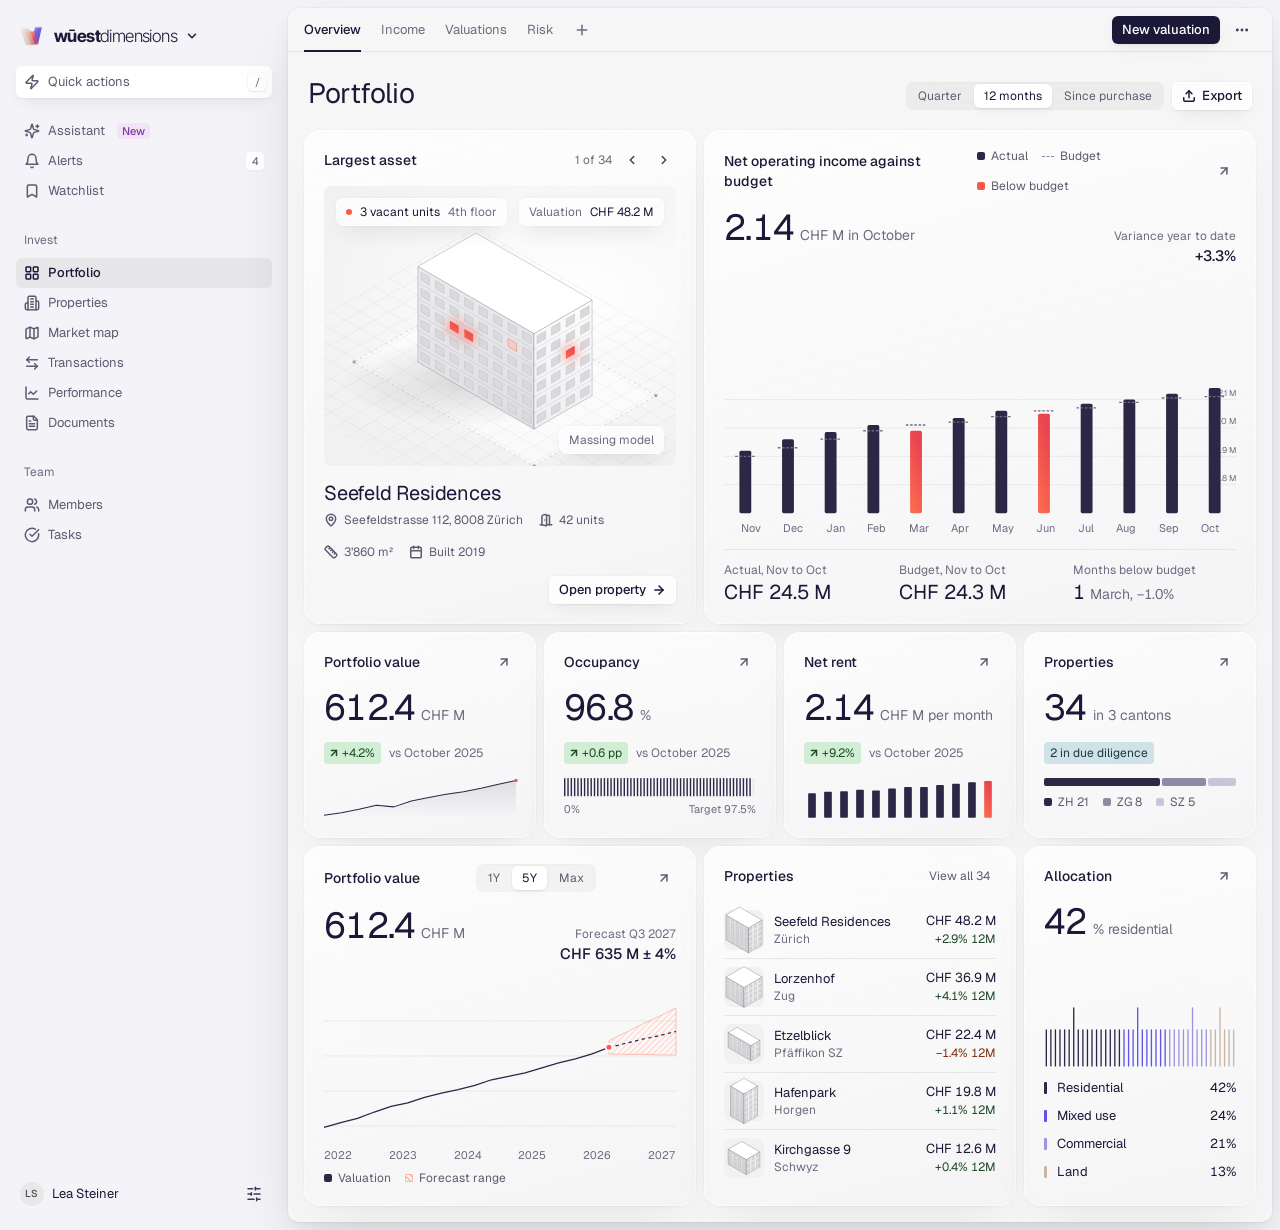
==== commit f0dce9b0: "App: match the concepts (map fills the rail, wider logo) Co-Authored-By: Claude Opus 5.5 <noreply@an" ====
--- a/app/index.html
+++ b/app/index.html
@@ -2,12 +2,15 @@
 <html lang="en">
 <head>
 <meta charset="utf-8">
-<meta name="viewport" content="width=1440">
+<meta name="viewport" content="width=device-width, initial-scale=1">
+<link rel="icon" href="data:,">
 <meta name="robots" content="noindex, nofollow">
 <title>Portfolio · Karta concept</title>
 <link rel="stylesheet" href="ds/tokens.css">
 <link rel="stylesheet" href="ds/bundle.css">
 <link rel="stylesheet" href="concept.css">
+<link rel="stylesheet" href="responsive.css">
+<link rel="stylesheet" href="charts.css">
 <link rel="stylesheet" href="https://fonts.googleapis.com/css2?family=Geist:wght@400;500;600&amp;family=Inter+Tight:wght@300;700&amp;display=swap">
 <style>
 body{margin:0;background:#f0f0f2}
@@ -18,13 +21,18 @@
 .ka-note a { color: var(--ink-tertiary); }
 .kc-nav-mini .ka-note { display: none; }
 .k-nav-item[aria-disabled="true"]:hover { background: transparent; color: var(--ink-tertiary); }
+/* QA: design system focus ring on the concept controls that fell back to the browser outline or had none */
+.kc-seg button:focus-visible, .c-period:focus-visible, .c-go:focus-visible, .kc-map-ctrl button:focus-visible, .kc-iconbtn-scene:focus-visible, .kc-ls-filter button:focus-visible, .kc-crumbs a:focus-visible, .k-ws:focus-visible, .k-row.is-layer:focus-visible { outline: none; box-shadow: var(--shadow-focus) !important; border-radius: var(--radius-md); }
+.kc-scene .kc-seg button:focus-visible, .kc-scene .kc-iconbtn-scene:focus-visible, .kc-scene .kc-crumbs a:focus-visible { box-shadow: 0 0 0 2px var(--scene), 0 0 0 4px var(--on-scene) !important; }
+.kc-sugg:focus-visible { box-shadow: inset 0 0 0 1.5px var(--signal-300); }
+.kc-addr-field input:focus-visible { outline: none; }
 </style>
 </head>
 <body>
 <div id="dc-root"></div>
 <template id="dc-tpl">
 
-<svg width="0" height="0" aria-hidden="true" style="position:absolute;width:0;height:0;overflow:hidden"><defs><linearGradient id="kcSig" x1="0" y1="1" x2="0.35" y2="0"><stop offset="0" stop-color="#FF6E4E"></stop><stop offset="1" stop-color="#E8444F"></stop></linearGradient></defs></svg><div class="kc-app"><aside class="k-sidebar"><button class="k-ws" type="button" aria-label="Wüest Dimensions workspace"><span class="k-ws-tile kc-wd-mark"><span role="img" aria-label="Wüest Dimensions" style="position:relative;display:block;width:28px;height:28px"><span style="position:absolute;display:block;left:17.32px;top:4.67px;width:7.00px;height:17.33px;border-radius:0.30px;transform:skewX(-13deg);transform-origin:0 0;background:linear-gradient(115deg, rgba(255,255,255,0.26) 0%, rgba(255,255,255,0) 40%), linear-gradient(165deg, rgba(97,82,232,0.89), rgba(60,51,160,0.82));backdrop-filter:blur(1.2px) saturate(1.5) brightness(1.05);-webkit-backdrop-filter:blur(1.2px) saturate(1.5) brightness(1.05);box-shadow:inset 0 0.5px 0 rgba(255,255,255,0.30), 0 4.5px 11.2px -3.9px rgba(27,24,56,0.12)"></span><span style="position:absolute;display:block;left:8.05px;top:8.67px;width:7.66px;height:13.33px;border-radius:0.30px;transform:skewX(19deg);transform-origin:0 0;background:linear-gradient(115deg, rgba(255,255,255,0.26) 0%, rgba(255,255,255,0) 40%), linear-gradient(165deg, rgba(255,100,80,0.75), rgba(217,57,47,0.64));backdrop-filter:blur(1.2px) saturate(1.5) brightness(1.05);-webkit-backdrop-filter:blur(1.2px) saturate(1.5) brightness(1.05);box-shadow:inset 0 0.5px 0 rgba(255,255,255,0.30), 0 1.3px 3.4px -1.2px rgba(27,24,56,0.12)"></span><span style="position:absolute;display:block;left:3.68px;top:6.00px;width:8.67px;height:17.33px;border-radius:0.30px;transform:skewX(19deg);transform-origin:0 0;background:linear-gradient(115deg, rgba(255,255,255,0.26) 0%, rgba(255,255,255,0) 40%), linear-gradient(165deg, rgba(227,212,197,0.72), rgba(180,156,134,0.54));backdrop-filter:blur(1.2px) saturate(1.5) brightness(1.05);-webkit-backdrop-filter:blur(1.2px) saturate(1.5) brightness(1.05);box-shadow:inset 0 0.5px 0 rgba(255,255,255,0.30), 0 1.3px 3.4px -1.2px rgba(27,24,56,0.12)"></span></span></span><span class="k-ws-name kc-wd-word"><b>wūest</b>dimensions</span><svg width="14" height="14" viewBox="0 0 24 24" fill="none" stroke="currentColor" stroke-width="2.57" stroke-linecap="round" stroke-linejoin="round" aria-hidden="true"><path d="m6 9 6 6 6-6"/></svg></button><button class="k-quick" type="button" style="border:0;font:inherit;width:100%"><svg width="16" height="16" viewBox="0 0 24 24" fill="none" stroke="currentColor" stroke-width="2.25" stroke-linecap="round" stroke-linejoin="round" aria-hidden="true"><path d="M4 14a1 1 0 0 1-.78-1.63l9.9-10.2a.5.5 0 0 1 .86.46l-1.92 6.02A1 1 0 0 0 13 10h7a1 1 0 0 1 .78 1.63l-9.9 10.2a.5.5 0 0 1-.86-.46l1.92-6.02A1 1 0 0 0 11 14z"/></svg><span>Quick actions</span><span class="k-kbd">/</span></button><nav class="k-nav" aria-label="Shortcuts"><a class="k-nav-item" href="#"><svg width="16" height="16" viewBox="0 0 24 24" fill="none" stroke="currentColor" stroke-width="2.25" stroke-linecap="round" stroke-linejoin="round" aria-hidden="true"><path d="M9.937 15.5A2 2 0 0 0 8.5 14.063l-6.135-1.582a.5.5 0 0 1 0-.962L8.5 9.936A2 2 0 0 0 9.937 8.5l1.582-6.135a.5.5 0 0 1 .963 0L14.063 8.5A2 2 0 0 0 15.5 9.937l6.135 1.581a.5.5 0 0 1 0 .964L15.5 14.063a2 2 0 0 0-1.437 1.437l-1.582 6.135a.5.5 0 0 1-.963 0z"/> <path d="M20 3v4"/> <path d="M22 5h-4"/> <path d="M4 17v2"/> <path d="M5 18H3"/></svg><span>Assistant</span><span class="k-badge-new">New</span></a><a class="k-nav-item" href="#"><svg width="16" height="16" viewBox="0 0 24 24" fill="none" stroke="currentColor" stroke-width="2.25" stroke-linecap="round" stroke-linejoin="round" aria-hidden="true"><path d="M6 8a6 6 0 0 1 12 0c0 7 3 9 3 9H3s3-2 3-9"/> <path d="M10.3 21a1.94 1.94 0 0 0 3.4 0"/></svg><span>Alerts</span><span class="k-count">4</span></a><a class="k-nav-item" href="#"><svg width="16" height="16" viewBox="0 0 24 24" fill="none" stroke="currentColor" stroke-width="2.25" stroke-linecap="round" stroke-linejoin="round" aria-hidden="true"><path d="m19 21-7-4-7 4V5a2 2 0 0 1 2-2h10a2 2 0 0 1 2 2v16z"/></svg><span>Watchlist</span></a></nav><div class="k-section-label">Invest</div><nav class="k-nav" aria-label="Invest"><a class="k-nav-item" href="#" aria-current="page"><svg width="16" height="16" viewBox="0 0 24 24" fill="none" stroke="currentColor" stroke-width="2.25" stroke-linecap="round" stroke-linejoin="round" aria-hidden="true"><rect width="7" height="7" x="3" y="3" rx="1"/> <rect width="7" height="7" x="14" y="3" rx="1"/> <rect width="7" height="7" x="14" y="14" rx="1"/> <rect width="7" height="7" x="3" y="14" rx="1"/></svg><span>Portfolio</span></a><a class="k-nav-item" href="#"><svg width="16" height="16" viewBox="0 0 24 24" fill="none" stroke="currentColor" stroke-width="2.25" stroke-linecap="round" stroke-linejoin="round" aria-hidden="true"><path d="M6 22V4a2 2 0 0 1 2-2h8a2 2 0 0 1 2 2v18Z"/> <path d="M6 12H4a2 2 0 0 0-2 2v6a2 2 0 0 0 2 2h2"/> <path d="M18 9h2a2 2 0 0 1 2 2v9a2 2 0 0 1-2 2h-2"/> <path d="M10 6h4"/> <path d="M10 10h4"/> <path d="M10 14h4"/> <path d="M10 18h4"/></svg><span>Properties</span></a><a class="k-nav-item" href="#"><svg width="16" height="16" viewBox="0 0 24 24" fill="none" stroke="currentColor" stroke-width="2.25" stroke-linecap="round" stroke-linejoin="round" aria-hidden="true"><path d="M14.106 5.553a2 2 0 0 0 1.788 0l3.659-1.83A1 1 0 0 1 21 4.619v12.764a1 1 0 0 1-.553.894l-4.553 2.277a2 2 0 0 1-1.788 0l-4.212-2.106a2 2 0 0 0-1.788 0l-3.659 1.83A1 1 0 0 1 3 19.381V6.618a1 1 0 0 1 .553-.894l4.553-2.277a2 2 0 0 1 1.788 0z"/> <path d="M15 5.764v15"/> <path d="M9 3.236v15"/></svg><span>Market map</span></a><a class="k-nav-item" href="#"><svg width="16" height="16" viewBox="0 0 24 24" fill="none" stroke="currentColor" stroke-width="2.25" stroke-linecap="round" stroke-linejoin="round" aria-hidden="true"><path d="M8 3 4 7l4 4"/> <path d="M4 7h16"/> <path d="m16 21 4-4-4-4"/> <path d="M20 17H4"/></svg><span>Transactions</span></a><a class="k-nav-item" href="#"><svg width="16" height="16" viewBox="0 0 24 24" fill="none" stroke="currentColor" stroke-width="2.25" stroke-linecap="round" stroke-linejoin="round" aria-hidden="true"><path d="M3 3v16a2 2 0 0 0 2 2h16"/> <path d="m19 9-5 5-4-4-3 3"/></svg><span>Performance</span></a><a class="k-nav-item" href="#"><svg width="16" height="16" viewBox="0 0 24 24" fill="none" stroke="currentColor" stroke-width="2.25" stroke-linecap="round" stroke-linejoin="round" aria-hidden="true"><path d="M15 2H6a2 2 0 0 0-2 2v16a2 2 0 0 0 2 2h12a2 2 0 0 0 2-2V7Z"/> <path d="M14 2v4a2 2 0 0 0 2 2h4"/> <path d="M10 9H8"/> <path d="M16 13H8"/> <path d="M16 17H8"/></svg><span>Documents</span></a></nav><div class="k-section-label">Team</div><nav class="k-nav" aria-label="Team"><a class="k-nav-item" href="#"><svg width="16" height="16" viewBox="0 0 24 24" fill="none" stroke="currentColor" stroke-width="2.25" stroke-linecap="round" stroke-linejoin="round" aria-hidden="true"><path d="M16 21v-2a4 4 0 0 0-4-4H6a4 4 0 0 0-4 4v2"/> <circle cx="9" cy="7" r="4"/> <path d="M22 21v-2a4 4 0 0 0-3-3.87"/> <path d="M16 3.13a4 4 0 0 1 0 7.75"/></svg><span>Members</span></a><a class="k-nav-item" href="#"><svg width="16" height="16" viewBox="0 0 24 24" fill="none" stroke="currentColor" stroke-width="2.25" stroke-linecap="round" stroke-linejoin="round" aria-hidden="true"><path d="M21.801 10A10 10 0 1 1 17 3.335"/> <path d="m9 11 3 3L22 4"/></svg><span>Tasks</span></a></nav><div class="k-user"><span class="k-avatar">LS</span><span>Lea Steiner</span><button class="k-iconbtn" type="button" aria-label="Preferences"><svg width="16" height="16" viewBox="0 0 24 24" fill="none" stroke="currentColor" stroke-width="2.25" stroke-linecap="round" stroke-linejoin="round" aria-hidden="true"><line x1="21" x2="14" y1="4" y2="4"/> <line x1="10" x2="3" y1="4" y2="4"/> <line x1="21" x2="12" y1="12" y2="12"/> <line x1="8" x2="3" y1="12" y2="12"/> <line x1="21" x2="16" y1="20" y2="20"/> <line x1="12" x2="3" y1="20" y2="20"/> <line x1="14" x2="14" y1="2" y2="6"/> <line x1="8" x2="8" y1="10" y2="14"/> <line x1="16" x2="16" y1="18" y2="22"/></svg></button></div></aside><main class="kc-main">
+<svg width="0" height="0" aria-hidden="true" style="position:absolute;width:0;height:0;overflow:hidden"><defs><linearGradient id="kcSig" x1="0" y1="1" x2="0.35" y2="0"><stop offset="0" stop-color="#FF6E4E"></stop><stop offset="1" stop-color="#E8444F"></stop></linearGradient></defs></svg><div class="kc-app"><aside class="k-sidebar"><button class="k-ws" type="button" aria-label="Wüest Dimensions workspace"><span class="k-ws-tile kc-wd-mark"><span role="img" aria-label="Wüest Dimensions" style="position:relative;display:block;width:28px;height:28px"><span style="position:absolute;display:block;left:17.32px;top:4.67px;width:7.00px;height:17.33px;border-radius:0.30px;transform:skewX(-13deg);transform-origin:0 0;background:linear-gradient(115deg, rgba(255,255,255,0.26) 0%, rgba(255,255,255,0) 40%), linear-gradient(165deg, rgba(97,82,232,0.89), rgba(60,51,160,0.82));backdrop-filter:blur(1.2px) saturate(1.5) brightness(1.05);-webkit-backdrop-filter:blur(1.2px) saturate(1.5) brightness(1.05);box-shadow:inset 0 0.5px 0 rgba(255,255,255,0.30), 0 4.5px 11.2px -3.9px rgba(27,24,56,0.12)"></span><span style="position:absolute;display:block;left:8.05px;top:8.67px;width:7.66px;height:13.33px;border-radius:0.30px;transform:skewX(19deg);transform-origin:0 0;background:linear-gradient(115deg, rgba(255,255,255,0.26) 0%, rgba(255,255,255,0) 40%), linear-gradient(165deg, rgba(255,100,80,0.75), rgba(217,57,47,0.64));backdrop-filter:blur(1.2px) saturate(1.5) brightness(1.05);-webkit-backdrop-filter:blur(1.2px) saturate(1.5) brightness(1.05);box-shadow:inset 0 0.5px 0 rgba(255,255,255,0.30), 0 1.3px 3.4px -1.2px rgba(27,24,56,0.12)"></span><span style="position:absolute;display:block;left:2.02px;top:6.00px;width:8.67px;height:17.33px;border-radius:0.30px;transform:skewX(19deg);transform-origin:0 0;background:linear-gradient(115deg, rgba(255,255,255,0.26) 0%, rgba(255,255,255,0) 40%), linear-gradient(165deg, rgba(227,212,197,0.72), rgba(180,156,134,0.54));backdrop-filter:blur(1.2px) saturate(1.5) brightness(1.05);-webkit-backdrop-filter:blur(1.2px) saturate(1.5) brightness(1.05);box-shadow:inset 0 0.5px 0 rgba(255,255,255,0.30), 0 1.3px 3.4px -1.2px rgba(27,24,56,0.12)"></span></span></span><span class="k-ws-name kc-wd-word"><b>wūest</b>dimensions</span><svg width="14" height="14" viewBox="0 0 24 24" fill="none" stroke="currentColor" stroke-width="2.57" stroke-linecap="round" stroke-linejoin="round" aria-hidden="true"><path d="m6 9 6 6 6-6"/></svg></button><button class="k-quick" type="button" style="border:0;font:inherit;width:100%"><svg width="16" height="16" viewBox="0 0 24 24" fill="none" stroke="currentColor" stroke-width="2.25" stroke-linecap="round" stroke-linejoin="round" aria-hidden="true"><path d="M4 14a1 1 0 0 1-.78-1.63l9.9-10.2a.5.5 0 0 1 .86.46l-1.92 6.02A1 1 0 0 0 13 10h7a1 1 0 0 1 .78 1.63l-9.9 10.2a.5.5 0 0 1-.86-.46l1.92-6.02A1 1 0 0 0 11 14z"/></svg><span>Quick actions</span><span class="k-kbd">/</span></button><nav class="k-nav" aria-label="Shortcuts"><a class="k-nav-item" href="#"><svg width="16" height="16" viewBox="0 0 24 24" fill="none" stroke="currentColor" stroke-width="2.25" stroke-linecap="round" stroke-linejoin="round" aria-hidden="true"><path d="M9.937 15.5A2 2 0 0 0 8.5 14.063l-6.135-1.582a.5.5 0 0 1 0-.962L8.5 9.936A2 2 0 0 0 9.937 8.5l1.582-6.135a.5.5 0 0 1 .963 0L14.063 8.5A2 2 0 0 0 15.5 9.937l6.135 1.581a.5.5 0 0 1 0 .964L15.5 14.063a2 2 0 0 0-1.437 1.437l-1.582 6.135a.5.5 0 0 1-.963 0z"/> <path d="M20 3v4"/> <path d="M22 5h-4"/> <path d="M4 17v2"/> <path d="M5 18H3"/></svg><span>Assistant</span><span class="k-badge-new">New</span></a><a class="k-nav-item" href="#"><svg width="16" height="16" viewBox="0 0 24 24" fill="none" stroke="currentColor" stroke-width="2.25" stroke-linecap="round" stroke-linejoin="round" aria-hidden="true"><path d="M6 8a6 6 0 0 1 12 0c0 7 3 9 3 9H3s3-2 3-9"/> <path d="M10.3 21a1.94 1.94 0 0 0 3.4 0"/></svg><span>Alerts</span><span class="k-count">4</span></a><a class="k-nav-item" href="#"><svg width="16" height="16" viewBox="0 0 24 24" fill="none" stroke="currentColor" stroke-width="2.25" stroke-linecap="round" stroke-linejoin="round" aria-hidden="true"><path d="m19 21-7-4-7 4V5a2 2 0 0 1 2-2h10a2 2 0 0 1 2 2v16z"/></svg><span>Watchlist</span></a></nav><div class="k-section-label">Invest</div><nav class="k-nav" aria-label="Invest"><a class="k-nav-item" href="#" aria-current="page"><svg width="16" height="16" viewBox="0 0 24 24" fill="none" stroke="currentColor" stroke-width="2.25" stroke-linecap="round" stroke-linejoin="round" aria-hidden="true"><rect width="7" height="7" x="3" y="3" rx="1"/> <rect width="7" height="7" x="14" y="3" rx="1"/> <rect width="7" height="7" x="14" y="14" rx="1"/> <rect width="7" height="7" x="3" y="14" rx="1"/></svg><span>Portfolio</span></a><a class="k-nav-item" href="#"><svg width="16" height="16" viewBox="0 0 24 24" fill="none" stroke="currentColor" stroke-width="2.25" stroke-linecap="round" stroke-linejoin="round" aria-hidden="true"><path d="M6 22V4a2 2 0 0 1 2-2h8a2 2 0 0 1 2 2v18Z"/> <path d="M6 12H4a2 2 0 0 0-2 2v6a2 2 0 0 0 2 2h2"/> <path d="M18 9h2a2 2 0 0 1 2 2v9a2 2 0 0 1-2 2h-2"/> <path d="M10 6h4"/> <path d="M10 10h4"/> <path d="M10 14h4"/> <path d="M10 18h4"/></svg><span>Properties</span></a><a class="k-nav-item" href="#"><svg width="16" height="16" viewBox="0 0 24 24" fill="none" stroke="currentColor" stroke-width="2.25" stroke-linecap="round" stroke-linejoin="round" aria-hidden="true"><path d="M14.106 5.553a2 2 0 0 0 1.788 0l3.659-1.83A1 1 0 0 1 21 4.619v12.764a1 1 0 0 1-.553.894l-4.553 2.277a2 2 0 0 1-1.788 0l-4.212-2.106a2 2 0 0 0-1.788 0l-3.659 1.83A1 1 0 0 1 3 19.381V6.618a1 1 0 0 1 .553-.894l4.553-2.277a2 2 0 0 1 1.788 0z"/> <path d="M15 5.764v15"/> <path d="M9 3.236v15"/></svg><span>Market map</span></a><a class="k-nav-item" href="#"><svg width="16" height="16" viewBox="0 0 24 24" fill="none" stroke="currentColor" stroke-width="2.25" stroke-linecap="round" stroke-linejoin="round" aria-hidden="true"><path d="M8 3 4 7l4 4"/> <path d="M4 7h16"/> <path d="m16 21 4-4-4-4"/> <path d="M20 17H4"/></svg><span>Transactions</span></a><a class="k-nav-item" href="#"><svg width="16" height="16" viewBox="0 0 24 24" fill="none" stroke="currentColor" stroke-width="2.25" stroke-linecap="round" stroke-linejoin="round" aria-hidden="true"><path d="M3 3v16a2 2 0 0 0 2 2h16"/> <path d="m19 9-5 5-4-4-3 3"/></svg><span>Performance</span></a><a class="k-nav-item" href="#"><svg width="16" height="16" viewBox="0 0 24 24" fill="none" stroke="currentColor" stroke-width="2.25" stroke-linecap="round" stroke-linejoin="round" aria-hidden="true"><path d="M15 2H6a2 2 0 0 0-2 2v16a2 2 0 0 0 2 2h12a2 2 0 0 0 2-2V7Z"/> <path d="M14 2v4a2 2 0 0 0 2 2h4"/> <path d="M10 9H8"/> <path d="M16 13H8"/> <path d="M16 17H8"/></svg><span>Documents</span></a></nav><div class="k-section-label">Team</div><nav class="k-nav" aria-label="Team"><a class="k-nav-item" href="#"><svg width="16" height="16" viewBox="0 0 24 24" fill="none" stroke="currentColor" stroke-width="2.25" stroke-linecap="round" stroke-linejoin="round" aria-hidden="true"><path d="M16 21v-2a4 4 0 0 0-4-4H6a4 4 0 0 0-4 4v2"/> <circle cx="9" cy="7" r="4"/> <path d="M22 21v-2a4 4 0 0 0-3-3.87"/> <path d="M16 3.13a4 4 0 0 1 0 7.75"/></svg><span>Members</span></a><a class="k-nav-item" href="#"><svg width="16" height="16" viewBox="0 0 24 24" fill="none" stroke="currentColor" stroke-width="2.25" stroke-linecap="round" stroke-linejoin="round" aria-hidden="true"><path d="M21.801 10A10 10 0 1 1 17 3.335"/> <path d="m9 11 3 3L22 4"/></svg><span>Tasks</span></a></nav><div class="k-user"><span class="k-avatar">LS</span><span>Lea Steiner</span><button class="k-iconbtn" type="button" aria-label="Preferences"><svg width="16" height="16" viewBox="0 0 24 24" fill="none" stroke="currentColor" stroke-width="2.25" stroke-linecap="round" stroke-linejoin="round" aria-hidden="true"><line x1="21" x2="14" y1="4" y2="4"/> <line x1="10" x2="3" y1="4" y2="4"/> <line x1="21" x2="12" y1="12" y2="12"/> <line x1="8" x2="3" y1="12" y2="12"/> <line x1="21" x2="16" y1="20" y2="20"/> <line x1="12" x2="3" y1="20" y2="20"/> <line x1="14" x2="14" y1="2" y2="6"/> <line x1="8" x2="8" y1="10" y2="14"/> <line x1="16" x2="16" y1="18" y2="22"/></svg></button></div></aside><main class="kc-main">
 <div class="k-tabbar"><div class="k-tabs" role="tablist"><button class="k-tab" type="button" role="tab" aria-selected="true">Overview</button><button class="k-tab" type="button" role="tab" aria-selected="false">Income</button><button class="k-tab" type="button" role="tab" aria-selected="false">Valuations</button><button class="k-tab" type="button" role="tab" aria-selected="false">Risk</button><button class="k-tab" type="button" aria-label="New view" style="color:var(--ink-muted)"><svg width="16" height="16" viewBox="0 0 24 24" fill="none" stroke="currentColor" stroke-width="2.25" stroke-linecap="round" stroke-linejoin="round" aria-hidden="true"><path d="M5 12h14"/> <path d="M12 5v14"/></svg></button></div><div class="k-tabbar-actions"><button class="k-btn k-btn--primary" type="button">New valuation</button><button class="k-iconbtn" type="button" aria-label="More"><svg width="16" height="16" viewBox="0 0 24 24" fill="none" stroke="currentColor" stroke-width="2.25" stroke-linecap="round" stroke-linejoin="round" aria-hidden="true"><circle cx="12" cy="12" r="1"/> <circle cx="19" cy="12" r="1"/> <circle cx="5" cy="12" r="1"/></svg></button></div></div>
 <div class="kc-body"><div class="kc-head"><div><h1 class="kc-title">Portfolio</h1></div>
 <div class="kc-head-actions"><div class="kc-seg" role="group" aria-label="Period"><button type="button" aria-pressed="false">Quarter</button><button type="button" aria-pressed="true">12 months</button><button type="button" aria-pressed="false">Since purchase</button></div>
@@ -79,6 +87,7 @@
 </template>
 <script src="dc.js"></script>
 <script src="app.js"></script>
+<script src="charts.js"></script>
 <script>
 
 class Component extends DCLogic {
--- a/app/responsive.css
+++ b/app/responsive.css
@@ -0,0 +1,237 @@
+/* Karta concept app: responsive layer. Loaded after concept.css.
+   Every rule that changes layout sits inside a max-width query below the 1440px design width, so the design width renders as designed.
+   Bands: 1280 to 1439 (full sidebar, small protective fixes), 1024 to 1279 small laptop, 768 to 1023 tablet, under 768 phone.
+   Built from the existing patterns only: icons-only navigation, glass cards, soft edges, the 8px grid gap.
+   Selectors on [style*=...] target artboard markup that carries its layout inline. */
+
+/* chrome added by app.js for the narrow bands; not shown at desktop widths */
+.ka-topbar, .ka-scrim, .k-sidebar > .ka-rail-toggle { display: none; }
+
+/* ================= below the design width: keep card content from colliding ================= */
+@media (max-width: 1439px) {
+  .c-row .v, .c-unit, .c-aside b { white-space: nowrap; }
+  .c-fig { flex-wrap: wrap; row-gap: 2px; }
+}
+@media (max-width: 1381px) {
+  /* emissions: a smaller gauge keeps the rows beside it; if the card is narrower still, the gauge sits above them */
+  .c-card > div[style*="align-items:center"]:has(> .c-rows) { flex-wrap: wrap; justify-content: center; gap: 12px !important; }
+  .c-card > div[style*="align-items:center"] > div[style*="width:150px"] { zoom: 0.8; }
+  .c-card > div[style*="align-items:center"] > .c-rows { min-width: 128px; }
+}
+@media (max-width: 1439px) {
+  /* map pages: when the head wraps, the page map moves down with the stage (offset from app.js) */
+  .kc-lq-map { top: calc(var(--ka-stage-y, 80px) - 80px); }
+  .kc-lq-head { gap: 8px 20px; }
+  /* location head: name and actions on the first row, the facts under them */
+  .kc-lq-head:not(.kc-ls-head) > .kc-head-actions { order: 1; }
+  .kc-lq-head:not(.kc-ls-head) > .kc-lq-facts { order: 2; flex: 1 1 100%; }
+  /* dense quantile table keeps its column widths and scrolls inside the card */
+  .k-table--dense:not(.kc-lq-table) { min-width: 640px; }
+}
+
+/* market: the municipality card clears the map controls once the map is narrower */
+@media (min-width: 1024px) and (max-width: 1349px) {
+  .kc-map > .kc-glass[style*="width:264px"] { top: 164px !important; }
+}
+
+/* property and add: the dark scene stacks, facts beside the title, the building on its own row */
+@media (max-width: 1327px) {
+  .kc-scene-side, .kc-scene-art { flex: 1 1 100%; max-width: none; }
+}
+@media (min-width: 768px) and (max-width: 1327px) {
+  .kc-scene-side { display: grid; grid-template-columns: minmax(0, 1fr) minmax(0, 1fr); column-gap: 40px; row-gap: 16px; align-items: start; }
+  .kc-scene-side > :first-child { grid-column: 1; grid-row: 1; }
+  .kc-scene-side > .kc-seg { grid-column: 1; grid-row: 2 / span 2; align-self: end; justify-self: start; }
+  .kc-scene-side > .kc-scene-table { grid-column: 2; grid-row: 1 / span 2; }
+  .kc-scene-side > .kc-scene-foot { grid-column: 2; grid-row: 3; }
+}
+
+/* ================= below 1280: icons-only navigation, opening as a drawer ================= */
+@media (max-width: 1279px) {
+  .kc-app { flex-wrap: nowrap; }
+  .kc-main { flex: 1 1 0; }
+  .kc-nav-top > .kc-nav-toggle { display: none; }
+  .k-sidebar > .ka-rail-toggle { display: inline-grid; flex: none; margin-bottom: 8px; }
+
+  /* the rail: the .kc-nav-mini rules, applied by width */
+  html:not(.ka-nav-open) .kc-app > .k-sidebar { flex: 0 0 64px; padding: 16px 12px; align-items: center; }
+  html:not(.ka-nav-open) .k-sidebar .kc-nav-top { flex-direction: column; gap: 8px; }
+  html:not(.ka-nav-open) .k-sidebar .k-ws { flex: none; padding: 0; justify-content: center; }
+  html:not(.ka-nav-open) .k-sidebar .k-ws-name, html:not(.ka-nav-open) .k-sidebar .k-ws > svg, html:not(.ka-nav-open) .k-sidebar .k-nav-item > span,
+  html:not(.ka-nav-open) .k-sidebar .k-quick > span, html:not(.ka-nav-open) .k-sidebar .k-quick .k-kbd,
+  html:not(.ka-nav-open) .k-sidebar .k-user > span:not(.k-avatar), html:not(.ka-nav-open) .k-sidebar .k-user .k-iconbtn, html:not(.ka-nav-open) .k-sidebar .ka-note { display: none; }
+  html:not(.ka-nav-open) .k-sidebar .k-quick { width: 36px !important; height: 36px; padding: 0; justify-content: center; margin-bottom: 8px; }
+  html:not(.ka-nav-open) .k-sidebar .k-nav { width: 36px; }
+  html:not(.ka-nav-open) .k-sidebar .k-nav-item { position: relative; width: 36px; height: 36px; padding: 0; justify-content: center; }
+  html:not(.ka-nav-open) .k-sidebar .k-nav-item:has(.k-count)::after { content: ""; position: absolute; top: 8px; right: 8px; width: 6px; height: 6px; border-radius: 50%; background: var(--signal); box-shadow: 0 0 0 2px var(--shell); }
+  html:not(.ka-nav-open) .k-sidebar .k-section-label { font-size: 0; line-height: 0; padding: 16px 0 4px; }
+  html:not(.ka-nav-open) .k-sidebar .k-user { padding: 0; justify-content: center; }
+
+  /* the drawer: the full sidebar over the page, on the shell ground with the glass card edge and drop */
+  html.ka-nav-open .kc-app > .k-sidebar { position: fixed; z-index: 60; left: 0; top: 0; bottom: 0; width: 288px; max-width: calc(100vw - 48px); flex: none; overflow-y: auto; background: var(--shell);
+    box-shadow: inset -0.5px 0 0 rgba(255, 255, 255, 0.9), 0 0 0 0.5px rgba(20, 20, 22, 0.045), 0 4px 12px -4px rgba(20, 22, 30, 0.06), 0 24px 56px -20px rgba(20, 22, 30, 0.20); transition: none; }
+  html.ka-nav-open .kc-app { padding-left: 64px; }
+  html.ka-nav-open .k-sidebar > .ka-rail-toggle { position: absolute; right: 16px; top: 22px; margin: 0; }
+  html.ka-nav-open .ka-scrim { display: block; position: fixed; inset: 0; z-index: 50; background: rgba(27, 24, 56, 0.16); -webkit-backdrop-filter: blur(2px); backdrop-filter: blur(2px); }
+
+  /* a legend in a card head takes its own row under the title */
+  .c-head:has(> .c-legend) { flex-wrap: wrap; row-gap: 6px; }
+  .c-head > .c-legend { order: 3; flex: 0 0 100%; margin-left: 0; }
+  .c-head > .c-legend ~ .c-go { margin-left: auto; }
+
+  /* controls that outgrow their row scroll sideways instead of breaking */
+  .kc-seg { max-width: 100%; overflow-x: auto; scrollbar-width: none; }
+  .kc-seg::-webkit-scrollbar { display: none; }
+  .kc-seg button { flex: none; white-space: nowrap; }
+
+  /* market: the map takes the height of the rail beside it */
+  .kc-map { align-self: stretch; }
+  .kc-rail { flex-basis: 300px; }
+
+  /* map pages: the page map follows the stage (position from app.js) */
+  .kc-lq-map { right: auto; left: calc(var(--ka-stage-x, 8px) + var(--ka-stage-w, 600px) * 0.54 - 928px); }
+  .kc-ls-map { left: calc(var(--ka-stage-x, 8px) + var(--ka-stage-w, 600px) * 0.5 - 859px); }
+  .kc-lq-card { align-self: start; }
+
+  /* location: narrower ratings column, the two tables stack beside it */
+  .kc-lq { grid-template-columns: 400px minmax(0, 1fr); }
+  .kc-lq-right > .kc-grid > .s6 { grid-column: span 12; }
+
+  /* listings: the scatter takes a full row, the four distributions sit in one row under it */
+  .kc-ls-grid > .kc-ls-tall { grid-column: span 12; grid-row: auto; }
+}
+
+/* ================= below 1024: two-column card grid, rails under maps ================= */
+@media (max-width: 1023px) {
+  .kc-grid > .s2, .kc-grid > .s3, .kc-grid > .s4 { grid-column: span 6; }
+  .kc-grid > .s5, .kc-grid > .s6, .kc-grid > .s7, .kc-grid > .s8, .kc-grid > .s9 { grid-column: span 12; }
+  .kc-grid > .s8 + .s4, .kc-grid > .s4:last-child:nth-child(odd) { grid-column: span 12; }
+
+  /* performance: the value tooltip follows the chart as it scales (101px at the 699px design width) */
+  .c-fill[style*="position:relative"] { container-type: inline-size; }
+  .c-fill > .c-tooltip[style*="top:101px"] { top: 14.45cqw !important; }
+
+  /* market: map on top, the rail becomes a card row under it */
+  .kc-map { flex: 1 1 100% !important; height: 560px !important; }
+  .kc-rail { flex: 1 1 100%; display: grid; grid-template-columns: repeat(2, minmax(0, 1fr)); }
+  .kc-rail > :last-child:nth-child(odd) { grid-column: 1 / -1; }
+
+  /* location: map, then the ratings that drive it, then the tables */
+  .kc-lq { grid-template-columns: minmax(0, 1fr); }
+  .kc-lq-right { display: contents; }
+  .kc-lq-right > .kc-lq-stage { order: -1; flex: none; min-height: 420px; }
+  .kc-lq > .kc-grid { order: 1; }
+
+  /* scene: the building keeps its proportions, the occupancy card and the address panel sit in the flow */
+  .kc-scene-art:not(.kc-scene-art--full) { height: auto; display: flex; flex-direction: column; gap: 16px; }
+  .kc-scene-art > div[style*="inset:0"] { position: relative !important; inset: auto !important; width: 100%; aspect-ratio: 704 / 500; max-height: 500px; }
+  .kc-scene-side { grid-template-columns: minmax(0, 1.1fr) minmax(0, 1fr); column-gap: 24px; }
+  /* stacking plan: the unit grid keeps a readable size in a full-width card */
+  .c-card > div[style*="align-items:flex-end"] > div[style*="flex:1"] { max-width: 340px; }
+  .kc-scene-art > div[style*="bottom:0"] { bottom: auto !important; top: 0; }
+  .kc-scene-card { position: static; width: auto; display: grid; grid-template-columns: minmax(0, 220px) minmax(0, 1fr); column-gap: 32px; row-gap: 10px; align-items: end; }
+  .kc-scene-card > :nth-child(1) { grid-column: 1; grid-row: 1; align-self: start; }
+  .kc-scene-card > :nth-child(2) { grid-column: 1; grid-row: 2; }
+  .kc-scene-card > :nth-child(3) { grid-column: 2; grid-row: 1 / span 2; }
+  .kc-scene-card > :nth-child(4) { grid-column: 2; grid-row: 3; align-self: start; }
+  .kc-scene-card > :nth-child(5) { grid-column: 1; grid-row: 3; }
+  .kc-scene-art:not(.kc-scene-art--full) > svg { height: auto !important; aspect-ratio: 704 / 500; max-height: 500px; }
+  .kc-scene-art--full { height: auto; min-height: 0; }
+  .kc-scene-art--full > svg { position: absolute; inset: 0; }
+  .kc-addr { position: relative; left: auto; top: auto; transform: none; margin: 8px auto; max-width: 100%; }
+}
+
+/* ================= below 768: phone ================= */
+@media (max-width: 767px) {
+  .kc-app { flex-direction: column; }
+  html.ka-nav-open { overflow: hidden; }
+  html.ka-nav-open .kc-app { padding-left: 0; }
+  html:not(.ka-nav-open) .kc-app > .k-sidebar { display: none; }
+  html.ka-nav-open .k-sidebar .k-nav-item { height: 40px; }
+
+  /* top bar: the mark and wordmark, a menu button that opens the navigation */
+  .ka-topbar { display: flex; align-items: center; gap: 8px; position: sticky; top: 0; z-index: 40; height: 52px; padding: 0 10px 0 14px; box-sizing: border-box; flex: none;
+    background: color-mix(in srgb, var(--shell) 80%, transparent); -webkit-backdrop-filter: blur(20px) saturate(1.3); backdrop-filter: blur(20px) saturate(1.3); }
+  .ka-topbar-brand { display: inline-flex; align-items: center; gap: 8px; height: 40px; text-decoration: none; color: var(--ink); border-radius: var(--radius-md); }
+  .ka-topbar-brand:focus-visible { outline: none; box-shadow: var(--shadow-focus); }
+  .ka-topbar .ka-menu { margin-left: auto; width: 40px; height: 40px; }
+
+  .kc-main { margin: 0 4px 4px; flex: 1 1 auto; }
+  .kc-body, .kc-main--map > .kc-body { padding: 8px; }
+  .kc-grid > * { grid-column: 1 / -1 !important; grid-row: auto !important; }
+  .c-card { padding: 16px 16px 18px; }
+
+  /* view tabs scroll, the actions stay */
+  .k-tabbar { padding: 0 8px 0 12px; gap: 12px; }
+  .k-tabs { flex: 1 1 auto; min-width: 0; overflow-x: auto; scrollbar-width: none; gap: 16px; }
+  .k-tabs::-webkit-scrollbar { display: none; }
+  .k-tab { flex: none; white-space: nowrap; }
+  .k-tab[aria-selected="true"]::after { bottom: 0; }
+
+  .kc-head { padding: 4px 4px 8px; gap: 8px; }
+  .kc-title { font-size: 24px; line-height: 30px; }
+  .kc-head-actions { margin-left: 0; width: 100%; flex-wrap: nowrap; }
+  .kc-head-actions > .kc-seg { flex: 0 1 auto; min-width: 0; }
+  .kc-head-actions > .k-btn { flex: 0 1 auto; min-width: 0; overflow: hidden; }
+  .kc-head-actions > .k-btn:last-child, .kc-head-actions > .k-iconbtn + .k-btn { margin-left: auto; }
+
+  /* three stats in a row become label and value lines */
+  .c-sub--3 { grid-template-columns: minmax(0, 1fr); gap: 6px; }
+  .c-sub--3 .c-stat { flex-direction: row; align-items: baseline; justify-content: space-between; gap: 12px; }
+  .c-num--lg { font-size: 40px; line-height: 44px; }
+
+  /* largest asset: the two chips stack instead of meeting in the middle */
+  .kc-stage > .kc-chip-glass[style*="right:12px;top:12px"] { right: auto !important; left: 12px; top: 46px !important; }
+
+  /* scene */
+  .kc-scene-grid { padding: 20px 16px; gap: 20px; }
+  .kc-display { font-size: 26px; line-height: 30px; }
+  .kc-scene-side > .kc-seg { align-self: flex-start; }
+  .kc-scene-tabs { position: static; transform: none; }
+  .kc-scene-art > div[style*="inset:0"] { aspect-ratio: auto; height: 400px; overflow-x: auto; overflow-y: hidden; scrollbar-width: none; }
+  .kc-scene-art > div[style*="inset:0"]::-webkit-scrollbar { display: none; }
+  .kc-scene-art > div[style*="inset:0"] > svg { width: 564px !important; height: 400px !important; }
+  .kc-scene-art > div[style*="bottom:0"] { top: 50px; }
+  .kc-scene-card { display: flex; align-items: stretch; }
+  .kc-scene-card > * { align-self: auto !important; }
+  .kc-addr { margin: 0; padding: 16px; width: auto !important; }
+  .kc-sugg .r { display: none; }
+  .kc-scene-art:not(:has(.kc-scene-tabs)) > div[style*="bottom:0"] { top: 0; }
+  /* label and value rows may take two lines */
+  .c-row { height: auto; min-height: 28px; }
+  .c-row > span:first-child { white-space: nowrap; }
+  .c-row > .m[style*="margin-left:auto"] { text-align: right; }
+
+  /* market: search and layers over the map, the municipality card and the legend under it */
+  .kc-map { height: auto !important; overflow: visible; background: none; box-shadow: none !important; border-radius: 0 !important; display: flex; flex-direction: column; gap: 8px; padding-top: 488px; }
+  .kc-map svg.base { inset: 0 0 auto 0; height: 480px; border-radius: 16px; background: var(--map-land);
+    box-shadow: 0 0 0 0.5px rgba(20, 20, 22, 0.045), 0 2px 6px rgba(20, 22, 30, 0.025), 0 20px 48px -20px rgba(20, 22, 30, 0.09); }
+  .kc-map > .kc-search-glass { width: auto; right: 64px; }
+  .kc-map > .kc-search-glass span { overflow: hidden; text-overflow: ellipsis; white-space: nowrap; }
+  .kc-map > .kc-glass[style*="top:60px"] { right: 64px; }
+  .kc-map > .kc-glass[style*="width:264px"], .kc-map > .kc-glass[style*="left:12px;bottom:12px"] { position: static; width: auto !important; }
+  .kc-map > .kc-glass[style*="left:12px;bottom:12px"] .k-legend { display: flex; }
+  .kc-map > .kc-glass[style*="left:12px;bottom:12px"] .k-legend-steps span { flex: 1; width: auto; }
+  .kc-map > [style*="right:12px;bottom:12px"] { bottom: auto !important; top: 440px; max-width: calc(100% - 24px); box-sizing: border-box; overflow: hidden; text-overflow: ellipsis; }
+  .kc-rail { grid-template-columns: minmax(0, 1fr); }
+
+  /* location and listings: controls stay on the map, the legend and the layers sit under it */
+  .kc-lq-head { padding: 12px 14px; }
+  .kc-lq-right > .kc-lq-stage, .kc-ls-stage { min-height: 0; height: auto; padding-top: 348px; }
+  .kc-ls-stage { padding-top: 308px; }
+  .kc-lq-legend, .kc-ls-layers { position: static; width: auto; }
+  .kc-ls-layers { flex-direction: row; flex-wrap: wrap; align-items: center; gap: 8px 16px; }
+  .kc-ls-layers > .kc-lq-lg-title { flex-basis: 100%; }
+  .kc-ls-layers > .kc-lq-key { margin-top: 0 !important; }
+  .kc-lq-ctrl, .kc-ls-ctrl { top: 12px; }
+  .kc-lq-ctrl { right: 12px; }
+  .kc-ls-ctrl { left: 12px; }
+  .kc-ls-base { top: 12px; right: 12px; }
+  .kc-lq-credit { bottom: auto; left: 12px; top: 300px; }
+  .kc-ls-stage > .kc-lq-credit { top: 260px; }
+  /* ratings list: the info column goes, the indicator name gets the room */
+  .kc-lq-table { --cols: 36px minmax(0, 1fr) 100px 74px; }
+  .kc-lq-table .k-th:nth-child(5), .kc-lq-table .k-td:nth-child(5) { display: none; }
+  .kc-lq-table .k-td:nth-child(4) { padding-right: 12px; }
+  .kc-lq-controls { padding: 6px 16px 12px; }
+}
--- a/app/charts.css
+++ b/app/charts.css
@@ -0,0 +1,15 @@
+/* Chart interactions: dim the rest, lift the hovered mark, crosshair and ring on point series, a dark tooltip */
+.ka-tip { position: absolute; z-index: 60; transform: translate(-50%, -100%); pointer-events: none; opacity: 0; transition: opacity 120ms ease-out;
+  background: var(--inverse); color: var(--on-inverse); font: 12px/16px var(--font-sans); padding: 6px 10px; border-radius: 6px; white-space: nowrap;
+  font-variant-numeric: tabular-nums; box-shadow: 0 1px 3px rgba(20, 20, 22, 0.12), 0 8px 24px -8px rgba(20, 20, 22, 0.35); }
+.ka-tip.on { opacity: 1; }
+.ka-tip span { color: var(--on-inverse-muted); margin-right: 6px; }
+svg.c-chart .ka-mark { transition: opacity 140ms ease-out; cursor: default; }
+svg.c-chart.ka-hovering .ka-mark:not(.ka-on) { opacity: 0.35; }
+svg.c-chart .ka-cross { stroke: var(--ink); stroke-width: 1; opacity: 0; pointer-events: none; }
+svg.c-chart .ka-ring { fill: none; stroke: var(--ink); stroke-width: 1.5; opacity: 0; pointer-events: none; }
+svg.c-chart.ka-pointing .ka-cross { opacity: 0.55; }
+svg.c-chart.ka-pointing .ka-ring { opacity: 1; }
+@media (hover: none) { .ka-tip { display: none; } }
+@media (prefers-reduced-motion: reduce) { .ka-tip, svg.c-chart .ka-mark { transition: none; } }
+svg.c-chart.ka-has-bars circle, svg.c-chart.ka-has-bars text, svg.c-chart.ka-has-bars path { pointer-events: none; }
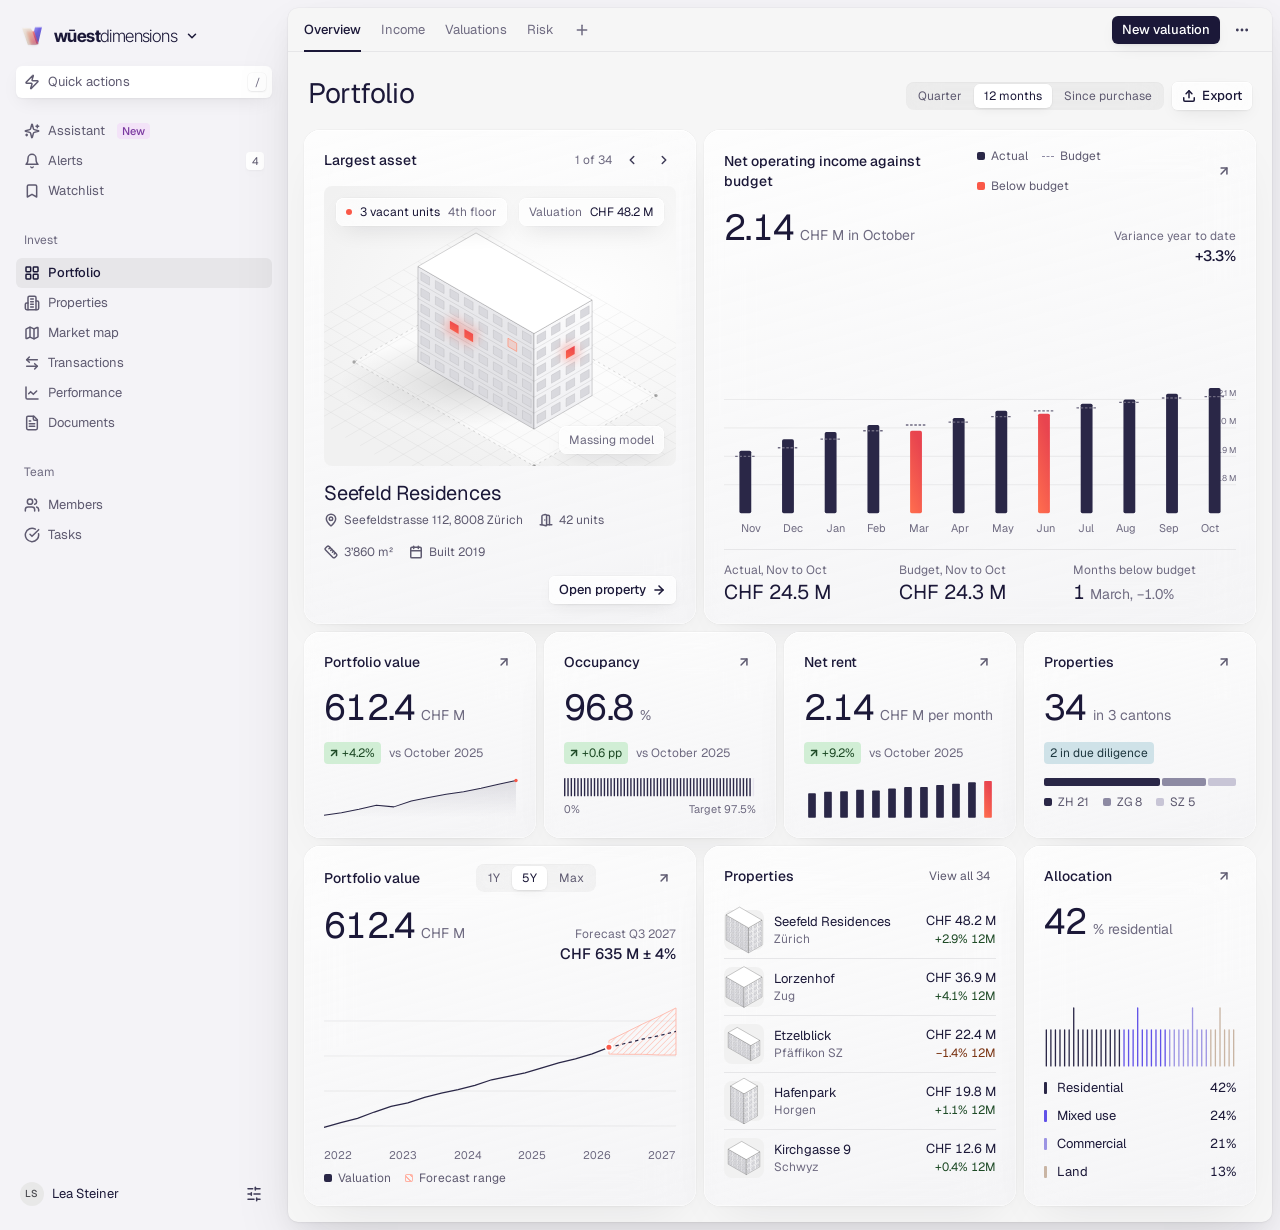
==== commit 37b4d2bf: "App: chart hover follows the Celsius pattern Each bar, ranked line or point gets a transparent hit c" ====
--- a/app/index.html
+++ b/app/index.html
@@ -32,7 +32,7 @@
 <div id="dc-root"></div>
 <template id="dc-tpl">
 
-<svg width="0" height="0" aria-hidden="true" style="position:absolute;width:0;height:0;overflow:hidden"><defs><linearGradient id="kcSig" x1="0" y1="1" x2="0.35" y2="0"><stop offset="0" stop-color="#FF6E4E"></stop><stop offset="1" stop-color="#E8444F"></stop></linearGradient></defs></svg><div class="kc-app"><aside class="k-sidebar"><button class="k-ws" type="button" aria-label="Wüest Dimensions workspace"><span class="k-ws-tile kc-wd-mark"><span role="img" aria-label="Wüest Dimensions" style="position:relative;display:block;width:28px;height:28px"><span style="position:absolute;display:block;left:17.32px;top:4.67px;width:7.00px;height:17.33px;border-radius:0.30px;transform:skewX(-13deg);transform-origin:0 0;background:linear-gradient(115deg, rgba(255,255,255,0.26) 0%, rgba(255,255,255,0) 40%), linear-gradient(165deg, rgba(97,82,232,0.89), rgba(60,51,160,0.82));backdrop-filter:blur(1.2px) saturate(1.5) brightness(1.05);-webkit-backdrop-filter:blur(1.2px) saturate(1.5) brightness(1.05);box-shadow:inset 0 0.5px 0 rgba(255,255,255,0.30), 0 4.5px 11.2px -3.9px rgba(27,24,56,0.12)"></span><span style="position:absolute;display:block;left:8.05px;top:8.67px;width:7.66px;height:13.33px;border-radius:0.30px;transform:skewX(19deg);transform-origin:0 0;background:linear-gradient(115deg, rgba(255,255,255,0.26) 0%, rgba(255,255,255,0) 40%), linear-gradient(165deg, rgba(255,100,80,0.75), rgba(217,57,47,0.64));backdrop-filter:blur(1.2px) saturate(1.5) brightness(1.05);-webkit-backdrop-filter:blur(1.2px) saturate(1.5) brightness(1.05);box-shadow:inset 0 0.5px 0 rgba(255,255,255,0.30), 0 1.3px 3.4px -1.2px rgba(27,24,56,0.12)"></span><span style="position:absolute;display:block;left:2.02px;top:6.00px;width:8.67px;height:17.33px;border-radius:0.30px;transform:skewX(19deg);transform-origin:0 0;background:linear-gradient(115deg, rgba(255,255,255,0.26) 0%, rgba(255,255,255,0) 40%), linear-gradient(165deg, rgba(227,212,197,0.72), rgba(180,156,134,0.54));backdrop-filter:blur(1.2px) saturate(1.5) brightness(1.05);-webkit-backdrop-filter:blur(1.2px) saturate(1.5) brightness(1.05);box-shadow:inset 0 0.5px 0 rgba(255,255,255,0.30), 0 1.3px 3.4px -1.2px rgba(27,24,56,0.12)"></span></span></span><span class="k-ws-name kc-wd-word"><b>wūest</b>dimensions</span><svg width="14" height="14" viewBox="0 0 24 24" fill="none" stroke="currentColor" stroke-width="2.57" stroke-linecap="round" stroke-linejoin="round" aria-hidden="true"><path d="m6 9 6 6 6-6"/></svg></button><button class="k-quick" type="button" style="border:0;font:inherit;width:100%"><svg width="16" height="16" viewBox="0 0 24 24" fill="none" stroke="currentColor" stroke-width="2.25" stroke-linecap="round" stroke-linejoin="round" aria-hidden="true"><path d="M4 14a1 1 0 0 1-.78-1.63l9.9-10.2a.5.5 0 0 1 .86.46l-1.92 6.02A1 1 0 0 0 13 10h7a1 1 0 0 1 .78 1.63l-9.9 10.2a.5.5 0 0 1-.86-.46l1.92-6.02A1 1 0 0 0 11 14z"/></svg><span>Quick actions</span><span class="k-kbd">/</span></button><nav class="k-nav" aria-label="Shortcuts"><a class="k-nav-item" href="#"><svg width="16" height="16" viewBox="0 0 24 24" fill="none" stroke="currentColor" stroke-width="2.25" stroke-linecap="round" stroke-linejoin="round" aria-hidden="true"><path d="M9.937 15.5A2 2 0 0 0 8.5 14.063l-6.135-1.582a.5.5 0 0 1 0-.962L8.5 9.936A2 2 0 0 0 9.937 8.5l1.582-6.135a.5.5 0 0 1 .963 0L14.063 8.5A2 2 0 0 0 15.5 9.937l6.135 1.581a.5.5 0 0 1 0 .964L15.5 14.063a2 2 0 0 0-1.437 1.437l-1.582 6.135a.5.5 0 0 1-.963 0z"/> <path d="M20 3v4"/> <path d="M22 5h-4"/> <path d="M4 17v2"/> <path d="M5 18H3"/></svg><span>Assistant</span><span class="k-badge-new">New</span></a><a class="k-nav-item" href="#"><svg width="16" height="16" viewBox="0 0 24 24" fill="none" stroke="currentColor" stroke-width="2.25" stroke-linecap="round" stroke-linejoin="round" aria-hidden="true"><path d="M6 8a6 6 0 0 1 12 0c0 7 3 9 3 9H3s3-2 3-9"/> <path d="M10.3 21a1.94 1.94 0 0 0 3.4 0"/></svg><span>Alerts</span><span class="k-count">4</span></a><a class="k-nav-item" href="#"><svg width="16" height="16" viewBox="0 0 24 24" fill="none" stroke="currentColor" stroke-width="2.25" stroke-linecap="round" stroke-linejoin="round" aria-hidden="true"><path d="m19 21-7-4-7 4V5a2 2 0 0 1 2-2h10a2 2 0 0 1 2 2v16z"/></svg><span>Watchlist</span></a></nav><div class="k-section-label">Invest</div><nav class="k-nav" aria-label="Invest"><a class="k-nav-item" href="#" aria-current="page"><svg width="16" height="16" viewBox="0 0 24 24" fill="none" stroke="currentColor" stroke-width="2.25" stroke-linecap="round" stroke-linejoin="round" aria-hidden="true"><rect width="7" height="7" x="3" y="3" rx="1"/> <rect width="7" height="7" x="14" y="3" rx="1"/> <rect width="7" height="7" x="14" y="14" rx="1"/> <rect width="7" height="7" x="3" y="14" rx="1"/></svg><span>Portfolio</span></a><a class="k-nav-item" href="#"><svg width="16" height="16" viewBox="0 0 24 24" fill="none" stroke="currentColor" stroke-width="2.25" stroke-linecap="round" stroke-linejoin="round" aria-hidden="true"><path d="M6 22V4a2 2 0 0 1 2-2h8a2 2 0 0 1 2 2v18Z"/> <path d="M6 12H4a2 2 0 0 0-2 2v6a2 2 0 0 0 2 2h2"/> <path d="M18 9h2a2 2 0 0 1 2 2v9a2 2 0 0 1-2 2h-2"/> <path d="M10 6h4"/> <path d="M10 10h4"/> <path d="M10 14h4"/> <path d="M10 18h4"/></svg><span>Properties</span></a><a class="k-nav-item" href="#"><svg width="16" height="16" viewBox="0 0 24 24" fill="none" stroke="currentColor" stroke-width="2.25" stroke-linecap="round" stroke-linejoin="round" aria-hidden="true"><path d="M14.106 5.553a2 2 0 0 0 1.788 0l3.659-1.83A1 1 0 0 1 21 4.619v12.764a1 1 0 0 1-.553.894l-4.553 2.277a2 2 0 0 1-1.788 0l-4.212-2.106a2 2 0 0 0-1.788 0l-3.659 1.83A1 1 0 0 1 3 19.381V6.618a1 1 0 0 1 .553-.894l4.553-2.277a2 2 0 0 1 1.788 0z"/> <path d="M15 5.764v15"/> <path d="M9 3.236v15"/></svg><span>Market map</span></a><a class="k-nav-item" href="#"><svg width="16" height="16" viewBox="0 0 24 24" fill="none" stroke="currentColor" stroke-width="2.25" stroke-linecap="round" stroke-linejoin="round" aria-hidden="true"><path d="M8 3 4 7l4 4"/> <path d="M4 7h16"/> <path d="m16 21 4-4-4-4"/> <path d="M20 17H4"/></svg><span>Transactions</span></a><a class="k-nav-item" href="#"><svg width="16" height="16" viewBox="0 0 24 24" fill="none" stroke="currentColor" stroke-width="2.25" stroke-linecap="round" stroke-linejoin="round" aria-hidden="true"><path d="M3 3v16a2 2 0 0 0 2 2h16"/> <path d="m19 9-5 5-4-4-3 3"/></svg><span>Performance</span></a><a class="k-nav-item" href="#"><svg width="16" height="16" viewBox="0 0 24 24" fill="none" stroke="currentColor" stroke-width="2.25" stroke-linecap="round" stroke-linejoin="round" aria-hidden="true"><path d="M15 2H6a2 2 0 0 0-2 2v16a2 2 0 0 0 2 2h12a2 2 0 0 0 2-2V7Z"/> <path d="M14 2v4a2 2 0 0 0 2 2h4"/> <path d="M10 9H8"/> <path d="M16 13H8"/> <path d="M16 17H8"/></svg><span>Documents</span></a></nav><div class="k-section-label">Team</div><nav class="k-nav" aria-label="Team"><a class="k-nav-item" href="#"><svg width="16" height="16" viewBox="0 0 24 24" fill="none" stroke="currentColor" stroke-width="2.25" stroke-linecap="round" stroke-linejoin="round" aria-hidden="true"><path d="M16 21v-2a4 4 0 0 0-4-4H6a4 4 0 0 0-4 4v2"/> <circle cx="9" cy="7" r="4"/> <path d="M22 21v-2a4 4 0 0 0-3-3.87"/> <path d="M16 3.13a4 4 0 0 1 0 7.75"/></svg><span>Members</span></a><a class="k-nav-item" href="#"><svg width="16" height="16" viewBox="0 0 24 24" fill="none" stroke="currentColor" stroke-width="2.25" stroke-linecap="round" stroke-linejoin="round" aria-hidden="true"><path d="M21.801 10A10 10 0 1 1 17 3.335"/> <path d="m9 11 3 3L22 4"/></svg><span>Tasks</span></a></nav><div class="k-user"><span class="k-avatar">LS</span><span>Lea Steiner</span><button class="k-iconbtn" type="button" aria-label="Preferences"><svg width="16" height="16" viewBox="0 0 24 24" fill="none" stroke="currentColor" stroke-width="2.25" stroke-linecap="round" stroke-linejoin="round" aria-hidden="true"><line x1="21" x2="14" y1="4" y2="4"/> <line x1="10" x2="3" y1="4" y2="4"/> <line x1="21" x2="12" y1="12" y2="12"/> <line x1="8" x2="3" y1="12" y2="12"/> <line x1="21" x2="16" y1="20" y2="20"/> <line x1="12" x2="3" y1="20" y2="20"/> <line x1="14" x2="14" y1="2" y2="6"/> <line x1="8" x2="8" y1="10" y2="14"/> <line x1="16" x2="16" y1="18" y2="22"/></svg></button></div></aside><main class="kc-main">
+<svg width="0" height="0" aria-hidden="true" style="position:absolute;width:0;height:0;overflow:hidden"><defs><linearGradient id="kcSig" x1="0" y1="1" x2="0.35" y2="0"><stop offset="0" stop-color="#FF6E4E"></stop><stop offset="1" stop-color="#E8444F"></stop></linearGradient></defs></svg><div class="kc-app"><aside class="k-sidebar"><button class="k-ws" type="button" aria-label="Wüest Dimensions workspace"><span class="k-ws-tile kc-wd-mark"><span role="img" aria-label="Wüest Dimensions" style="position:relative;display:block;width:28px;height:28px"><span style="position:absolute;display:block;left:17.32px;top:4.67px;width:7.00px;height:17.33px;border-radius:0.30px;transform:skewX(-13deg);transform-origin:0 0;background:linear-gradient(115deg, rgba(255,255,255,0.26) 0%, rgba(255,255,255,0) 40%), linear-gradient(165deg, rgba(97,82,232,0.89), rgba(60,51,160,0.82));backdrop-filter:blur(1.2px) saturate(1.5) brightness(1.05);-webkit-backdrop-filter:blur(1.2px) saturate(1.5) brightness(1.05);box-shadow:inset 0 0.5px 0 rgba(255,255,255,0.30), 0 4.5px 11.2px -3.9px rgba(27,24,56,0.12)"></span><span style="position:absolute;display:block;left:8.05px;top:8.67px;width:7.66px;height:13.33px;border-radius:0.30px;transform:skewX(19deg);transform-origin:0 0;background:linear-gradient(115deg, rgba(255,255,255,0.26) 0%, rgba(255,255,255,0) 40%), linear-gradient(165deg, rgba(255,100,80,0.75), rgba(217,57,47,0.64));backdrop-filter:blur(1.2px) saturate(1.5) brightness(1.05);-webkit-backdrop-filter:blur(1.2px) saturate(1.5) brightness(1.05);box-shadow:inset 0 0.5px 0 rgba(255,255,255,0.30), 0 1.3px 3.4px -1.2px rgba(27,24,56,0.12)"></span><span style="position:absolute;display:block;left:3.68px;top:6.00px;width:8.67px;height:17.33px;border-radius:0.30px;transform:skewX(19deg);transform-origin:0 0;background:linear-gradient(115deg, rgba(255,255,255,0.26) 0%, rgba(255,255,255,0) 40%), linear-gradient(165deg, rgba(227,212,197,0.72), rgba(180,156,134,0.54));backdrop-filter:blur(1.2px) saturate(1.5) brightness(1.05);-webkit-backdrop-filter:blur(1.2px) saturate(1.5) brightness(1.05);box-shadow:inset 0 0.5px 0 rgba(255,255,255,0.30), 0 1.3px 3.4px -1.2px rgba(27,24,56,0.12)"></span></span></span><span class="k-ws-name kc-wd-word"><b>wūest</b>dimensions</span><svg width="14" height="14" viewBox="0 0 24 24" fill="none" stroke="currentColor" stroke-width="2.57" stroke-linecap="round" stroke-linejoin="round" aria-hidden="true"><path d="m6 9 6 6 6-6"/></svg></button><button class="k-quick" type="button" style="border:0;font:inherit;width:100%"><svg width="16" height="16" viewBox="0 0 24 24" fill="none" stroke="currentColor" stroke-width="2.25" stroke-linecap="round" stroke-linejoin="round" aria-hidden="true"><path d="M4 14a1 1 0 0 1-.78-1.63l9.9-10.2a.5.5 0 0 1 .86.46l-1.92 6.02A1 1 0 0 0 13 10h7a1 1 0 0 1 .78 1.63l-9.9 10.2a.5.5 0 0 1-.86-.46l1.92-6.02A1 1 0 0 0 11 14z"/></svg><span>Quick actions</span><span class="k-kbd">/</span></button><nav class="k-nav" aria-label="Shortcuts"><a class="k-nav-item" href="#"><svg width="16" height="16" viewBox="0 0 24 24" fill="none" stroke="currentColor" stroke-width="2.25" stroke-linecap="round" stroke-linejoin="round" aria-hidden="true"><path d="M9.937 15.5A2 2 0 0 0 8.5 14.063l-6.135-1.582a.5.5 0 0 1 0-.962L8.5 9.936A2 2 0 0 0 9.937 8.5l1.582-6.135a.5.5 0 0 1 .963 0L14.063 8.5A2 2 0 0 0 15.5 9.937l6.135 1.581a.5.5 0 0 1 0 .964L15.5 14.063a2 2 0 0 0-1.437 1.437l-1.582 6.135a.5.5 0 0 1-.963 0z"/> <path d="M20 3v4"/> <path d="M22 5h-4"/> <path d="M4 17v2"/> <path d="M5 18H3"/></svg><span>Assistant</span><span class="k-badge-new">New</span></a><a class="k-nav-item" href="#"><svg width="16" height="16" viewBox="0 0 24 24" fill="none" stroke="currentColor" stroke-width="2.25" stroke-linecap="round" stroke-linejoin="round" aria-hidden="true"><path d="M6 8a6 6 0 0 1 12 0c0 7 3 9 3 9H3s3-2 3-9"/> <path d="M10.3 21a1.94 1.94 0 0 0 3.4 0"/></svg><span>Alerts</span><span class="k-count">4</span></a><a class="k-nav-item" href="#"><svg width="16" height="16" viewBox="0 0 24 24" fill="none" stroke="currentColor" stroke-width="2.25" stroke-linecap="round" stroke-linejoin="round" aria-hidden="true"><path d="m19 21-7-4-7 4V5a2 2 0 0 1 2-2h10a2 2 0 0 1 2 2v16z"/></svg><span>Watchlist</span></a></nav><div class="k-section-label">Invest</div><nav class="k-nav" aria-label="Invest"><a class="k-nav-item" href="#" aria-current="page"><svg width="16" height="16" viewBox="0 0 24 24" fill="none" stroke="currentColor" stroke-width="2.25" stroke-linecap="round" stroke-linejoin="round" aria-hidden="true"><rect width="7" height="7" x="3" y="3" rx="1"/> <rect width="7" height="7" x="14" y="3" rx="1"/> <rect width="7" height="7" x="14" y="14" rx="1"/> <rect width="7" height="7" x="3" y="14" rx="1"/></svg><span>Portfolio</span></a><a class="k-nav-item" href="#"><svg width="16" height="16" viewBox="0 0 24 24" fill="none" stroke="currentColor" stroke-width="2.25" stroke-linecap="round" stroke-linejoin="round" aria-hidden="true"><path d="M6 22V4a2 2 0 0 1 2-2h8a2 2 0 0 1 2 2v18Z"/> <path d="M6 12H4a2 2 0 0 0-2 2v6a2 2 0 0 0 2 2h2"/> <path d="M18 9h2a2 2 0 0 1 2 2v9a2 2 0 0 1-2 2h-2"/> <path d="M10 6h4"/> <path d="M10 10h4"/> <path d="M10 14h4"/> <path d="M10 18h4"/></svg><span>Properties</span></a><a class="k-nav-item" href="#"><svg width="16" height="16" viewBox="0 0 24 24" fill="none" stroke="currentColor" stroke-width="2.25" stroke-linecap="round" stroke-linejoin="round" aria-hidden="true"><path d="M14.106 5.553a2 2 0 0 0 1.788 0l3.659-1.83A1 1 0 0 1 21 4.619v12.764a1 1 0 0 1-.553.894l-4.553 2.277a2 2 0 0 1-1.788 0l-4.212-2.106a2 2 0 0 0-1.788 0l-3.659 1.83A1 1 0 0 1 3 19.381V6.618a1 1 0 0 1 .553-.894l4.553-2.277a2 2 0 0 1 1.788 0z"/> <path d="M15 5.764v15"/> <path d="M9 3.236v15"/></svg><span>Market map</span></a><a class="k-nav-item" href="#"><svg width="16" height="16" viewBox="0 0 24 24" fill="none" stroke="currentColor" stroke-width="2.25" stroke-linecap="round" stroke-linejoin="round" aria-hidden="true"><path d="M8 3 4 7l4 4"/> <path d="M4 7h16"/> <path d="m16 21 4-4-4-4"/> <path d="M20 17H4"/></svg><span>Transactions</span></a><a class="k-nav-item" href="#"><svg width="16" height="16" viewBox="0 0 24 24" fill="none" stroke="currentColor" stroke-width="2.25" stroke-linecap="round" stroke-linejoin="round" aria-hidden="true"><path d="M3 3v16a2 2 0 0 0 2 2h16"/> <path d="m19 9-5 5-4-4-3 3"/></svg><span>Performance</span></a><a class="k-nav-item" href="#"><svg width="16" height="16" viewBox="0 0 24 24" fill="none" stroke="currentColor" stroke-width="2.25" stroke-linecap="round" stroke-linejoin="round" aria-hidden="true"><path d="M15 2H6a2 2 0 0 0-2 2v16a2 2 0 0 0 2 2h12a2 2 0 0 0 2-2V7Z"/> <path d="M14 2v4a2 2 0 0 0 2 2h4"/> <path d="M10 9H8"/> <path d="M16 13H8"/> <path d="M16 17H8"/></svg><span>Documents</span></a></nav><div class="k-section-label">Team</div><nav class="k-nav" aria-label="Team"><a class="k-nav-item" href="#"><svg width="16" height="16" viewBox="0 0 24 24" fill="none" stroke="currentColor" stroke-width="2.25" stroke-linecap="round" stroke-linejoin="round" aria-hidden="true"><path d="M16 21v-2a4 4 0 0 0-4-4H6a4 4 0 0 0-4 4v2"/> <circle cx="9" cy="7" r="4"/> <path d="M22 21v-2a4 4 0 0 0-3-3.87"/> <path d="M16 3.13a4 4 0 0 1 0 7.75"/></svg><span>Members</span></a><a class="k-nav-item" href="#"><svg width="16" height="16" viewBox="0 0 24 24" fill="none" stroke="currentColor" stroke-width="2.25" stroke-linecap="round" stroke-linejoin="round" aria-hidden="true"><path d="M21.801 10A10 10 0 1 1 17 3.335"/> <path d="m9 11 3 3L22 4"/></svg><span>Tasks</span></a></nav><div class="k-user"><span class="k-avatar">LS</span><span>Lea Steiner</span><button class="k-iconbtn" type="button" aria-label="Preferences"><svg width="16" height="16" viewBox="0 0 24 24" fill="none" stroke="currentColor" stroke-width="2.25" stroke-linecap="round" stroke-linejoin="round" aria-hidden="true"><line x1="21" x2="14" y1="4" y2="4"/> <line x1="10" x2="3" y1="4" y2="4"/> <line x1="21" x2="12" y1="12" y2="12"/> <line x1="8" x2="3" y1="12" y2="12"/> <line x1="21" x2="16" y1="20" y2="20"/> <line x1="12" x2="3" y1="20" y2="20"/> <line x1="14" x2="14" y1="2" y2="6"/> <line x1="8" x2="8" y1="10" y2="14"/> <line x1="16" x2="16" y1="18" y2="22"/></svg></button></div></aside><main class="kc-main">
 <div class="k-tabbar"><div class="k-tabs" role="tablist"><button class="k-tab" type="button" role="tab" aria-selected="true">Overview</button><button class="k-tab" type="button" role="tab" aria-selected="false">Income</button><button class="k-tab" type="button" role="tab" aria-selected="false">Valuations</button><button class="k-tab" type="button" role="tab" aria-selected="false">Risk</button><button class="k-tab" type="button" aria-label="New view" style="color:var(--ink-muted)"><svg width="16" height="16" viewBox="0 0 24 24" fill="none" stroke="currentColor" stroke-width="2.25" stroke-linecap="round" stroke-linejoin="round" aria-hidden="true"><path d="M5 12h14"/> <path d="M12 5v14"/></svg></button></div><div class="k-tabbar-actions"><button class="k-btn k-btn--primary" type="button">New valuation</button><button class="k-iconbtn" type="button" aria-label="More"><svg width="16" height="16" viewBox="0 0 24 24" fill="none" stroke="currentColor" stroke-width="2.25" stroke-linecap="round" stroke-linejoin="round" aria-hidden="true"><circle cx="12" cy="12" r="1"/> <circle cx="19" cy="12" r="1"/> <circle cx="5" cy="12" r="1"/></svg></button></div></div>
 <div class="kc-body"><div class="kc-head"><div><h1 class="kc-title">Portfolio</h1></div>
 <div class="kc-head-actions"><div class="kc-seg" role="group" aria-label="Period"><button type="button" aria-pressed="false">Quarter</button><button type="button" aria-pressed="true">12 months</button><button type="button" aria-pressed="false">Since purchase</button></div>
--- a/app/charts.css
+++ b/app/charts.css
@@ -1,15 +1,10 @@
-/* Chart interactions: dim the rest, lift the hovered mark, crosshair and ring on point series, a dark tooltip */
-.ka-tip { position: absolute; z-index: 60; transform: translate(-50%, -100%); pointer-events: none; opacity: 0; transition: opacity 120ms ease-out;
-  background: var(--inverse); color: var(--on-inverse); font: 12px/16px var(--font-sans); padding: 6px 10px; border-radius: 6px; white-space: nowrap;
-  font-variant-numeric: tabular-nums; box-shadow: 0 1px 3px rgba(20, 20, 22, 0.12), 0 8px 24px -8px rgba(20, 20, 22, 0.35); }
-.ka-tip.on { opacity: 1; }
-.ka-tip span { color: var(--on-inverse-muted); margin-right: 6px; }
-svg.c-chart .ka-mark { transition: opacity 140ms ease-out; cursor: default; }
-svg.c-chart.ka-hovering .ka-mark:not(.ka-on) { opacity: 0.35; }
-svg.c-chart .ka-cross { stroke: var(--ink); stroke-width: 1; opacity: 0; pointer-events: none; }
-svg.c-chart .ka-ring { fill: none; stroke: var(--ink); stroke-width: 1.5; opacity: 0; pointer-events: none; }
-svg.c-chart.ka-pointing .ka-cross { opacity: 0.55; }
-svg.c-chart.ka-pointing .ka-ring { opacity: 1; }
-@media (hover: none) { .ka-tip { display: none; } }
-@media (prefers-reduced-motion: reduce) { .ka-tip, svg.c-chart .ka-mark { transition: none; } }
-svg.c-chart.ka-has-bars circle, svg.c-chart.ka-has-bars text, svg.c-chart.ka-has-bars path { pointer-events: none; }
+/* Chart interactions, Celsius pattern: a transparent hit column per mark lights up as a band on hover; a dark tip above it */
+svg.c-chart .ka-hit { fill: transparent; pointer-events: all; transition: fill 120ms ease-out; }
+svg.c-chart .ka-hit:hover { fill: rgba(20, 22, 30, 0.08); }
+svg.c-chart .ka-point { cursor: default; }
+svg.c-chart .ka-point:hover { opacity: 0.86; }
+.ka-tip { position: fixed; left: 0; top: 0; z-index: 60; max-width: 340px; padding: 8px 12px; border-radius: 10px;
+  font: 500 12px/16px var(--font-sans); font-variant-numeric: tabular-nums; color: #ffffff; background: var(--inverse);
+  -webkit-backdrop-filter: blur(14px); backdrop-filter: blur(14px); box-shadow: 0 8px 24px -10px rgba(0, 0, 0, 0.4); pointer-events: none; }
+.ka-tip[hidden] { display: none; }
+@media (prefers-reduced-motion: reduce) { svg.c-chart .ka-hit { transition: none; } }
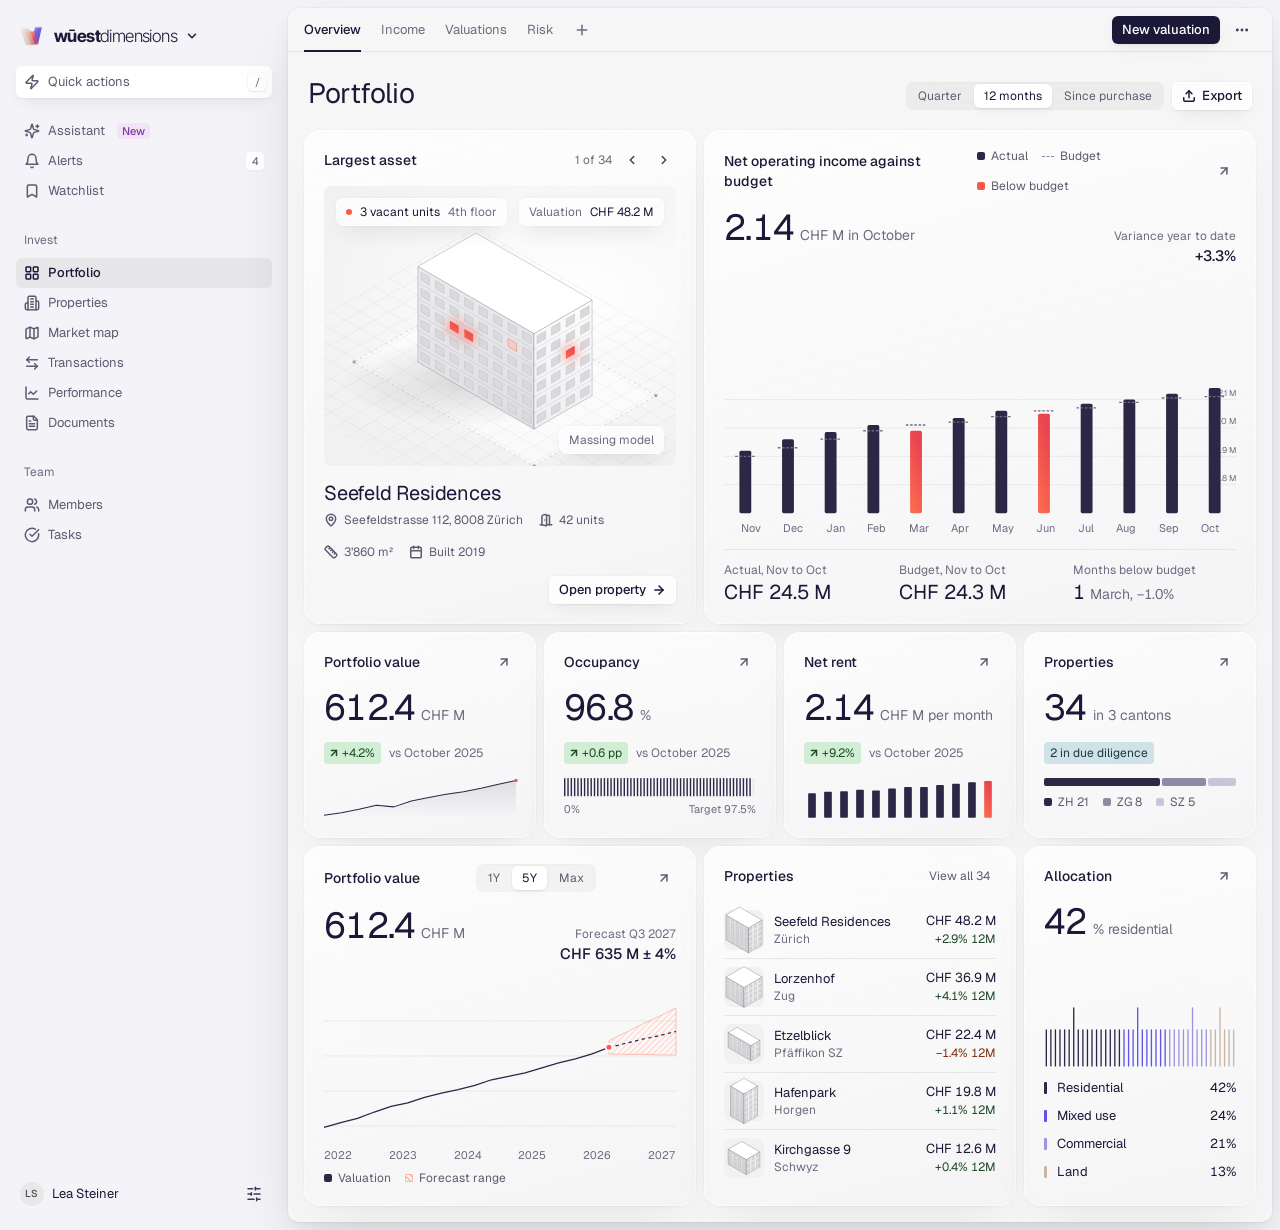
==== commit c4094de7: "App: restore the changes from 06:11 and 06:24 that the previous push overwrote The chart hover commi" ====
--- a/app/index.html
+++ b/app/index.html
@@ -32,7 +32,7 @@
 <div id="dc-root"></div>
 <template id="dc-tpl">
 
-<svg width="0" height="0" aria-hidden="true" style="position:absolute;width:0;height:0;overflow:hidden"><defs><linearGradient id="kcSig" x1="0" y1="1" x2="0.35" y2="0"><stop offset="0" stop-color="#FF6E4E"></stop><stop offset="1" stop-color="#E8444F"></stop></linearGradient></defs></svg><div class="kc-app"><aside class="k-sidebar"><button class="k-ws" type="button" aria-label="Wüest Dimensions workspace"><span class="k-ws-tile kc-wd-mark"><span role="img" aria-label="Wüest Dimensions" style="position:relative;display:block;width:28px;height:28px"><span style="position:absolute;display:block;left:17.32px;top:4.67px;width:7.00px;height:17.33px;border-radius:0.30px;transform:skewX(-13deg);transform-origin:0 0;background:linear-gradient(115deg, rgba(255,255,255,0.26) 0%, rgba(255,255,255,0) 40%), linear-gradient(165deg, rgba(97,82,232,0.89), rgba(60,51,160,0.82));backdrop-filter:blur(1.2px) saturate(1.5) brightness(1.05);-webkit-backdrop-filter:blur(1.2px) saturate(1.5) brightness(1.05);box-shadow:inset 0 0.5px 0 rgba(255,255,255,0.30), 0 4.5px 11.2px -3.9px rgba(27,24,56,0.12)"></span><span style="position:absolute;display:block;left:8.05px;top:8.67px;width:7.66px;height:13.33px;border-radius:0.30px;transform:skewX(19deg);transform-origin:0 0;background:linear-gradient(115deg, rgba(255,255,255,0.26) 0%, rgba(255,255,255,0) 40%), linear-gradient(165deg, rgba(255,100,80,0.75), rgba(217,57,47,0.64));backdrop-filter:blur(1.2px) saturate(1.5) brightness(1.05);-webkit-backdrop-filter:blur(1.2px) saturate(1.5) brightness(1.05);box-shadow:inset 0 0.5px 0 rgba(255,255,255,0.30), 0 1.3px 3.4px -1.2px rgba(27,24,56,0.12)"></span><span style="position:absolute;display:block;left:3.68px;top:6.00px;width:8.67px;height:17.33px;border-radius:0.30px;transform:skewX(19deg);transform-origin:0 0;background:linear-gradient(115deg, rgba(255,255,255,0.26) 0%, rgba(255,255,255,0) 40%), linear-gradient(165deg, rgba(227,212,197,0.72), rgba(180,156,134,0.54));backdrop-filter:blur(1.2px) saturate(1.5) brightness(1.05);-webkit-backdrop-filter:blur(1.2px) saturate(1.5) brightness(1.05);box-shadow:inset 0 0.5px 0 rgba(255,255,255,0.30), 0 1.3px 3.4px -1.2px rgba(27,24,56,0.12)"></span></span></span><span class="k-ws-name kc-wd-word"><b>wūest</b>dimensions</span><svg width="14" height="14" viewBox="0 0 24 24" fill="none" stroke="currentColor" stroke-width="2.57" stroke-linecap="round" stroke-linejoin="round" aria-hidden="true"><path d="m6 9 6 6 6-6"/></svg></button><button class="k-quick" type="button" style="border:0;font:inherit;width:100%"><svg width="16" height="16" viewBox="0 0 24 24" fill="none" stroke="currentColor" stroke-width="2.25" stroke-linecap="round" stroke-linejoin="round" aria-hidden="true"><path d="M4 14a1 1 0 0 1-.78-1.63l9.9-10.2a.5.5 0 0 1 .86.46l-1.92 6.02A1 1 0 0 0 13 10h7a1 1 0 0 1 .78 1.63l-9.9 10.2a.5.5 0 0 1-.86-.46l1.92-6.02A1 1 0 0 0 11 14z"/></svg><span>Quick actions</span><span class="k-kbd">/</span></button><nav class="k-nav" aria-label="Shortcuts"><a class="k-nav-item" href="#"><svg width="16" height="16" viewBox="0 0 24 24" fill="none" stroke="currentColor" stroke-width="2.25" stroke-linecap="round" stroke-linejoin="round" aria-hidden="true"><path d="M9.937 15.5A2 2 0 0 0 8.5 14.063l-6.135-1.582a.5.5 0 0 1 0-.962L8.5 9.936A2 2 0 0 0 9.937 8.5l1.582-6.135a.5.5 0 0 1 .963 0L14.063 8.5A2 2 0 0 0 15.5 9.937l6.135 1.581a.5.5 0 0 1 0 .964L15.5 14.063a2 2 0 0 0-1.437 1.437l-1.582 6.135a.5.5 0 0 1-.963 0z"/> <path d="M20 3v4"/> <path d="M22 5h-4"/> <path d="M4 17v2"/> <path d="M5 18H3"/></svg><span>Assistant</span><span class="k-badge-new">New</span></a><a class="k-nav-item" href="#"><svg width="16" height="16" viewBox="0 0 24 24" fill="none" stroke="currentColor" stroke-width="2.25" stroke-linecap="round" stroke-linejoin="round" aria-hidden="true"><path d="M6 8a6 6 0 0 1 12 0c0 7 3 9 3 9H3s3-2 3-9"/> <path d="M10.3 21a1.94 1.94 0 0 0 3.4 0"/></svg><span>Alerts</span><span class="k-count">4</span></a><a class="k-nav-item" href="#"><svg width="16" height="16" viewBox="0 0 24 24" fill="none" stroke="currentColor" stroke-width="2.25" stroke-linecap="round" stroke-linejoin="round" aria-hidden="true"><path d="m19 21-7-4-7 4V5a2 2 0 0 1 2-2h10a2 2 0 0 1 2 2v16z"/></svg><span>Watchlist</span></a></nav><div class="k-section-label">Invest</div><nav class="k-nav" aria-label="Invest"><a class="k-nav-item" href="#" aria-current="page"><svg width="16" height="16" viewBox="0 0 24 24" fill="none" stroke="currentColor" stroke-width="2.25" stroke-linecap="round" stroke-linejoin="round" aria-hidden="true"><rect width="7" height="7" x="3" y="3" rx="1"/> <rect width="7" height="7" x="14" y="3" rx="1"/> <rect width="7" height="7" x="14" y="14" rx="1"/> <rect width="7" height="7" x="3" y="14" rx="1"/></svg><span>Portfolio</span></a><a class="k-nav-item" href="#"><svg width="16" height="16" viewBox="0 0 24 24" fill="none" stroke="currentColor" stroke-width="2.25" stroke-linecap="round" stroke-linejoin="round" aria-hidden="true"><path d="M6 22V4a2 2 0 0 1 2-2h8a2 2 0 0 1 2 2v18Z"/> <path d="M6 12H4a2 2 0 0 0-2 2v6a2 2 0 0 0 2 2h2"/> <path d="M18 9h2a2 2 0 0 1 2 2v9a2 2 0 0 1-2 2h-2"/> <path d="M10 6h4"/> <path d="M10 10h4"/> <path d="M10 14h4"/> <path d="M10 18h4"/></svg><span>Properties</span></a><a class="k-nav-item" href="#"><svg width="16" height="16" viewBox="0 0 24 24" fill="none" stroke="currentColor" stroke-width="2.25" stroke-linecap="round" stroke-linejoin="round" aria-hidden="true"><path d="M14.106 5.553a2 2 0 0 0 1.788 0l3.659-1.83A1 1 0 0 1 21 4.619v12.764a1 1 0 0 1-.553.894l-4.553 2.277a2 2 0 0 1-1.788 0l-4.212-2.106a2 2 0 0 0-1.788 0l-3.659 1.83A1 1 0 0 1 3 19.381V6.618a1 1 0 0 1 .553-.894l4.553-2.277a2 2 0 0 1 1.788 0z"/> <path d="M15 5.764v15"/> <path d="M9 3.236v15"/></svg><span>Market map</span></a><a class="k-nav-item" href="#"><svg width="16" height="16" viewBox="0 0 24 24" fill="none" stroke="currentColor" stroke-width="2.25" stroke-linecap="round" stroke-linejoin="round" aria-hidden="true"><path d="M8 3 4 7l4 4"/> <path d="M4 7h16"/> <path d="m16 21 4-4-4-4"/> <path d="M20 17H4"/></svg><span>Transactions</span></a><a class="k-nav-item" href="#"><svg width="16" height="16" viewBox="0 0 24 24" fill="none" stroke="currentColor" stroke-width="2.25" stroke-linecap="round" stroke-linejoin="round" aria-hidden="true"><path d="M3 3v16a2 2 0 0 0 2 2h16"/> <path d="m19 9-5 5-4-4-3 3"/></svg><span>Performance</span></a><a class="k-nav-item" href="#"><svg width="16" height="16" viewBox="0 0 24 24" fill="none" stroke="currentColor" stroke-width="2.25" stroke-linecap="round" stroke-linejoin="round" aria-hidden="true"><path d="M15 2H6a2 2 0 0 0-2 2v16a2 2 0 0 0 2 2h12a2 2 0 0 0 2-2V7Z"/> <path d="M14 2v4a2 2 0 0 0 2 2h4"/> <path d="M10 9H8"/> <path d="M16 13H8"/> <path d="M16 17H8"/></svg><span>Documents</span></a></nav><div class="k-section-label">Team</div><nav class="k-nav" aria-label="Team"><a class="k-nav-item" href="#"><svg width="16" height="16" viewBox="0 0 24 24" fill="none" stroke="currentColor" stroke-width="2.25" stroke-linecap="round" stroke-linejoin="round" aria-hidden="true"><path d="M16 21v-2a4 4 0 0 0-4-4H6a4 4 0 0 0-4 4v2"/> <circle cx="9" cy="7" r="4"/> <path d="M22 21v-2a4 4 0 0 0-3-3.87"/> <path d="M16 3.13a4 4 0 0 1 0 7.75"/></svg><span>Members</span></a><a class="k-nav-item" href="#"><svg width="16" height="16" viewBox="0 0 24 24" fill="none" stroke="currentColor" stroke-width="2.25" stroke-linecap="round" stroke-linejoin="round" aria-hidden="true"><path d="M21.801 10A10 10 0 1 1 17 3.335"/> <path d="m9 11 3 3L22 4"/></svg><span>Tasks</span></a></nav><div class="k-user"><span class="k-avatar">LS</span><span>Lea Steiner</span><button class="k-iconbtn" type="button" aria-label="Preferences"><svg width="16" height="16" viewBox="0 0 24 24" fill="none" stroke="currentColor" stroke-width="2.25" stroke-linecap="round" stroke-linejoin="round" aria-hidden="true"><line x1="21" x2="14" y1="4" y2="4"/> <line x1="10" x2="3" y1="4" y2="4"/> <line x1="21" x2="12" y1="12" y2="12"/> <line x1="8" x2="3" y1="12" y2="12"/> <line x1="21" x2="16" y1="20" y2="20"/> <line x1="12" x2="3" y1="20" y2="20"/> <line x1="14" x2="14" y1="2" y2="6"/> <line x1="8" x2="8" y1="10" y2="14"/> <line x1="16" x2="16" y1="18" y2="22"/></svg></button></div></aside><main class="kc-main">
+<svg width="0" height="0" aria-hidden="true" style="position:absolute;width:0;height:0;overflow:hidden"><defs><linearGradient id="kcSig" x1="0" y1="1" x2="0.35" y2="0"><stop offset="0" stop-color="#FF6E4E"></stop><stop offset="1" stop-color="#E8444F"></stop></linearGradient></defs></svg><div class="kc-app"><aside class="k-sidebar"><button class="k-ws" type="button" aria-label="Wüest Dimensions workspace"><span class="k-ws-tile kc-wd-mark"><span role="img" aria-label="Wüest Dimensions" style="position:relative;display:block;width:28px;height:28px"><span style="position:absolute;display:block;left:17.32px;top:4.67px;width:7.00px;height:17.33px;border-radius:0.30px;transform:skewX(-13deg);transform-origin:0 0;background:linear-gradient(115deg, rgba(255,255,255,0.26) 0%, rgba(255,255,255,0) 40%), linear-gradient(165deg, rgba(97,82,232,0.89), rgba(60,51,160,0.82));backdrop-filter:blur(1.2px) saturate(1.5) brightness(1.05);-webkit-backdrop-filter:blur(1.2px) saturate(1.5) brightness(1.05);box-shadow:inset 0 0.5px 0 rgba(255,255,255,0.30), 0 4.5px 11.2px -3.9px rgba(27,24,56,0.12)"></span><span style="position:absolute;display:block;left:8.05px;top:8.67px;width:7.66px;height:13.33px;border-radius:0.30px;transform:skewX(19deg);transform-origin:0 0;background:linear-gradient(115deg, rgba(255,255,255,0.26) 0%, rgba(255,255,255,0) 40%), linear-gradient(165deg, rgba(255,100,80,0.75), rgba(217,57,47,0.64));backdrop-filter:blur(1.2px) saturate(1.5) brightness(1.05);-webkit-backdrop-filter:blur(1.2px) saturate(1.5) brightness(1.05);box-shadow:inset 0 0.5px 0 rgba(255,255,255,0.30), 0 1.3px 3.4px -1.2px rgba(27,24,56,0.12)"></span><span style="position:absolute;display:block;left:2.02px;top:6.00px;width:8.67px;height:17.33px;border-radius:0.30px;transform:skewX(19deg);transform-origin:0 0;background:linear-gradient(115deg, rgba(255,255,255,0.26) 0%, rgba(255,255,255,0) 40%), linear-gradient(165deg, rgba(227,212,197,0.72), rgba(180,156,134,0.54));backdrop-filter:blur(1.2px) saturate(1.5) brightness(1.05);-webkit-backdrop-filter:blur(1.2px) saturate(1.5) brightness(1.05);box-shadow:inset 0 0.5px 0 rgba(255,255,255,0.30), 0 1.3px 3.4px -1.2px rgba(27,24,56,0.12)"></span></span></span><span class="k-ws-name kc-wd-word"><b>wūest</b>dimensions</span><svg width="14" height="14" viewBox="0 0 24 24" fill="none" stroke="currentColor" stroke-width="2.57" stroke-linecap="round" stroke-linejoin="round" aria-hidden="true"><path d="m6 9 6 6 6-6"/></svg></button><button class="k-quick" type="button" style="border:0;font:inherit;width:100%"><svg width="16" height="16" viewBox="0 0 24 24" fill="none" stroke="currentColor" stroke-width="2.25" stroke-linecap="round" stroke-linejoin="round" aria-hidden="true"><path d="M4 14a1 1 0 0 1-.78-1.63l9.9-10.2a.5.5 0 0 1 .86.46l-1.92 6.02A1 1 0 0 0 13 10h7a1 1 0 0 1 .78 1.63l-9.9 10.2a.5.5 0 0 1-.86-.46l1.92-6.02A1 1 0 0 0 11 14z"/></svg><span>Quick actions</span><span class="k-kbd">/</span></button><nav class="k-nav" aria-label="Shortcuts"><a class="k-nav-item" href="#"><svg width="16" height="16" viewBox="0 0 24 24" fill="none" stroke="currentColor" stroke-width="2.25" stroke-linecap="round" stroke-linejoin="round" aria-hidden="true"><path d="M9.937 15.5A2 2 0 0 0 8.5 14.063l-6.135-1.582a.5.5 0 0 1 0-.962L8.5 9.936A2 2 0 0 0 9.937 8.5l1.582-6.135a.5.5 0 0 1 .963 0L14.063 8.5A2 2 0 0 0 15.5 9.937l6.135 1.581a.5.5 0 0 1 0 .964L15.5 14.063a2 2 0 0 0-1.437 1.437l-1.582 6.135a.5.5 0 0 1-.963 0z"/> <path d="M20 3v4"/> <path d="M22 5h-4"/> <path d="M4 17v2"/> <path d="M5 18H3"/></svg><span>Assistant</span><span class="k-badge-new">New</span></a><a class="k-nav-item" href="#"><svg width="16" height="16" viewBox="0 0 24 24" fill="none" stroke="currentColor" stroke-width="2.25" stroke-linecap="round" stroke-linejoin="round" aria-hidden="true"><path d="M6 8a6 6 0 0 1 12 0c0 7 3 9 3 9H3s3-2 3-9"/> <path d="M10.3 21a1.94 1.94 0 0 0 3.4 0"/></svg><span>Alerts</span><span class="k-count">4</span></a><a class="k-nav-item" href="#"><svg width="16" height="16" viewBox="0 0 24 24" fill="none" stroke="currentColor" stroke-width="2.25" stroke-linecap="round" stroke-linejoin="round" aria-hidden="true"><path d="m19 21-7-4-7 4V5a2 2 0 0 1 2-2h10a2 2 0 0 1 2 2v16z"/></svg><span>Watchlist</span></a></nav><div class="k-section-label">Invest</div><nav class="k-nav" aria-label="Invest"><a class="k-nav-item" href="#" aria-current="page"><svg width="16" height="16" viewBox="0 0 24 24" fill="none" stroke="currentColor" stroke-width="2.25" stroke-linecap="round" stroke-linejoin="round" aria-hidden="true"><rect width="7" height="7" x="3" y="3" rx="1"/> <rect width="7" height="7" x="14" y="3" rx="1"/> <rect width="7" height="7" x="14" y="14" rx="1"/> <rect width="7" height="7" x="3" y="14" rx="1"/></svg><span>Portfolio</span></a><a class="k-nav-item" href="#"><svg width="16" height="16" viewBox="0 0 24 24" fill="none" stroke="currentColor" stroke-width="2.25" stroke-linecap="round" stroke-linejoin="round" aria-hidden="true"><path d="M6 22V4a2 2 0 0 1 2-2h8a2 2 0 0 1 2 2v18Z"/> <path d="M6 12H4a2 2 0 0 0-2 2v6a2 2 0 0 0 2 2h2"/> <path d="M18 9h2a2 2 0 0 1 2 2v9a2 2 0 0 1-2 2h-2"/> <path d="M10 6h4"/> <path d="M10 10h4"/> <path d="M10 14h4"/> <path d="M10 18h4"/></svg><span>Properties</span></a><a class="k-nav-item" href="#"><svg width="16" height="16" viewBox="0 0 24 24" fill="none" stroke="currentColor" stroke-width="2.25" stroke-linecap="round" stroke-linejoin="round" aria-hidden="true"><path d="M14.106 5.553a2 2 0 0 0 1.788 0l3.659-1.83A1 1 0 0 1 21 4.619v12.764a1 1 0 0 1-.553.894l-4.553 2.277a2 2 0 0 1-1.788 0l-4.212-2.106a2 2 0 0 0-1.788 0l-3.659 1.83A1 1 0 0 1 3 19.381V6.618a1 1 0 0 1 .553-.894l4.553-2.277a2 2 0 0 1 1.788 0z"/> <path d="M15 5.764v15"/> <path d="M9 3.236v15"/></svg><span>Market map</span></a><a class="k-nav-item" href="#"><svg width="16" height="16" viewBox="0 0 24 24" fill="none" stroke="currentColor" stroke-width="2.25" stroke-linecap="round" stroke-linejoin="round" aria-hidden="true"><path d="M8 3 4 7l4 4"/> <path d="M4 7h16"/> <path d="m16 21 4-4-4-4"/> <path d="M20 17H4"/></svg><span>Transactions</span></a><a class="k-nav-item" href="#"><svg width="16" height="16" viewBox="0 0 24 24" fill="none" stroke="currentColor" stroke-width="2.25" stroke-linecap="round" stroke-linejoin="round" aria-hidden="true"><path d="M3 3v16a2 2 0 0 0 2 2h16"/> <path d="m19 9-5 5-4-4-3 3"/></svg><span>Performance</span></a><a class="k-nav-item" href="#"><svg width="16" height="16" viewBox="0 0 24 24" fill="none" stroke="currentColor" stroke-width="2.25" stroke-linecap="round" stroke-linejoin="round" aria-hidden="true"><path d="M15 2H6a2 2 0 0 0-2 2v16a2 2 0 0 0 2 2h12a2 2 0 0 0 2-2V7Z"/> <path d="M14 2v4a2 2 0 0 0 2 2h4"/> <path d="M10 9H8"/> <path d="M16 13H8"/> <path d="M16 17H8"/></svg><span>Documents</span></a></nav><div class="k-section-label">Team</div><nav class="k-nav" aria-label="Team"><a class="k-nav-item" href="#"><svg width="16" height="16" viewBox="0 0 24 24" fill="none" stroke="currentColor" stroke-width="2.25" stroke-linecap="round" stroke-linejoin="round" aria-hidden="true"><path d="M16 21v-2a4 4 0 0 0-4-4H6a4 4 0 0 0-4 4v2"/> <circle cx="9" cy="7" r="4"/> <path d="M22 21v-2a4 4 0 0 0-3-3.87"/> <path d="M16 3.13a4 4 0 0 1 0 7.75"/></svg><span>Members</span></a><a class="k-nav-item" href="#"><svg width="16" height="16" viewBox="0 0 24 24" fill="none" stroke="currentColor" stroke-width="2.25" stroke-linecap="round" stroke-linejoin="round" aria-hidden="true"><path d="M21.801 10A10 10 0 1 1 17 3.335"/> <path d="m9 11 3 3L22 4"/></svg><span>Tasks</span></a></nav><div class="k-user"><span class="k-avatar">LS</span><span>Lea Steiner</span><button class="k-iconbtn" type="button" aria-label="Preferences"><svg width="16" height="16" viewBox="0 0 24 24" fill="none" stroke="currentColor" stroke-width="2.25" stroke-linecap="round" stroke-linejoin="round" aria-hidden="true"><line x1="21" x2="14" y1="4" y2="4"/> <line x1="10" x2="3" y1="4" y2="4"/> <line x1="21" x2="12" y1="12" y2="12"/> <line x1="8" x2="3" y1="12" y2="12"/> <line x1="21" x2="16" y1="20" y2="20"/> <line x1="12" x2="3" y1="20" y2="20"/> <line x1="14" x2="14" y1="2" y2="6"/> <line x1="8" x2="8" y1="10" y2="14"/> <line x1="16" x2="16" y1="18" y2="22"/></svg></button></div></aside><main class="kc-main">
 <div class="k-tabbar"><div class="k-tabs" role="tablist"><button class="k-tab" type="button" role="tab" aria-selected="true">Overview</button><button class="k-tab" type="button" role="tab" aria-selected="false">Income</button><button class="k-tab" type="button" role="tab" aria-selected="false">Valuations</button><button class="k-tab" type="button" role="tab" aria-selected="false">Risk</button><button class="k-tab" type="button" aria-label="New view" style="color:var(--ink-muted)"><svg width="16" height="16" viewBox="0 0 24 24" fill="none" stroke="currentColor" stroke-width="2.25" stroke-linecap="round" stroke-linejoin="round" aria-hidden="true"><path d="M5 12h14"/> <path d="M12 5v14"/></svg></button></div><div class="k-tabbar-actions"><button class="k-btn k-btn--primary" type="button">New valuation</button><button class="k-iconbtn" type="button" aria-label="More"><svg width="16" height="16" viewBox="0 0 24 24" fill="none" stroke="currentColor" stroke-width="2.25" stroke-linecap="round" stroke-linejoin="round" aria-hidden="true"><circle cx="12" cy="12" r="1"/> <circle cx="19" cy="12" r="1"/> <circle cx="5" cy="12" r="1"/></svg></button></div></div>
 <div class="kc-body"><div class="kc-head"><div><h1 class="kc-title">Portfolio</h1></div>
 <div class="kc-head-actions"><div class="kc-seg" role="group" aria-label="Period"><button type="button" aria-pressed="false">Quarter</button><button type="button" aria-pressed="true">12 months</button><button type="button" aria-pressed="false">Since purchase</button></div>
--- a/app/ds/tokens.css
+++ b/app/ds/tokens.css
@@ -1,6 +1,6 @@
 /* Karta — generated from tokens.json */
 :root, [data-theme="light"] {
-  --shell: #f0f0f2;
+  --shell: #f4f3f7;
   --surface: #f6f6f6;
   --surface-band: #f1f1f1;
   --surface-raised: #ffffff;
@@ -10,14 +10,14 @@
   --fill-pressed: #e4e4e6;
   --line: #e6e6e8;
   --line-strong: #d4d4d8;
-  --ink: #141416;
-  --ink-secondary: #3a3a3e;
-  --ink-tertiary: #5b5a60;
-  --ink-muted: #6b6b70;
+  --ink: #1b1838;
+  --ink-secondary: #3e3b57;
+  --ink-tertiary: #5e5a70;
+  --ink-muted: #6e6a80;
   --ink-placeholder: #8e8e93;
   --ink-faint: #a2a1a4;
-  --inverse: #1e1e20;
-  --inverse-hover: #2c2c2f;
+  --inverse: #1b1838;
+  --inverse-hover: #2a2650;
   --on-inverse: #ffffff;
   --on-inverse-muted: #b8b8bc;
   --positive-bg: #d1eed5;
@@ -32,16 +32,16 @@
   --accent-ink: #7b3aa0;
   --negative-bg: #f6e0d3;
   --negative-ink: #7a3413;
-  --focus-ring: #141416;
+  --focus-ring: #1b1838;
   --viz-line: var(--ink);
   --viz-track: #cacacd;
   --viz-grid: #e6e6e8;
-  --viz-cat-1: #3a3a3e;
-  --viz-cat-2: #3f7488;
+  --viz-cat-1: #2a2747;
+  --viz-cat-2: #6152e8;
   --viz-cat-3: #4d8a57;
-  --viz-cat-4: #8a5aa6;
+  --viz-cat-4: #9c94e3;
   --viz-cat-5: #c26a3d;
-  --viz-cat-6: #b08a2e;
+  --viz-cat-6: #c9b5a4;
   --viz-seq-1: #e6f0f3;
   --viz-seq-2: #cfe2e8;
   --viz-seq-3: #a9c9d4;
@@ -71,7 +71,7 @@
   --shadow-halo: 0 0 0 1px rgba(20, 20, 22, 0.10), 0 0 0 7px rgba(20, 20, 22, 0.05), 0 0 0 8px rgba(255, 255, 255, 0.60), 0 16px 40px rgba(20, 20, 22, 0.12);
   --shadow-inverse: inset 0 1px 0 rgba(255, 255, 255, 0.14), 0 0 0 1px rgba(255, 255, 255, 0.90), 0 1px 3px rgba(20, 20, 22, 0.25);
   --shadow-bulkbar: 0 0 0 1px rgba(255, 255, 255, 0.90), 0 8px 24px rgba(20, 20, 22, 0.18);
-  --shadow-focus: 0 0 0 2px #ffffff, 0 0 0 4px #141416;
+  --shadow-focus: 0 0 0 2px #ffffff, 0 0 0 4px #1b1838;
 }
 :root {
   --space-2: 2px;
@@ -116,6 +116,38 @@
   --z-bulkbar: 30;
   --z-menu: 40;
   --z-hovercard: 50;
+  --signal: #fa5848;
+  --signal-ink: #ae3328;
+  --signal-300: #ffb3a5;
+  --signal-400: #ff8d73;
+  --signal-soft: #fee3df;
+  --signal-glow: rgba(250, 88, 72, 0.28);
+  --brand-navy: #1b1838;
+  --brand-indigo: #6152e8;
+  --brand-indigo-deep: #3c33a0;
+  --brand-coral: #ff6450;
+  --brand-red: #d9392f;
+  --brand-frost: #f3eae1;
+  --brand-sand: #c9b5a4;
+  --brand-lavender: #b9b3ec;
+  --scene: #0f0d26;
+  --scene-raised: #1a1736;
+  --scene-line: rgba(255, 255, 255, 0.09);
+  --on-scene: #f3f3f4;
+  --on-scene-muted: #cbcad3;
+  --glass-panel-top: rgba(255, 255, 255, 0.74);
+  --glass-panel-bottom: rgba(243, 243, 246, 0.58);
+  --glass-card: rgba(255, 255, 255, 0.70);
+  --glass-dark: rgba(26, 23, 54, 0.72);
+  --bar: #2a2747;
+  --bar-2: #8d8aa3;
+  --bar-3: #c8c5d6;
+  --track: #e8e6ef;
+  --radius-overlay: 14px;
+  --shadow-card: inset 0 0.5px 0 #ffffff, inset 0 0 0 0.5px rgba(255, 255, 255, 0.9), 0 0 0 0.5px rgba(20, 20, 22, 0.045), 0 2px 6px rgba(20, 22, 30, 0.025), 0 20px 48px -20px rgba(20, 22, 30, 0.09);
+  --shadow-glass: inset 0 0.5px 0 #ffffff, inset 0 0 0 0.5px rgba(255, 255, 255, 0.95), 0 0 0 0.5px rgba(20, 20, 22, 0.045), 0 4px 12px -4px rgba(20, 22, 30, 0.06), 0 24px 56px -20px rgba(20, 22, 30, 0.20);
+  --shadow-control-glass: inset 0 0.5px 0 #ffffff, inset 0 0 0 0.5px rgba(255, 255, 255, 0.9), 0 0 0 0.5px rgba(20, 20, 22, 0.045), 0 1px 3px rgba(20, 20, 22, 0.05), 0 6px 18px -6px rgba(20, 20, 22, 0.10);
+  --shadow-scene-card: inset 0 0.5px 0 rgba(255, 255, 255, 0.14), inset 0 0 0 0.5px rgba(255, 255, 255, 0.08), 0 16px 40px -18px rgba(0, 0, 0, 0.7);
   --font-sans: Geist, "Helvetica Neue", Helvetica, Arial, sans-serif;
 }
 .figure-lg { font-family: var(--font-sans); font-size: 32px; line-height: 36px; font-weight: 400; letter-spacing: -0.02em; }
@@ -128,3 +160,7 @@
 .body-medium { font-family: var(--font-sans); font-size: 13px; line-height: 20px; font-weight: 500; }
 .caption { font-family: var(--font-sans); font-size: 12px; line-height: 16px; font-weight: 400; }
 .column-header { font-family: var(--font-sans); font-size: 11px; line-height: 16px; font-weight: 500; letter-spacing: 0.04em; }
+.figure-xl { font-family: var(--font-sans); font-size: 48px; line-height: 52px; font-weight: 400; letter-spacing: -0.03em; }
+.figure-card { font-family: var(--font-sans); font-size: 36px; line-height: 40px; font-weight: 400; letter-spacing: -0.02em; }
+.page-title { font-family: var(--font-sans); font-size: 28px; line-height: 34px; font-weight: 400; letter-spacing: -0.01em; }
+.display { font-family: var(--font-sans); font-size: 32px; line-height: 36px; font-weight: 400; letter-spacing: -0.02em; }
--- a/app/ds/bundle.css
+++ b/app/ds/bundle.css
@@ -174,3 +174,157 @@
 .k-legend-scale { display: flex; justify-content: space-between; font-size: 11px; line-height: 14px; color: var(--ink-muted); font-variant-numeric: tabular-nums; }
 .k-series { display: inline-flex; align-items: center; gap: var(--space-6); font-size: 12px; line-height: 16px; color: var(--ink-tertiary); }
 .k-series i { width: 8px; height: 8px; border-radius: 2px; display: inline-block; }
+
+/* ===================================================================================
+   Concept layer (Nov 2026): Wüest Dimensions palette, glass surfaces, the dark scene
+   and flow components, taken from the Karta screen concepts. Values fall back to the
+   concept hex when a token is not compiled yet.
+   =================================================================================== */
+
+/* ---------- refined base controls ---------- */
+.k-btn--primary { box-shadow: 0 1px 3px rgba(20, 20, 22, 0.05), 0 6px 18px -6px rgba(20, 20, 22, 0.10); }
+.k-btn--secondary { background: rgba(255, 255, 255, 0.72); -webkit-backdrop-filter: blur(16px) saturate(1.3); backdrop-filter: blur(16px) saturate(1.3); box-shadow: var(--shadow-control-glass, inset 0 0.5px 0 #ffffff, inset 0 0 0 0.5px rgba(255, 255, 255, 0.9), 0 0 0 0.5px rgba(20, 20, 22, 0.045), 0 1px 3px rgba(20, 20, 22, 0.05), 0 6px 18px -6px rgba(20, 20, 22, 0.10)); }
+.k-btn--secondary:hover { background: rgba(255, 255, 255, 0.92); }
+.k-btn--signal { background: var(--signal, #FA5848); color: #ffffff; box-shadow: inset 0 0.5px 0 rgba(255, 255, 255, 0.28), 0 1px 2px rgba(174, 51, 40, 0.22), 0 6px 16px -8px rgba(250, 88, 72, 0.55); }
+.k-check:checked, .k-check:indeterminate { background-color: var(--signal, #FA5848); border-color: var(--signal, #FA5848); box-shadow: inset 0 0.5px 0 rgba(255, 255, 255, 0.3), 0 1px 2px rgba(174, 51, 40, 0.22), 0 3px 8px -3px rgba(250, 88, 72, 0.45); }
+.k-th { background: rgba(20, 20, 22, 0.03); border-bottom: 0; box-shadow: inset 0 -0.5px 0 rgba(20, 20, 22, 0.08); }
+.k-row:hover::before { background: rgba(20, 20, 22, 0.04); }
+.k-row[aria-selected="true"]::before { inset: var(--space-4); border-radius: var(--radius-md); background: #ffffff; box-shadow: 0 0 0 0.5px rgba(20, 20, 22, 0.04), 0 1px 3px rgba(20, 20, 22, 0.05), 0 6px 16px -6px rgba(20, 20, 22, 0.09); }
+
+/* ---------- ChartCard: glass card on the panel ---------- */
+.c-card { position: relative; background: linear-gradient(165deg, var(--glass-panel-top, rgba(255, 255, 255, 0.74)), var(--glass-panel-bottom, rgba(243, 243, 246, 0.58))); -webkit-backdrop-filter: blur(28px) saturate(1.3); backdrop-filter: blur(28px) saturate(1.3); border-radius: var(--radius-2xl, 16px); box-shadow: var(--shadow-card, inset 0 0.5px 0 #ffffff, inset 0 0 0 0.5px rgba(255, 255, 255, 0.9), 0 0 0 0.5px rgba(20, 20, 22, 0.045), 0 2px 6px rgba(20, 22, 30, 0.025), 0 20px 48px -20px rgba(20, 22, 30, 0.09)); padding: 18px 20px 20px; display: flex; flex-direction: column; gap: 14px; min-width: 0; box-sizing: border-box; font-family: var(--font-sans); color: var(--ink); }
+.c-head { display: flex; align-items: center; gap: 8px; min-height: 24px; }
+.c-title { margin: 0; font-size: 14px; line-height: 20px; font-weight: 500; color: var(--ink); }
+.c-hint { font-size: 12px; line-height: 16px; color: var(--ink-muted); }
+.c-head + .c-hint { margin-top: -10px; }
+.c-push { margin-left: auto; }
+.c-go { display: inline-grid; place-items: center; width: 24px; height: 24px; border-radius: 6px; color: var(--ink-tertiary); text-decoration: none; flex: none; }
+.c-go:hover { background: var(--fill-hover-raised); color: var(--ink); }
+.c-fig { display: flex; align-items: baseline; gap: 6px; font-variant-numeric: tabular-nums; }
+.c-num { font-size: 36px; line-height: 40px; font-weight: 400; letter-spacing: -0.02em; }
+.c-num--lg { font-size: 48px; line-height: 52px; letter-spacing: -0.03em; }
+.c-num--sm { font-size: 28px; line-height: 32px; }
+.c-unit { font-size: 14px; line-height: 20px; color: var(--ink-muted); }
+.c-aside { margin-left: auto; display: flex; flex-direction: column; align-items: flex-end; gap: 2px; }
+.c-aside small, .c-stat small { font-size: 12px; line-height: 16px; color: var(--ink-muted); }
+.c-aside b, .c-stat b { font-size: 15px; line-height: 20px; font-weight: 500; font-variant-numeric: tabular-nums; }
+.c-sub { display: grid; grid-template-columns: repeat(2, minmax(0, 1fr)); gap: 12px; border-top: 1px solid var(--line); padding-top: 12px; }
+.c-sub--3 { grid-template-columns: repeat(3, minmax(0, 1fr)); }
+.c-stat { display: flex; flex-direction: column; gap: 2px; }
+.c-stat b.lg { font-size: 20px; line-height: 24px; font-weight: 400; }
+.c-legend { display: flex; align-items: center; gap: 14px; flex-wrap: wrap; font-size: 12px; line-height: 16px; color: var(--ink-tertiary); }
+.c-legend i { display: inline-block; width: 8px; height: 8px; border-radius: 2px; margin-right: 6px; }
+.c-legend i.line { width: 12px; height: 0; border-top: 1.5px dashed var(--bar-2, #8D8AA3); border-radius: 0; vertical-align: 3px; }
+.c-axis { display: flex; justify-content: space-between; font-size: 11px; line-height: 14px; color: var(--ink-muted); font-variant-numeric: tabular-nums; }
+.c-bars { display: flex; align-items: flex-end; gap: 10px; height: 120px; }
+.c-bars > span { flex: 1; border-radius: 3px 3px 1px 1px; background: var(--bar, #2A2747); }
+.c-bars > span.is-signal { background: linear-gradient(180deg, var(--signal, #FA5848), #E5486A); }
+.c-tooltip { position: absolute; transform: translate(-50%, -100%); background: var(--inverse); color: var(--on-inverse); font-size: 12px; line-height: 16px; padding: 6px 10px; border-radius: 6px; white-space: nowrap; font-variant-numeric: tabular-nums; box-shadow: var(--shadow-inverse); }
+
+/* ---------- SegmentedControl ---------- */
+.kc-seg { display: inline-flex; padding: 2px; gap: 2px; border-radius: 8px; background: rgba(20, 20, 22, 0.04); -webkit-backdrop-filter: blur(16px) saturate(1.3); backdrop-filter: blur(16px) saturate(1.3); box-shadow: inset 0 0.5px 1.5px rgba(20, 20, 22, 0.05); }
+.kc-seg button { font: inherit; font-size: 12px; line-height: 16px; height: 24px; padding: 0 10px; border: 0; border-radius: 6px; background: transparent; color: var(--ink-tertiary); cursor: pointer; transition: background-color 120ms ease-out, color 120ms ease-out; }
+.kc-seg button[aria-pressed="true"] { background: #ffffff; color: var(--ink); box-shadow: inset 0 0.5px 0 #ffffff, 0 0 0 0.5px rgba(20, 20, 22, 0.045), 0 1px 3px rgba(20, 20, 22, 0.05), 0 4px 12px -4px rgba(20, 20, 22, 0.08); }
+.kc-seg--scene { background: linear-gradient(180deg, rgba(255, 255, 255, 0.09), rgba(255, 255, 255, 0.03)); -webkit-backdrop-filter: blur(20px) saturate(1.4) brightness(1.08); backdrop-filter: blur(20px) saturate(1.4) brightness(1.08); box-shadow: inset 0 0.5px 0 rgba(255, 255, 255, 0.14), inset 0 0 0 0.5px rgba(255, 255, 255, 0.08), 0 12px 28px -14px rgba(0, 0, 0, 0.7); }
+.kc-seg--scene button { color: var(--on-scene-muted, #CBCAD3); font-size: 13px; height: 30px; padding: 0 14px; display: inline-flex; align-items: center; gap: 6px; }
+.kc-seg--scene button[aria-pressed="true"] { background: linear-gradient(180deg, rgba(255, 255, 255, 0.14), rgba(255, 255, 255, 0.10)); color: var(--on-scene, #F3F3F4); box-shadow: inset 0 0.5px 0 rgba(255, 255, 255, 0.16), inset 0 0 0 0.5px rgba(255, 255, 255, 0.08); }
+
+/* ---------- MapOverlay: glass on the map ---------- */
+.kc-map { position: relative; overflow: hidden; background: var(--map-land); border-radius: var(--radius-2xl, 16px); }
+.kc-glass { position: absolute; z-index: 2; background: var(--glass-card, rgba(255, 255, 255, 0.7)); -webkit-backdrop-filter: blur(20px) saturate(1.3); backdrop-filter: blur(20px) saturate(1.3); border-radius: var(--radius-overlay, 14px); box-shadow: var(--shadow-glass, inset 0 0.5px 0 #ffffff, inset 0 0 0 0.5px rgba(255, 255, 255, 0.95), 0 0 0 0.5px rgba(20, 20, 22, 0.045), 0 4px 12px -4px rgba(20, 22, 30, 0.06), 0 24px 56px -20px rgba(20, 22, 30, 0.20)); }
+.kc-glass-pad { padding: 14px 16px; display: flex; flex-direction: column; gap: 10px; }
+.kc-map-ctrl { display: flex; flex-direction: column; padding: 4px; }
+.kc-map-ctrl button { width: 32px; height: 32px; border: 0; background: transparent; border-radius: 8px; display: grid; place-items: center; color: var(--ink-secondary); cursor: pointer; }
+.kc-map-ctrl button:hover { background: rgba(20, 20, 22, 0.05); }
+.kc-map-ctrl hr { border: 0; border-top: 0.5px solid rgba(20, 20, 22, 0.08); margin: 2px 6px; }
+.kc-search-glass { display: flex; align-items: center; gap: 8px; height: 40px; padding: 0 14px; width: 320px; font-size: 13px; color: var(--ink-placeholder); }
+.kc-chip-glass { position: absolute; z-index: 2; display: inline-flex; align-items: center; gap: 8px; padding: 6px 10px; border-radius: 8px; background: var(--glass-card, rgba(255, 255, 255, 0.7)); -webkit-backdrop-filter: blur(20px) saturate(1.3); backdrop-filter: blur(20px) saturate(1.3); box-shadow: inset 0 0.5px 0 #ffffff, inset 0 0 0 0.5px rgba(255, 255, 255, 0.95), 0 0 0 0.5px rgba(20, 20, 22, 0.045), 0 8px 24px -8px rgba(20, 20, 22, 0.16); font-size: 12px; line-height: 16px; color: var(--ink); white-space: nowrap; font-variant-numeric: tabular-nums; }
+.kc-dot { width: 6px; height: 6px; border-radius: 3px; background: var(--signal, #FA5848); flex: none; }
+
+/* ---------- PropertyScene: the one dark stage per screen ---------- */
+.kc-scene { position: relative; background: var(--scene, #0F0D26); color: var(--on-scene, #F3F3F4); overflow: hidden; border-radius: var(--radius-2xl, 16px); font-family: var(--font-sans); }
+.kc-scene-grid { display: flex; flex-wrap: wrap; gap: 24px; padding: 24px 28px 28px; position: relative; }
+.kc-scene-side { flex: 1 1 320px; max-width: 380px; display: flex; flex-direction: column; gap: 20px; position: relative; z-index: 2; }
+.kc-scene-art { flex: 999 1 420px; min-width: 0; position: relative; min-height: 320px; }
+.kc-display { margin: 0; font-size: 32px; line-height: 36px; font-weight: 400; letter-spacing: -0.02em; text-wrap: balance; }
+.kc-scene-sub { font-size: 14px; line-height: 20px; color: var(--on-scene-muted, #CBCAD3); }
+.kc-scene-table { width: 100%; border-collapse: collapse; font-size: 13px; line-height: 20px; font-variant-numeric: tabular-nums; }
+.kc-scene-table th { font-weight: 400; font-size: 12px; color: var(--on-scene-muted, #CBCAD3); text-align: right; padding: 0 0 8px 12px; border-bottom: 1px solid var(--scene-line, rgba(255, 255, 255, 0.09)); }
+.kc-scene-table th:first-child { text-align: left; padding-left: 0; }
+.kc-scene-table td { padding: 9px 0 9px 12px; text-align: right; border-bottom: 1px solid var(--scene-line, rgba(255, 255, 255, 0.09)); color: var(--on-scene-muted, #CBCAD3); }
+.kc-scene-table td:first-child { text-align: left; padding-left: 0; color: var(--on-scene, #F3F3F4); }
+.kc-scene-table td.now { color: var(--on-scene, #F3F3F4); }
+.kc-scene-table td.is-signal { color: var(--signal-300, #FFB3A5); }
+.kc-tag-scene { position: absolute; z-index: 3; display: inline-flex; flex-direction: column; gap: 1px; padding: 6px 10px; border-radius: 6px; background: var(--glass-dark, rgba(26, 23, 54, 0.72)); -webkit-backdrop-filter: blur(14px); backdrop-filter: blur(14px); box-shadow: inset 0 0 0 0.5px rgba(255, 255, 255, 0.12); font-size: 12px; line-height: 16px; color: var(--on-scene, #F3F3F4); white-space: nowrap; font-variant-numeric: tabular-nums; }
+.kc-tag-scene small { color: var(--on-scene-muted, #CBCAD3); font-size: 11px; line-height: 14px; }
+.kc-scene-card { padding: 16px; border-radius: 12px; display: flex; flex-direction: column; gap: 10px; background: linear-gradient(165deg, rgba(36, 38, 46, 0.55), rgba(20, 22, 28, 0.66)); -webkit-backdrop-filter: blur(20px) saturate(1.3); backdrop-filter: blur(20px) saturate(1.3); box-shadow: var(--shadow-scene-card, inset 0 0.5px 0 rgba(255, 255, 255, 0.14), inset 0 0 0 0.5px rgba(255, 255, 255, 0.08), 0 16px 40px -18px rgba(0, 0, 0, 0.7)); }
+.kc-scene-card small { font-size: 12px; line-height: 16px; color: var(--on-scene-muted, #CBCAD3); }
+.kc-iconbtn-scene { display: inline-grid; place-items: center; width: 32px; height: 32px; border-radius: 8px; border: 0; color: var(--on-scene, #F3F3F4); cursor: pointer; background: linear-gradient(180deg, rgba(255, 255, 255, 0.09), rgba(255, 255, 255, 0.03)); box-shadow: inset 0 0.5px 0 rgba(255, 255, 255, 0.14), inset 0 0 0 0.5px rgba(255, 255, 255, 0.08), 0 12px 28px -14px rgba(0, 0, 0, 0.7); }
+.kc-chip-below { display: inline-flex; align-items: center; height: 22px; padding: 0 8px; border-radius: 5px; font-size: 12px; background: rgba(250, 88, 72, 0.16); color: var(--signal-300, #FFB3A5); }
+/* floor hover: a soft signal glow box on the hovered floor, a tag pinned to it on click */
+.kc-floor { position: absolute; border-radius: 2px; box-shadow: inset 0 0 0 1px rgba(250, 88, 72, 0.55), 0 0 18px rgba(250, 88, 72, 0.45); background: rgba(250, 88, 72, 0.16); transition: opacity 160ms cubic-bezier(0.2, 0.8, 0.2, 1); }
+.kc-floor.is-pinned { background: rgba(250, 88, 72, 0.28); box-shadow: inset 0 0 0 1.5px var(--signal, #FA5848), 0 0 24px rgba(250, 88, 72, 0.6); }
+
+/* ---------- ScoreTicks and Radio ---------- */
+.kc-score { display: inline-flex; align-items: center; gap: 6px; }
+.kc-score-ticks { display: inline-flex; gap: 1.5px; }
+.kc-score-ticks i { width: 2px; height: 10px; border-radius: 1px; background: var(--track, #E8E6EF); }
+.kc-score b { font-weight: 500; font-size: 11px; line-height: 14px; padding: 0 4px; border-radius: 4px; color: var(--ink-secondary); background: rgba(255, 255, 255, 0.72); -webkit-backdrop-filter: blur(12px) saturate(1.3); backdrop-filter: blur(12px) saturate(1.3); box-shadow: inset 0 0.5px 0 #ffffff, 0 0 0 0.5px rgba(20, 20, 22, 0.045), 0 1px 2px rgba(20, 20, 22, 0.05), 0 3px 8px -3px rgba(20, 20, 22, 0.08); font-variant-numeric: tabular-nums; }
+.kc-radio { width: 14px; height: 14px; flex: none; border-radius: 50%; background: #ffffff; box-shadow: inset 0 0 0 0.5px rgba(20, 20, 22, 0.16), inset 0 0.5px 1.5px rgba(20, 20, 22, 0.10); display: inline-block; transition: box-shadow 120ms ease-out; }
+.kc-radio.is-on { box-shadow: inset 0 0 0 4.5px var(--signal, #FA5848), 0 1px 2px rgba(174, 51, 40, 0.22), 0 3px 8px -3px rgba(250, 88, 72, 0.45); }
+
+/* ---------- StackingPlan and LeaseTimeline ---------- */
+.k-stack { display: grid; grid-template-columns: 16px repeat(var(--units, 8), 32px); gap: 4px; align-items: center; font-size: 11px; line-height: 14px; color: var(--ink-muted); font-variant-numeric: tabular-nums; }
+.k-stack i { display: block; height: 32px; border-radius: 4px; background: var(--bar, #2A2747); }
+.k-stack i.at { background: #5E5A70; }
+.k-stack i.below { background: #8D8AA3; }
+.k-stack i.vacant { background: linear-gradient(180deg, var(--signal, #FA5848), #E5486A); }
+.k-stack i.notice { background: repeating-linear-gradient(135deg, rgba(250, 88, 72, 0.7) 0 1.5px, transparent 1.5px 5px); box-shadow: inset 0 0 0 1px rgba(250, 88, 72, 0.7); }
+.k-stack i.empty { background: var(--track, #E8E6EF); }
+.k-lease { display: grid; grid-template-columns: 52px 1fr; row-gap: 10px; align-items: center; font-size: 12px; line-height: 16px; color: var(--ink-tertiary); position: relative; }
+.k-lease-track { position: relative; height: 14px; }
+.k-lease-track span { position: absolute; top: 0; bottom: 0; border-radius: 4px; background: var(--bar, #2A2747); }
+.k-lease-track span.vacant { background: linear-gradient(90deg, var(--signal, #FA5848), #E5486A); }
+.k-lease-track span.reno { background: repeating-linear-gradient(135deg, rgba(42, 39, 71, 0.45) 0 1.5px, transparent 1.5px 5px); }
+.k-lease-track span.plan { background: var(--bar-3, #C8C5D6); }
+.k-lease-now { position: absolute; top: -4px; bottom: -6px; width: 1.5px; background: var(--signal, #FA5848); }
+.k-lease-now::before { content: attr(data-label); position: absolute; top: -20px; left: 50%; transform: translateX(-50%); white-space: nowrap; font-size: 12px; line-height: 16px; font-style: normal; color: var(--signal-ink, #AE3328); }
+
+/* ---------- Flows: FlowBar, Dialog, address search, steps, Toast ---------- */
+.k-flowbar { display: grid; grid-template-columns: 1fr auto 1fr; align-items: center; height: 64px; padding: 0 24px; position: relative; font-family: var(--font-sans); }
+.k-flowbar-title { text-align: center; display: flex; flex-direction: column; }
+.k-flowbar-title b { font-size: 14px; line-height: 20px; font-weight: 500; color: var(--ink); }
+.k-flowbar-title small { font-size: 12px; line-height: 16px; color: var(--ink-muted); }
+.k-flowbar-end { justify-self: end; display: flex; gap: 8px; }
+.k-flowbar-progress { position: absolute; left: 24px; right: 24px; bottom: 0; display: flex; gap: 4px; }
+.k-flowbar-progress i { flex: 1; height: 3px; border-radius: 2px; background: var(--track, #E8E6EF); }
+.k-flowbar-progress i.done { background: var(--inverse); }
+.k-flowbar-progress i.now { background: var(--signal, #FA5848); }
+.k-scrim { position: absolute; inset: 0; background: rgba(15, 13, 38, 0.32); -webkit-backdrop-filter: blur(2px); backdrop-filter: blur(2px); }
+.k-dialog { position: relative; width: 480px; max-width: calc(100% - 32px); background: var(--surface-raised); border-radius: var(--radius-2xl, 16px); box-shadow: 0 0 0 0.5px rgba(20, 20, 22, 0.06), 0 24px 64px -16px rgba(15, 13, 38, 0.35); display: flex; flex-direction: column; font-family: var(--font-sans); color: var(--ink); }
+.k-dialog-head { display: flex; align-items: center; gap: 8px; padding: 18px 20px 4px; }
+.k-dialog-head h2 { margin: 0; font-size: 16px; line-height: 22px; font-weight: 500; }
+.k-dialog-body { padding: 8px 20px 16px; font-size: 13px; line-height: 20px; color: var(--ink-tertiary); display: flex; flex-direction: column; gap: 12px; }
+.k-dialog-foot { display: flex; justify-content: flex-end; gap: 8px; padding: 12px 20px 16px; border-top: 1px solid var(--line); }
+.kc-addr { width: 560px; max-width: calc(100% - 32px); padding: 20px; border-radius: 16px; display: flex; flex-direction: column; gap: 14px; background: linear-gradient(165deg, rgba(36, 38, 46, 0.62), rgba(18, 19, 24, 0.74)); -webkit-backdrop-filter: blur(24px) saturate(1.3); backdrop-filter: blur(24px) saturate(1.3); box-shadow: inset 0 0.5px 0 rgba(255, 255, 255, 0.16), inset 0 0 0 0.5px rgba(255, 255, 255, 0.10), 0 24px 60px -24px rgba(0, 0, 0, 0.8); color: var(--on-scene, #F3F3F4); font-family: var(--font-sans); }
+.kc-addr h2 { margin: 0; font-size: 20px; line-height: 26px; font-weight: 400; letter-spacing: -0.01em; }
+.kc-addr p { margin: 0; font-size: 13px; line-height: 20px; color: var(--on-scene-muted, #CBCAD3); }
+.kc-addr-field { display: flex; align-items: center; gap: 10px; height: 44px; padding: 0 14px; border-radius: 8px; background: rgba(255, 255, 255, 0.06); box-shadow: inset 0 0.5px 0 rgba(255, 255, 255, 0.14), inset 0 0 0 0.5px rgba(255, 255, 255, 0.08), 0 12px 28px -14px rgba(0, 0, 0, 0.7); color: var(--on-scene-muted, #CBCAD3); }
+.kc-addr-field:focus-within { box-shadow: inset 0 0.5px 0 rgba(255, 255, 255, 0.14), inset 0 0 0 0.5px rgba(255, 179, 165, 0.55), 0 0 0 3px rgba(250, 88, 72, 0.16), 0 12px 28px -14px rgba(0, 0, 0, 0.7); }
+.kc-addr-field input { flex: 1; min-width: 0; border: 0; background: transparent; outline: none; font: inherit; font-size: 15px; color: var(--on-scene, #F3F3F4); -webkit-appearance: none; appearance: none; padding: 0; }
+.kc-sugg-list { display: flex; flex-direction: column; gap: 2px; margin: 0 -6px; }
+.kc-sugg { display: flex; align-items: center; gap: 10px; width: 100%; text-align: left; padding: 8px 10px; border: 0; border-radius: 8px; background: transparent; color: var(--on-scene, #F3F3F4); font: inherit; font-size: 13px; line-height: 18px; cursor: pointer; }
+.kc-sugg:hover, .kc-sugg:focus-visible, .kc-sugg[aria-selected="true"] { background: rgba(255, 255, 255, 0.08); outline: none; }
+.kc-sugg small { display: block; font-size: 12px; line-height: 16px; color: var(--on-scene-muted, #CBCAD3); }
+.kc-sugg .r { margin-left: auto; font-size: 12px; color: var(--on-scene-muted, #CBCAD3); white-space: nowrap; }
+.kc-step { display: flex; align-items: center; gap: 10px; font-size: 13px; line-height: 20px; color: var(--on-scene-muted, #CBCAD3); }
+.kc-step i { width: 16px; height: 16px; border-radius: 8px; flex: none; box-shadow: inset 0 0 0 1px rgba(255, 255, 255, 0.25); }
+.kc-step.done { color: var(--on-scene, #F3F3F4); }
+.kc-step.done i { background: var(--signal, #FA5848); box-shadow: none; }
+.kc-step.now i { box-shadow: inset 0 0 0 1.5px var(--signal, #FA5848), 0 0 0 4px rgba(250, 88, 72, 0.18); }
+.kc-step .r { margin-left: auto; font-size: 12px; }
+.kc-addr-foot { font-size: 12px; line-height: 16px; color: var(--on-scene-muted, #CBCAD3); border-top: 0.5px solid rgba(255, 255, 255, 0.12); padding-top: 12px; }
+.k-toast { display: inline-flex; align-items: center; gap: 12px; min-height: 40px; padding: 0 6px 0 14px; border-radius: 10px; background: var(--inverse); color: var(--on-inverse); font-family: var(--font-sans); font-size: 13px; line-height: 20px; box-shadow: var(--shadow-bulkbar); }
+.k-toast .k-btn { height: 28px; background: transparent; color: var(--on-inverse); box-shadow: none; }
+.k-toast .k-btn:hover { background: var(--inverse-hover); }
+@media (prefers-reduced-motion: reduce) { .kc-seg button, .kc-radio, .kc-floor { transition: none; } }
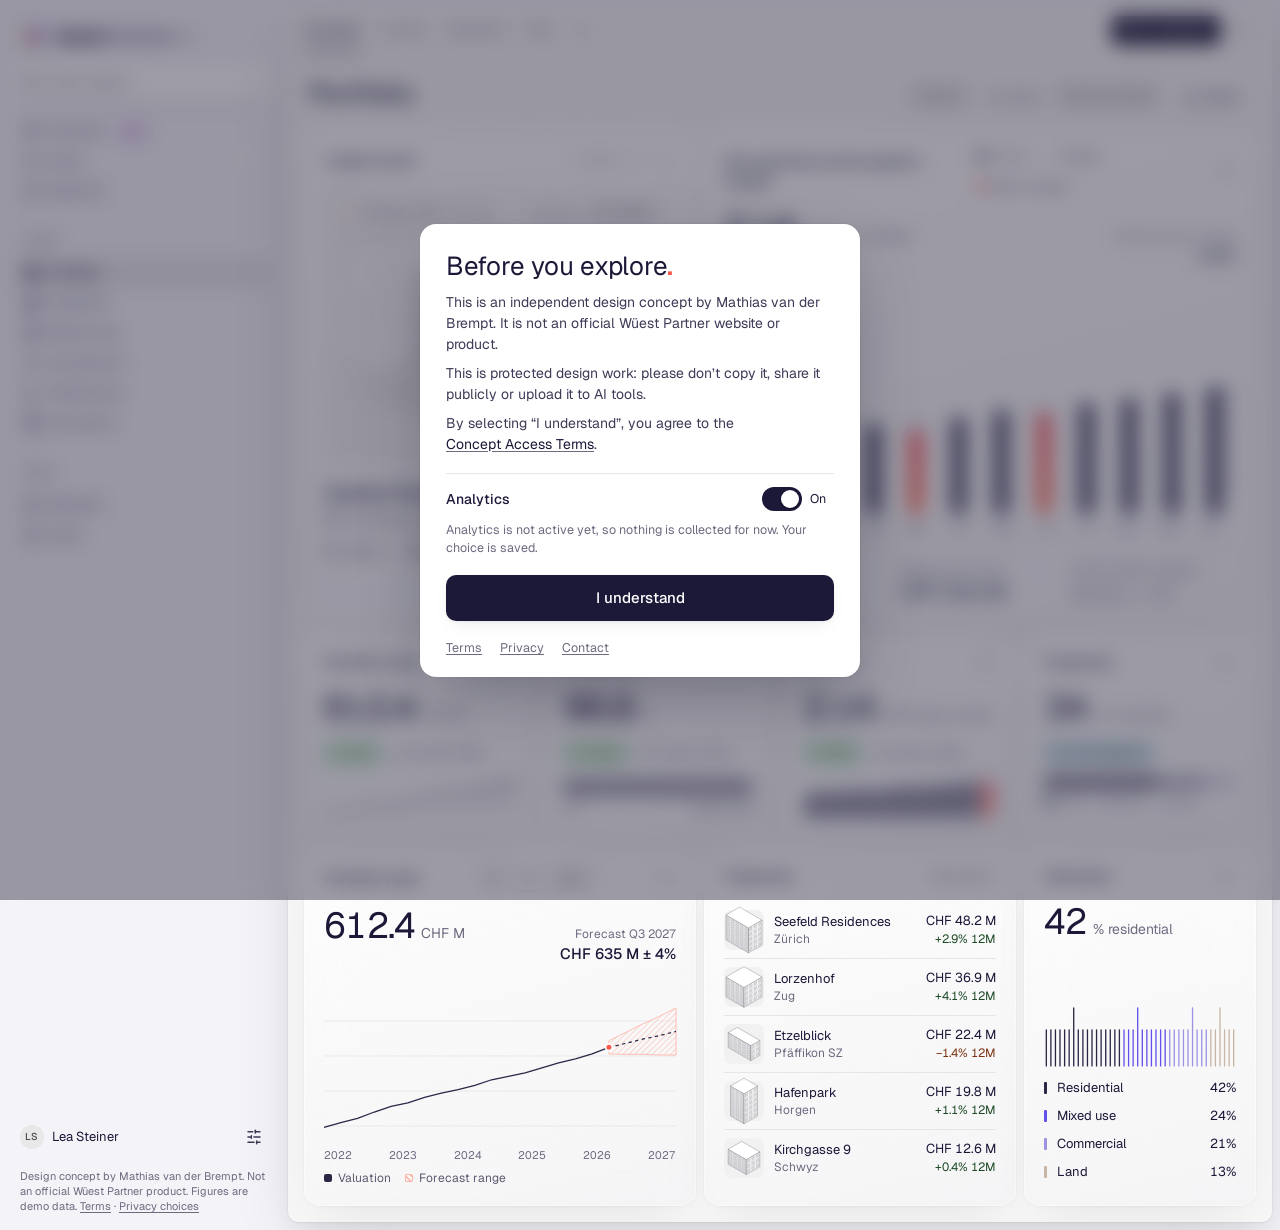
==== commit a68a100f: "Add entry screen, concept terms and privacy choices on every page Same pattern as the Lakesight demo" ====
--- a/app/index.html
+++ b/app/index.html
@@ -27,6 +27,7 @@
 .kc-sugg:focus-visible { box-shadow: inset 0 0 0 1.5px var(--signal-300); }
 .kc-addr-field input:focus-visible { outline: none; }
 </style>
+<link rel="stylesheet" href="/gate/gate.css">
 </head>
 <body>
 <div id="dc-root"></div>
@@ -88,6 +89,7 @@
 <script src="dc.js"></script>
 <script src="app.js"></script>
 <script src="charts.js"></script>
+<script src="switches.js"></script>
 <script>
 
 class Component extends DCLogic {
@@ -98,5 +100,8 @@
 
 KartaDC.mount(Component, document.getElementById('dc-root'), document.getElementById('dc-tpl'));
 </script>
+<script src="/gate/legal-content.js"></script>
+<script src="/gate/entry.js"></script>
+<script src="/gate/gate.js"></script>
 </body>
 </html>
--- a/app/responsive.css
+++ b/app/responsive.css
@@ -148,6 +148,7 @@
   html.ka-nav-open .kc-app { padding-left: 0; }
   html:not(.ka-nav-open) .kc-app > .k-sidebar { display: none; }
   html.ka-nav-open .k-sidebar .k-nav-item { height: 40px; }
+  html.ka-nav-open .k-sidebar .k-quick { height: 40px; }
 
   /* top bar: the mark and wordmark, a menu button that opens the navigation */
   .ka-topbar { display: flex; align-items: center; gap: 8px; position: sticky; top: 0; z-index: 40; height: 52px; padding: 0 10px 0 14px; box-sizing: border-box; flex: none;
@@ -235,3 +236,13 @@
   .kc-lq-table .k-td:nth-child(4) { padding-right: 12px; }
   .kc-lq-controls { padding: 6px 16px 12px; }
 }
+
+/* ================= tabs and switch options without content (switches.js) ================= */
+.ka-inert { cursor: default !important; }
+.k-tab.ka-inert:hover { color: var(--ink-muted); }
+.kc-seg button.ka-inert, .kc-seg button.ka-inert:hover { background: transparent; }
+
+/* ================= rental listings: charts only, table only (switches.js) ================= */
+.kc-main--map.ka-view-charts > .kc-ls-map, .kc-main--map.ka-view-table > .kc-ls-map,
+.kc-main--map.ka-view-charts .kc-ls-stage, .kc-main--map.ka-view-table .kc-ls-stage { display: none; }
+.kc-main--map.ka-view-table > .kc-body > .kc-grid:not(:has(> .s12)):not(:has(> .kc-ls-sel)) { display: none; }
--- a/gate/gate.css
+++ b/gate/gate.css
@@ -0,0 +1,95 @@
+/* Wüest Dimensions design concept and Karta concept app. © 2026 Mathias van der Brempt. All rights reserved.
+   Entry screen, Privacy choices and the documents reader. Self-contained: it carries its own colours and type,
+   so it looks the same on the homepage and in the Karta app. */
+
+.wdg {
+  --w-ink: #1b1838; --w-ink2: #3e3b57; --w-ink3: #6e6a80; --w-line: #e6e6e8; --w-bg: #ffffff; --w-fill: #f4f4f5; --w-track: #d4d4d8; --w-signal: #fa5848;
+  --w-font: Geist, "Inter Tight", "Helvetica Neue", Helvetica, Arial, sans-serif;
+  box-sizing: border-box; margin: auto; padding: 0; border: 0; max-height: calc(100dvh - 32px); overflow: auto;
+  color: var(--w-ink); background: var(--w-bg); border-radius: 16px;
+  box-shadow: 0 0 0 0.5px rgba(20, 20, 22, 0.06), 0 24px 64px -16px rgba(15, 13, 38, 0.35);
+  font: 400 14px/21px var(--w-font); letter-spacing: 0; text-align: left; -webkit-font-smoothing: antialiased;
+}
+.wdg *, .wdg *::before, .wdg *::after { box-sizing: border-box; }
+.wdg::backdrop { background: rgba(15, 13, 38, 0.4); -webkit-backdrop-filter: blur(10px) saturate(1.1); backdrop-filter: blur(10px) saturate(1.1); }
+.wdg-box { display: grid; gap: 18px; padding: 26px 26px 20px; }
+.wdg-box:focus { outline: none; }
+.wdg h2 { margin: 0; font: 400 26px/32px var(--w-font); letter-spacing: -0.01em; color: var(--w-ink); }
+.wdg h2 span { color: var(--w-signal); font-weight: 600; }
+.wdg p { margin: 0; }
+.wdg a { color: var(--w-ink); text-decoration: underline; text-underline-offset: 2px; text-decoration-color: var(--w-ink3); cursor: pointer; }
+.wdg :focus-visible { outline: 2px solid var(--w-ink); outline-offset: 2px; border-radius: 6px; }
+
+.wdg-gate { width: min(440px, calc(100vw - 32px)); }
+.wdg-head { display: flex; justify-content: space-between; align-items: flex-start; gap: 12px; }
+.wdg-copy { display: grid; gap: 8px; margin-top: 10px; color: var(--w-ink2); }
+.wdg-copy a { white-space: nowrap; }
+
+.wdg-row { display: flex; justify-content: space-between; align-items: center; gap: 12px; min-height: 48px; padding-top: 4px; border-top: 1px solid var(--w-line); color: var(--w-ink); font-weight: 500; }
+.wdg-note { font-size: 12.5px; line-height: 18px; color: var(--w-ink3); }
+.wdg-sw { display: inline-flex; align-items: center; gap: 8px; height: 32px; padding: 0 2px; border: 0; background: none; cursor: pointer; font: 400 12.5px/18px var(--w-font); color: var(--w-ink3); border-radius: 999px; }
+.wdg-sw i { position: relative; width: 40px; height: 24px; border-radius: 999px; background: var(--w-track); transition: background 0.18s ease; }
+.wdg-sw i::after { content: ''; position: absolute; left: 3px; top: 3px; width: 18px; height: 18px; border-radius: 50%; background: #fff; box-shadow: 0 1px 3px rgba(0, 0, 0, 0.25); transition: transform 0.18s cubic-bezier(0.3, 0.7, 0.2, 1); }
+.wdg-sw[aria-checked="true"] { color: var(--w-ink); }
+.wdg-sw[aria-checked="true"] i { background: var(--w-ink); }
+.wdg-sw[aria-checked="true"] i::after { transform: translateX(16px); }
+.wdg-sw .st { min-width: 22px; text-align: left; }
+
+.wdg-btn, .wdg-btn2 { display: inline-flex; align-items: center; justify-content: center; height: 36px; padding: 0 14px; border: 0; border-radius: 8px; font: 500 14px/20px var(--w-font); cursor: pointer; white-space: nowrap; transition: background-color 120ms ease-out; }
+.wdg-btn { background: var(--w-ink); color: #fff; box-shadow: 0 1px 3px rgba(20, 20, 22, 0.05), 0 6px 18px -6px rgba(20, 20, 22, 0.1); }
+.wdg-btn:hover { background: #2a2650; }
+.wdg-btn2 { background: #fff; color: var(--w-ink); box-shadow: 0 0 0 1px rgba(20, 20, 22, 0.1), 0 1px 2px rgba(20, 20, 22, 0.04); }
+.wdg-btn2:hover { background: var(--w-fill); }
+.wdg-go { width: 100%; height: 46px; border-radius: 10px; font-size: 15px; }
+.wdg-links { display: flex; gap: 18px; font-size: 12.5px; line-height: 18px; }
+.wdg-links a { color: var(--w-ink3); }
+.wdg-x { flex: none; width: 32px; height: 32px; border: 0; border-radius: 8px; background: none; color: var(--w-ink3); font: 400 20px/1 var(--w-font); cursor: pointer; }
+.wdg-x:hover { background: var(--w-fill); color: var(--w-ink); }
+.wdg-acts { display: flex; justify-content: flex-end; gap: 8px; }
+.wdg-rec { font-size: 12.5px; line-height: 18px; color: var(--w-ink3); }
+
+/* The documents, readable before agreeing, in a second dialog */
+.wdg-read { width: min(760px, calc(100vw - 32px)); height: min(86dvh, 880px); overflow: hidden; }
+.wdg-read .wdg-box { height: 100%; padding: 0; gap: 0; grid-template-rows: auto minmax(0, 1fr) auto; }
+.wdg-read header { display: flex; justify-content: space-between; align-items: center; gap: 12px; padding: 16px 18px 14px 24px; border-bottom: 1px solid var(--w-line); }
+.wdg-read h2 { font: 500 17px/24px var(--w-font); letter-spacing: 0; }
+.wdg-read header p { margin-top: 2px; font-size: 12.5px; line-height: 18px; color: var(--w-ink3); }
+.wdg-read .r { display: flex; align-items: center; gap: 10px; }
+.wdg-seg { display: inline-flex; padding: 2px; gap: 2px; border-radius: 8px; background: var(--w-fill); }
+.wdg-seg span { padding: 5px 10px; border-radius: 6px; font-size: 13px; line-height: 18px; font-weight: 500; color: var(--w-ink3); cursor: pointer; }
+.wdg-seg span.on { background: #fff; color: var(--w-ink); box-shadow: 0 0 0 1px rgba(20, 20, 22, 0.06), 0 1px 2px rgba(20, 20, 22, 0.06); }
+.wdg-doc { padding: 18px 28px 32px; overflow: auto; font-size: 14px; line-height: 1.6; color: var(--w-ink2); }
+.wdg-doc > * { max-width: 64ch; }
+.wdg-doc h3 { margin: 24px 0 6px; font: 500 15px/22px var(--w-font); color: var(--w-ink); }
+.wdg-doc p { margin: 0 0 12px; }
+.wdg-doc b { color: var(--w-ink); font-weight: 500; }
+.wdg-doc ul { margin: 0 0 12px; padding-left: 20px; }
+.wdg-doc .tbl { max-width: none; margin: 4px 0 16px; overflow-x: auto; }
+.wdg-doc table { width: 100%; border-collapse: collapse; font-size: 13px; line-height: 19px; }
+.wdg-doc th { text-align: left; padding: 8px 10px; font-size: 12.5px; font-weight: 500; color: var(--w-ink3); border-bottom: 1px solid var(--w-line); }
+.wdg-doc td { padding: 10px; vertical-align: top; border-bottom: 1px solid var(--w-line); }
+.wdg-doc td:first-child { color: var(--w-ink); width: 28%; }
+.wdg-read footer { display: flex; justify-content: space-between; align-items: center; gap: 12px; padding: 12px 18px; border-top: 1px solid var(--w-line); font-size: 12.5px; line-height: 18px; color: var(--w-ink3); }
+
+@media (max-width: 600px) {
+  /* On a phone the entry screen is a bottom sheet; the documents take the full screen */
+  .wdg-gate { width: 100%; max-width: none; margin: auto 0 0; border-radius: 22px 22px 0 0; max-height: 94dvh; }
+  .wdg-gate .wdg-box { padding: 22px 20px calc(16px + env(safe-area-inset-bottom)); }
+  .wdg-read { width: 100%; max-width: none; height: 100%; max-height: none; margin: 0; border-radius: 0; }
+  .wdg-read header { flex-wrap: wrap; padding: 14px 14px 12px 18px; }
+  .wdg-doc { padding: 16px 18px 28px; font-size: 15px; }
+  .wdg-doc table, .wdg-doc thead, .wdg-doc tbody, .wdg-doc tr, .wdg-doc td { display: block; width: auto; }
+  .wdg-doc thead { display: none; }
+  .wdg-doc tr { padding: 10px 0; border-bottom: 1px solid var(--w-line); }
+  .wdg-doc td { padding: 2px 0; border: 0; }
+  .wdg-doc td::before { content: attr(data-h); display: block; font-size: 12.5px; color: var(--w-ink3); }
+  .wdg-doc td:first-child { width: auto; }
+}
+@media (prefers-reduced-motion: reduce) { .wdg-sw i, .wdg-sw i::after { transition: none; } }
+
+/* The concept notice outside the dialogs: under the user row in the Karta sidebar, and at the end of the homepage footer line */
+.wdg-side { margin: 10px 4px 0; font-size: 11px; line-height: 15px; color: var(--ink-muted, #6e6a80); }
+.wdg-side a, .wdg-foot a { color: inherit; text-decoration: underline; text-underline-offset: 2px; cursor: pointer; }
+.wdg-side a:focus-visible, .wdg-foot a:focus-visible { outline: 2px solid currentColor; outline-offset: 2px; border-radius: 4px; }
+.kc-nav-mini .wdg-side { display: none; }
+@media (max-width: 1279px) { html:not(.ka-nav-open) .k-sidebar .wdg-side { display: none; } }
